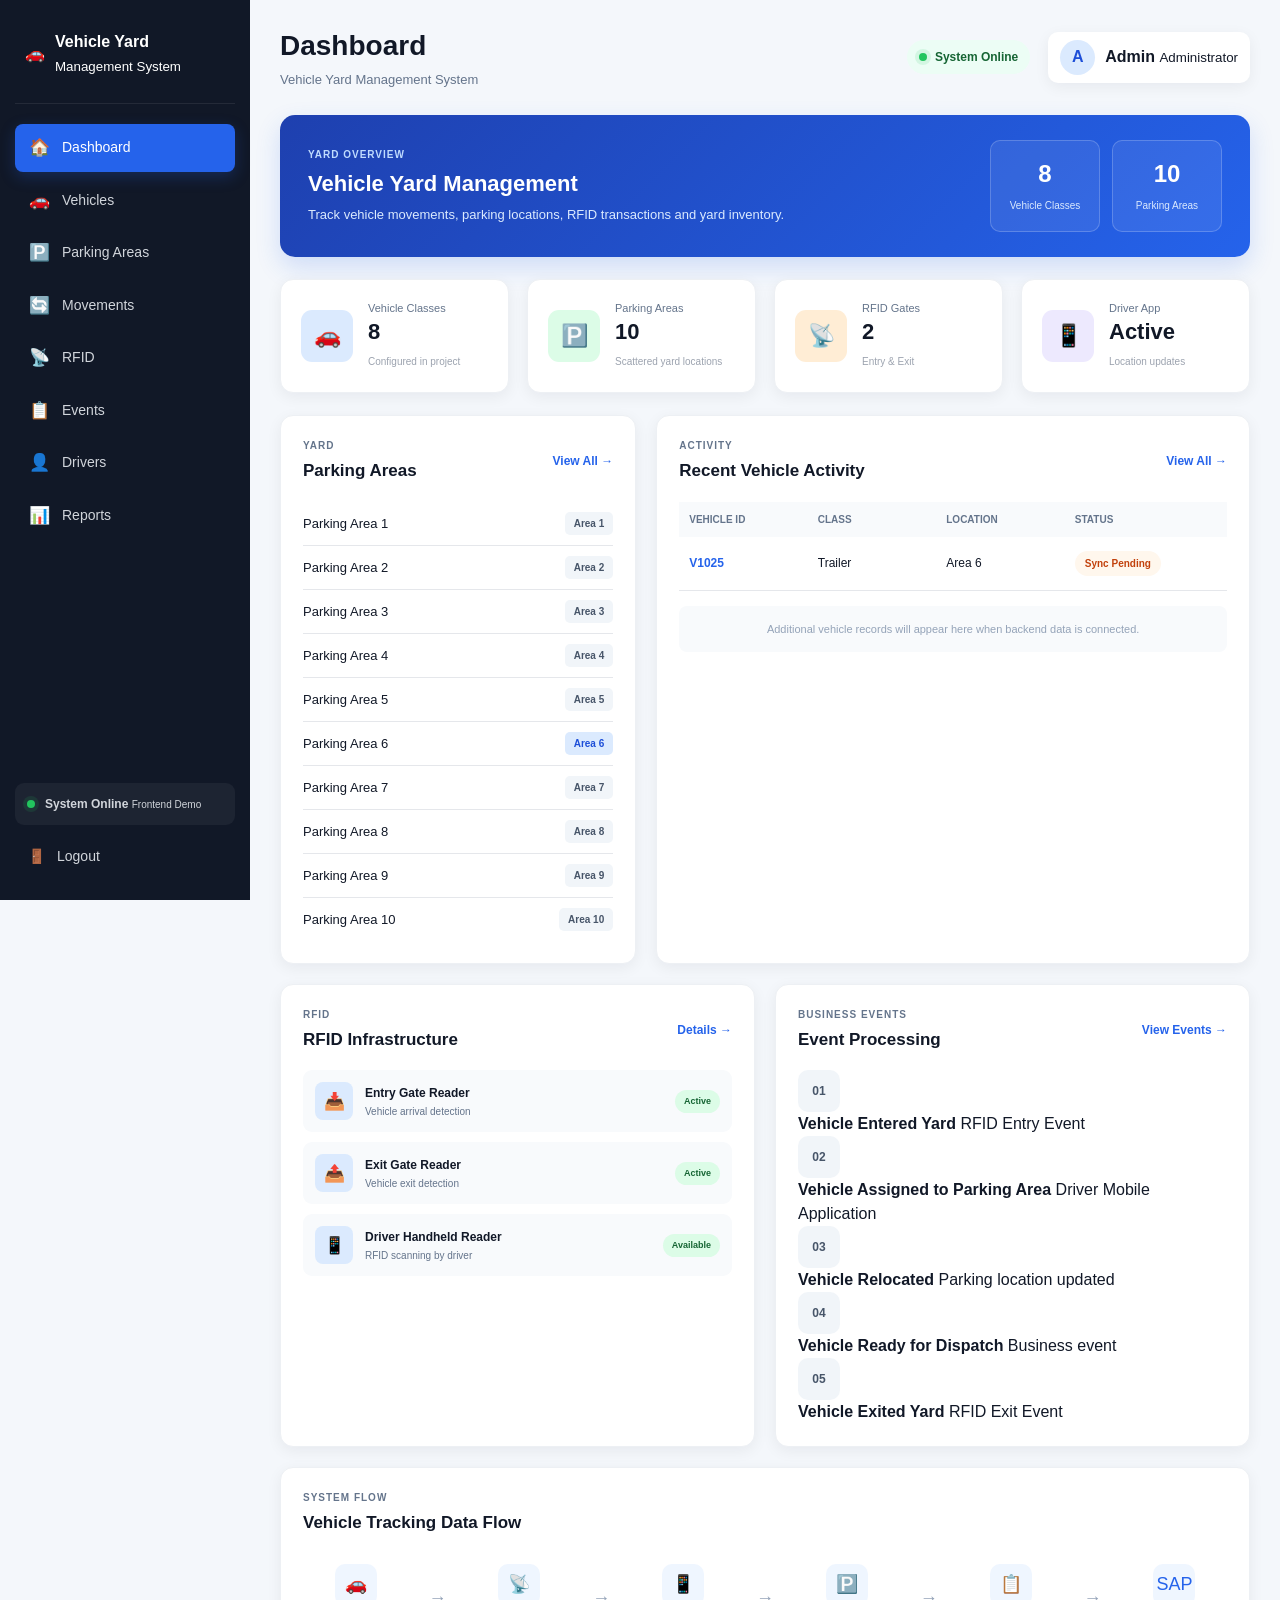
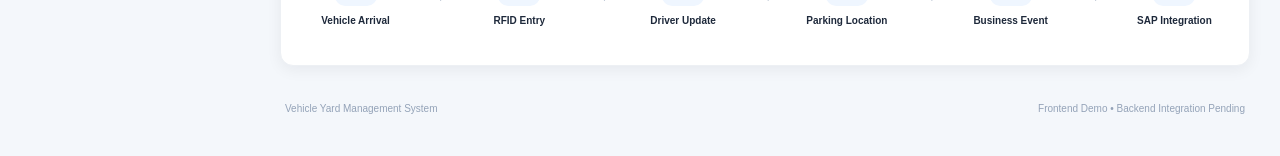
==== frontend/pages/dashboard.html @ 8fd2b296 "Add backend and frontend" ====
<!DOCTYPE html>
<html lang="en">

<head>
    <meta charset="UTF-8">
    <meta name="viewport" content="width=device-width, initial-scale=1.0">

    <title>Vehicle Yard Management - Dashboard</title>

    <link rel="stylesheet" href="../css/style.css">
</head>

<body>

    <!-- =========================
         SIDEBAR
    ========================== -->

    <aside class="sidebar">

        <div class="sidebar-logo">
            <div class="logo-icon">🚗</div>

            <div>
                <strong>Vehicle Yard</strong>
                <small>Management System</small>
            </div>
        </div>


        <nav class="sidebar-nav">

            <a href="dashboard.html" class="active">
                <span>🏠</span>
                <span>Dashboard</span>
            </a>

            <a href="vehicles.html">
                <span>🚗</span>
                <span>Vehicles</span>
            </a>

            <a href="parking.html">
                <span>🅿️</span>
                <span>Parking Areas</span>
            </a>

            <a href="movements.html">
                <span>🔄</span>
                <span>Movements</span>
            </a>

            <a href="rfid.html">
                <span>📡</span>
                <span>RFID</span>
            </a>

            <a href="events.html">
                <span>📋</span>
                <span>Events</span>
            </a>

            <a href="drivers.html">
                <span>👤</span>
                <span>Drivers</span>
            </a>

            <a href="reports.html">
                <span>📊</span>
                <span>Reports</span>
            </a>

        </nav>


        <div class="sidebar-bottom">

            <div class="system-status">
                <span class="status-dot"></span>

                <div>
                    <strong>System Online</strong>
                    <small>Frontend Demo</small>
                </div>
            </div>


            <a href="../index.html" class="logout-link">
                <span>🚪</span>
                <span>Logout</span>
            </a>

        </div>

    </aside>


    <!-- =========================
         MAIN CONTENT
    ========================== -->

    <main class="main-content">


        <!-- HEADER -->

        <header class="topbar">

            <div class="page-title">

                <h1>Dashboard</h1>

                <p>
                    Vehicle Yard Management System
                </p>

            </div>


            <div class="topbar-right">

                <div class="connection-status">
                    <span class="status-dot"></span>
                    System Online
                </div>


                <div class="user-info">

                    <div class="user-avatar">
                        A
                    </div>

                    <div>
                        <strong>Admin</strong>
                        <small>Administrator</small>
                    </div>

                </div>

            </div>

        </header>


        <!-- =========================
             PROJECT OVERVIEW
        ========================== -->

        <section class="welcome-panel">

            <div>

                <span class="section-label">
                    YARD OVERVIEW
                </span>

                <h2>
                    Vehicle Yard Management
                </h2>

                <p>
                    Track vehicle movements, parking locations,
                    RFID transactions and yard inventory.
                </p>

            </div>


            <div class="overview-info">

                <div>
                    <strong>8</strong>
                    <span>Vehicle Classes</span>
                </div>

                <div>
                    <strong>10</strong>
                    <span>Parking Areas</span>
                </div>

            </div>

        </section>


        <!-- =========================
             SUMMARY CARDS
        ========================== -->

        <section class="dashboard-cards">


            <div class="dashboard-card">

                <div class="card-icon blue">
                    🚗
                </div>

                <div class="card-content">

                    <span class="card-label">
                        Vehicle Classes
                    </span>

                    <h2>8</h2>

                    <small>
                        Configured in project
                    </small>

                </div>

            </div>


            <div class="dashboard-card">

                <div class="card-icon green">
                    🅿️
                </div>

                <div class="card-content">

                    <span class="card-label">
                        Parking Areas
                    </span>

                    <h2>10</h2>

                    <small>
                        Scattered yard locations
                    </small>

                </div>

            </div>


            <div class="dashboard-card">

                <div class="card-icon orange">
                    📡
                </div>

                <div class="card-content">

                    <span class="card-label">
                        RFID Gates
                    </span>

                    <h2>2</h2>

                    <small>
                        Entry & Exit
                    </small>

                </div>

            </div>


            <div class="dashboard-card">

                <div class="card-icon purple">
                    📱
                </div>

                <div class="card-content">

                    <span class="card-label">
                        Driver App
                    </span>

                    <h2>Active</h2>

                    <small>
                        Location updates
                    </small>

                </div>

            </div>

        </section>


        <!-- =========================
             MAIN GRID
        ========================== -->

        <section class="dashboard-grid">


            <!-- PARKING AREAS -->

            <div class="dashboard-panel">

                <div class="panel-header">

                    <div>

                        <span class="section-label">
                            YARD
                        </span>

                        <h2>
                            Parking Areas
                        </h2>

                    </div>

                    <a href="parking.html"
                       class="view-link">
                        View All →
                    </a>

                </div>


                <div class="area-list">


                    <div class="area-row">
                        <span>Parking Area 1</span>
                        <span class="area-badge">
                            Area 1
                        </span>
                    </div>


                    <div class="area-row">
                        <span>Parking Area 2</span>
                        <span class="area-badge">
                            Area 2
                        </span>
                    </div>


                    <div class="area-row">
                        <span>Parking Area 3</span>
                        <span class="area-badge">
                            Area 3
                        </span>
                    </div>


                    <div class="area-row">
                        <span>Parking Area 4</span>
                        <span class="area-badge">
                            Area 4
                        </span>
                    </div>


                    <div class="area-row">
                        <span>Parking Area 5</span>
                        <span class="area-badge">
                            Area 5
                        </span>
                    </div>


                    <div class="area-row">
                        <span>Parking Area 6</span>
                        <span class="area-badge highlighted">
                            Area 6
                        </span>
                    </div>


                    <div class="area-row">
                        <span>Parking Area 7</span>
                        <span class="area-badge">
                            Area 7
                        </span>
                    </div>


                    <div class="area-row">
                        <span>Parking Area 8</span>
                        <span class="area-badge">
                            Area 8
                        </span>
                    </div>


                    <div class="area-row">
                        <span>Parking Area 9</span>
                        <span class="area-badge">
                            Area 9
                        </span>
                    </div>


                    <div class="area-row">
                        <span>Parking Area 10</span>
                        <span class="area-badge">
                            Area 10
                        </span>
                    </div>

                </div>

            </div>


            <!-- RECENT ACTIVITY -->

            <div class="dashboard-panel">

                <div class="panel-header">

                    <div>

                        <span class="section-label">
                            ACTIVITY
                        </span>

                        <h2>
                            Recent Vehicle Activity
                        </h2>

                    </div>

                    <a href="movements.html"
                       class="view-link">
                        View All →
                    </a>

                </div>


                <div class="activity-table">

                    <div class="table-header">

                        <span>Vehicle ID</span>
                        <span>Class</span>
                        <span>Location</span>
                        <span>Status</span>

                    </div>


                    <!-- Exact example from project -->

                    <div class="table-row">

                        <span class="vehicle-id">
                            V1025
                        </span>

                        <span>
                            Trailer
                        </span>

                        <span>
                            Area 6
                        </span>

                        <span>
                            <span class="status-badge pending">
                                Sync Pending
                            </span>
                        </span>

                    </div>


                    <div class="no-data-row">

                        <span>
                            Additional vehicle records will appear
                            here when backend data is connected.
                        </span>

                    </div>

                </div>

            </div>

        </section>


        <!-- =========================
             RFID + BUSINESS EVENTS
        ========================== -->

        <section class="bottom-grid">


            <!-- RFID -->

            <div class="dashboard-panel">

                <div class="panel-header">

                    <div>

                        <span class="section-label">
                            RFID
                        </span>

                        <h2>
                            RFID Infrastructure
                        </h2>

                    </div>

                    <a href="rfid.html"
                       class="view-link">
                        Details →
                    </a>

                </div>


                <div class="rfid-status-list">


                    <div class="rfid-status-item">

                        <div class="rfid-icon">
                            📥
                        </div>

                        <div class="rfid-info">

                            <strong>
                                Entry Gate Reader
                            </strong>

                            <span>
                                Vehicle arrival detection
                            </span>

                        </div>

                        <span class="active-badge">
                            Active
                        </span>

                    </div>


                    <div class="rfid-status-item">

                        <div class="rfid-icon">
                            📤
                        </div>

                        <div class="rfid-info">

                            <strong>
                                Exit Gate Reader
                            </strong>

                            <span>
                                Vehicle exit detection
                            </span>

                        </div>

                        <span class="active-badge">
                            Active
                        </span>

                    </div>


                    <div class="rfid-status-item">

                        <div class="rfid-icon">
                            📱
                        </div>

                        <div class="rfid-info">

                            <strong>
                                Driver Handheld Reader
                            </strong>

                            <span>
                                RFID scanning by driver
                            </span>

                        </div>

                        <span class="active-badge">
                            Available
                        </span>

                    </div>

                </div>

            </div>


            <!-- BUSINESS EVENTS -->

            <div class="dashboard-panel">

                <div class="panel-header">

                    <div>

                        <span class="section-label">
                            BUSINESS EVENTS
                        </span>

                        <h2>
                            Event Processing
                        </h2>

                    </div>

                    <a href="events.html"
                       class="view-link">
                        View Events →
                    </a>

                </div>


                <div class="event-list">


                    <div class="event-item">

                        <div class="event-number">
                            01
                        </div>

                        <div>

                            <strong>
                                Vehicle Entered Yard
                            </strong>

                            <span>
                                RFID Entry Event
                            </span>

                        </div>

                    </div>


                    <div class="event-item">

                        <div class="event-number">
                            02
                        </div>

                        <div>

                            <strong>
                                Vehicle Assigned to Parking Area
                            </strong>

                            <span>
                                Driver Mobile Application
                            </span>

                        </div>

                    </div>


                    <div class="event-item">

                        <div class="event-number">
                            03
                        </div>

                        <div>

                            <strong>
                                Vehicle Relocated
                            </strong>

                            <span>
                                Parking location updated
                            </span>

                        </div>

                    </div>


                    <div class="event-item">

                        <div class="event-number">
                            04
                        </div>

                        <div>

                            <strong>
                                Vehicle Ready for Dispatch
                            </strong>

                            <span>
                                Business event
                            </span>

                        </div>

                    </div>


                    <div class="event-item">

                        <div class="event-number">
                            05
                        </div>

                        <div>

                            <strong>
                                Vehicle Exited Yard
                            </strong>

                            <span>
                                RFID Exit Event
                            </span>

                        </div>

                    </div>

                </div>

            </div>

        </section>


        <!-- =========================
             DATA FLOW
        ========================== -->

        <section class="dashboard-panel data-flow-panel">

            <div class="panel-header">

                <div>

                    <span class="section-label">
                        SYSTEM FLOW
                    </span>

                    <h2>
                        Vehicle Tracking Data Flow
                    </h2>

                </div>

            </div>


            <div class="data-flow">


                <div class="flow-step">

                    <div class="flow-icon">
                        🚗
                    </div>

                    <strong>
                        Vehicle Arrival
                    </strong>

                </div>


                <div class="flow-arrow">
                    →
                </div>


                <div class="flow-step">

                    <div class="flow-icon">
                        📡
                    </div>

                    <strong>
                        RFID Entry
                    </strong>

                </div>


                <div class="flow-arrow">
                    →
                </div>


                <div class="flow-step">

                    <div class="flow-icon">
                        📱
                    </div>

                    <strong>
                        Driver Update
                    </strong>

                </div>


                <div class="flow-arrow">
                    →
                </div>


                <div class="flow-step">

                    <div class="flow-icon">
                        🅿️
                    </div>

                    <strong>
                        Parking Location
                    </strong>

                </div>


                <div class="flow-arrow">
                    →
                </div>


                <div class="flow-step">

                    <div class="flow-icon">
                        📋
                    </div>

                    <strong>
                        Business Event
                    </strong>

                </div>


                <div class="flow-arrow">
                    →
                </div>


                <div class="flow-step">

                    <div class="flow-icon">
                        SAP
                    </div>

                    <strong>
                        SAP Integration
                    </strong>

                </div>

            </div>

        </section>


        <footer class="footer">

            <p>
                Vehicle Yard Management System
            </p>

            <span>
                Frontend Demo • Backend Integration Pending
            </span>

        </footer>


    </main>

</body>

</html>
---- frontend/css/style.css ----
/* =========================================================
   GLOBAL RESET
========================================================= */

* {
    margin: 0;
    padding: 0;
    box-sizing: border-box;
}

:root {
    --primary: #2563eb;
    --primary-dark: #1d4ed8;

    --sidebar: #111827;
    --sidebar-hover: #1e3a8a;

    --background: #f4f7fb;
    --card: #ffffff;

    --text: #111827;
    --heading: #1e293b;
    --muted: #64748b;

    --border: #e5e7eb;

    --success: #16a34a;
    --warning: #d97706;
    --danger: #dc2626;

    --shadow: 0 4px 15px rgba(15, 23, 42, 0.06);
}

html {
    scroll-behavior: smooth;
}

body {
    font-family: Arial, Helvetica, sans-serif;
    background: var(--background);
    color: var(--text);
    line-height: 1.5;
}

a {
    text-decoration: none;
}

button,
input,
select,
textarea {
    font-family: inherit;
}


/* =========================================================
   LOGIN PAGE
========================================================= */

.login-container {
    min-height: 100vh;

    display: flex;
    align-items: center;
    justify-content: center;

    padding: 20px;

    background: linear-gradient(
        135deg,
        #eff6ff,
        #f8fafc
    );
}

.login-card {
    width: 400px;
    max-width: 100%;

    background: #ffffff;

    padding: 40px;

    border-radius: 18px;

    text-align: center;

    box-shadow:
        0 20px 50px
        rgba(15, 23, 42, 0.12);
}

.logo {
    width: 72px;
    height: 72px;

    margin: 0 auto 20px;

    display: flex;
    align-items: center;
    justify-content: center;

    background: var(--primary);

    color: #ffffff;

    border-radius: 18px;

    font-size: 32px;

    box-shadow:
        0 8px 20px
        rgba(37, 99, 235, 0.25);
}

.login-card h1 {
    font-size: 28px;
    margin-bottom: 5px;
}

.subtitle {
    color: var(--muted);
    margin-bottom: 30px;
}

.login-card form {
    text-align: left;
}

.login-card label {
    display: block;

    margin-top: 15px;
    margin-bottom: 7px;

    font-size: 14px;
    font-weight: 600;
}

.login-card input {
    width: 100%;

    padding: 12px 13px;

    border: 1px solid #d1d5db;

    border-radius: 8px;

    font-size: 14px;

    background: #ffffff;

    outline: none;

    transition: 0.2s;
}

.login-card input:focus {
    border-color: var(--primary);

    box-shadow:
        0 0 0 3px
        rgba(37, 99, 235, 0.10);
}

.login-card button {
    width: 100%;

    margin-top: 25px;

    padding: 13px;

    border: none;

    border-radius: 8px;

    background: var(--primary);

    color: #ffffff;

    font-size: 15px;

    font-weight: 600;

    cursor: pointer;

    transition: 0.2s;
}

.login-card button:hover {
    background: var(--primary-dark);

    transform: translateY(-1px);
}

#message {
    margin-top: 15px;
    font-size: 14px;
}

.demo {
    margin-top: 25px;

    padding: 15px;

    background: #f8fafc;

    border: 1px solid var(--border);

    border-radius: 10px;

    font-size: 13px;

    color: #4b5563;
}


/* =========================================================
   MAIN APP LAYOUT
========================================================= */

.app-layout {
    min-height: 100vh;
}


/* =========================================================
   SIDEBAR
========================================================= */

.sidebar {
    position: fixed;

    left: 0;
    top: 0;

    width: 250px;
    height: 100vh;

    background: var(--sidebar);

    color: #ffffff;

    padding: 22px 15px;

    display: flex;
    flex-direction: column;

    z-index: 1000;
}

.sidebar-logo {
    display: flex;

    align-items: center;

    gap: 10px;

    padding: 8px 10px 25px;

    border-bottom:
        1px solid
        rgba(255,255,255,0.08);

    margin-bottom: 20px;
}

.sidebar-logo::first-letter {
    font-size: 25px;
}

.sidebar-logo h2 {
    font-size: 17px;
    color: #ffffff;
}

.sidebar-logo span {
    display: block;

    color: #9ca3af;

    font-size: 10px;

    margin-top: 2px;
}

.sidebar-nav {
    display: flex;
    flex-direction: column;
    gap: 5px;
}

.sidebar-nav a {
    display: flex;

    align-items: center;

    gap: 12px;

    padding: 11px 13px;

    border-radius: 8px;

    color: #d1d5db;

    font-size: 14px;

    transition: 0.2s;
}

.sidebar-nav a:hover {
    background:
        rgba(255,255,255,0.07);

    color: #ffffff;
}

.sidebar-nav a.active {
    background: var(--primary);

    color: #ffffff;

    box-shadow:
        0 5px 15px
        rgba(37,99,235,0.25);
}

.sidebar-nav a span:first-child {
    width: 22px;

    text-align: center;

    font-size: 17px;
}

.sidebar-bottom {
    margin-top: auto;
}

.system-status {
    display: flex;

    align-items: center;

    gap: 10px;

    padding: 12px;

    margin-bottom: 10px;

    background:
        rgba(255,255,255,0.05);

    border-radius: 9px;

    color: #d1d5db;

    font-size: 12px;
}

.status-dot {
    width: 8px;
    height: 8px;

    border-radius: 50%;

    background: #22c55e;

    display: inline-block;

    flex-shrink: 0;

    box-shadow:
        0 0 0 4px
        rgba(34,197,94,0.12);
}

.admin-info {
    padding: 10px 12px;
}

.admin-info strong {
    display: block;

    color: #ffffff;

    font-size: 12px;
}

.admin-info span {
    display: block;

    color: #9ca3af;

    font-size: 10px;
}

.logout-link {
    display: flex;

    align-items: center;

    gap: 12px;

    padding: 11px 13px;

    color: #d1d5db;

    border-radius: 8px;

    font-size: 14px;
}

.logout-link:hover {
    background:
        rgba(220,38,38,0.15);

    color: #fca5a5;
}


/* =========================================================
   MAIN CONTENT
========================================================= */

.main-content {
    margin-left: 250px;

    min-height: 100vh;

    padding: 25px 30px;

    background: var(--background);
}


/* =========================================================
   TOP HEADER
========================================================= */

.top-header {
    display: flex;

    justify-content: space-between;

    align-items: center;

    gap: 20px;

    margin-bottom: 25px;
}

.top-header h1 {
    font-size: 28px;

    font-weight: 700;

    color: var(--text);

    margin-bottom: 3px;
}

.top-header p {
    color: var(--muted);

    font-size: 13px;
}

.header-right {
    display: flex;

    align-items: center;

    gap: 12px;
}

.demo-badge {
    padding: 7px 11px;

    background: #eff6ff;

    color: #1d4ed8;

    border-radius: 20px;

    font-size: 10px;

    font-weight: 700;
}

.logout-btn {
    padding: 8px 13px;

    background: #ffffff;

    color: #475569;

    border: 1px solid var(--border);

    border-radius: 8px;

    font-size: 11px;

    font-weight: 600;

    transition: 0.2s;
}

.logout-btn:hover {
    background: #fee2e2;

    color: #991b1b;
}


/* =========================================================
   OLD TOPBAR SUPPORT
========================================================= */

.topbar {
    display: flex;

    justify-content: space-between;

    align-items: center;

    margin-bottom: 25px;
}

.page-title h1 {
    font-size: 28px;
    margin-bottom: 3px;
}

.page-title p {
    color: var(--muted);
    font-size: 13px;
}

.topbar-right {
    display: flex;
    align-items: center;
    gap: 18px;
}

.connection-status {
    display: flex;

    align-items: center;

    gap: 8px;

    padding: 8px 12px;

    background: #ecfdf5;

    color: #166534;

    border-radius: 20px;

    font-size: 12px;

    font-weight: 600;
}

.user-info {
    display: flex;

    align-items: center;

    gap: 10px;

    background: #ffffff;

    padding: 8px 12px;

    border-radius: 10px;

    box-shadow: var(--shadow);
}

.user-avatar {
    width: 35px;
    height: 35px;

    display: flex;

    align-items: center;
    justify-content: center;

    background: #dbeafe;

    color: #1d4ed8;

    border-radius: 50%;

    font-weight: bold;
}


/* =========================================================
   BACKEND NOTE
========================================================= */

.backend-note {
    display: flex;

    align-items: center;

    gap: 8px;

    margin-bottom: 20px;

    padding: 13px 16px;

    background: #fff7ed;

    border: 1px solid #fed7aa;

    border-radius: 10px;

    color: #9a3412;

    font-size: 12px;
}

.backend-note strong {
    white-space: nowrap;
}

.backend-note p {
    margin: 0;
}


/* =========================================================
   SUMMARY CARDS
========================================================= */

.summary-grid {
    display: grid;

    grid-template-columns:
        repeat(4, 1fr);

    gap: 18px;

    margin-bottom: 22px;
}

.summary-card {
    background: #ffffff;

    padding: 20px;

    border-radius: 13px;

    display: flex;

    align-items: center;

    gap: 15px;

    box-shadow: var(--shadow);

    border:
        1px solid
        #edf0f4;
}

.summary-icon {
    width: 50px;
    height: 50px;

    min-width: 50px;

    display: flex;

    align-items: center;
    justify-content: center;

    background: #eff6ff;

    border-radius: 11px;

    font-size: 22px;
}

.summary-label {
    display: block;

    color: var(--muted);

    font-size: 11px;

    margin-bottom: 3px;
}

.summary-card h2 {
    font-size: 19px;

    line-height: 1.3;

    color: var(--heading);
}

.summary-card small {
    color: var(--muted);

    font-size: 9px;
}


/* =========================================================
   CONTENT PANELS
========================================================= */

.content-panel {
    background: #ffffff;

    padding: 22px;

    margin-bottom: 20px;

    border-radius: 13px;

    box-shadow: var(--shadow);

    border:
        1px solid
        #edf0f4;

    min-width: 0;
}

.section-header {
    display: flex;

    align-items: center;

    justify-content: space-between;

    gap: 15px;

    margin-bottom: 18px;
}

.section-header h2 {
    font-size: 17px;

    color: var(--heading);

    margin-bottom: 3px;
}

.section-header p {
    color: var(--muted);

    font-size: 12px;
}


/* =========================================================
   WELCOME PANEL
========================================================= */

.welcome-panel {
    background:
        linear-gradient(
            135deg,
            #1e40af,
            #2563eb
        );

    color: #ffffff;

    padding: 25px 28px;

    border-radius: 15px;

    display: flex;

    justify-content: space-between;

    align-items: center;

    gap: 20px;

    margin-bottom: 22px;

    box-shadow:
        0 10px 25px
        rgba(37,99,235,0.18);
}

.welcome-panel h2 {
    font-size: 22px;
    margin-bottom: 5px;
}

.welcome-panel p {
    color: #dbeafe;

    font-size: 13px;

    max-width: 600px;
}

.section-label {
    display: block;

    font-size: 10px;

    font-weight: 700;

    letter-spacing: 1px;

    color: #64748b;

    margin-bottom: 5px;
}

.welcome-panel .section-label {
    color: #bfdbfe;
}

.overview-info {
    display: flex;
    gap: 12px;
}

.overview-info div {
    min-width: 110px;

    text-align: center;

    padding: 15px;

    border:
        1px solid
        rgba(255,255,255,0.20);

    border-radius: 10px;

    background:
        rgba(255,255,255,0.08);
}

.overview-info strong {
    display: block;
    font-size: 24px;
}

.overview-info span {
    font-size: 10px;
    color: #dbeafe;
}


/* =========================================================
   DASHBOARD CARDS
========================================================= */

.dashboard-cards {
    display: grid;

    grid-template-columns:
        repeat(4, 1fr);

    gap: 18px;

    margin-bottom: 22px;
}

.dashboard-card {
    background: #ffffff;

    padding: 20px;

    border-radius: 13px;

    display: flex;

    align-items: center;

    gap: 15px;

    box-shadow: var(--shadow);

    border:
        1px solid
        #edf0f4;
}

.card-icon {
    width: 52px;
    height: 52px;

    flex-shrink: 0;

    display: flex;

    align-items: center;
    justify-content: center;

    border-radius: 11px;

    font-size: 22px;
}

.card-icon.blue {
    background: #dbeafe;
}

.card-icon.green {
    background: #dcfce7;
}

.card-icon.orange {
    background: #ffedd5;
}

.card-icon.purple {
    background: #ede9fe;
}

.card-label {
    display: block;

    color: var(--muted);

    font-size: 11px;

    margin-bottom: 3px;
}

.card-content h2 {
    font-size: 22px;

    line-height: 1.2;

    margin-bottom: 3px;
}

.card-content small {
    color: #9ca3af;
    font-size: 10px;
}


/* =========================================================
   DASHBOARD GRID
========================================================= */

.dashboard-grid {
    display: grid;

    grid-template-columns:
        0.9fr 1.5fr;

    gap: 20px;

    margin-bottom: 20px;
}

.bottom-grid {
    display: grid;

    grid-template-columns:
        1fr 1fr;

    gap: 20px;

    margin-bottom: 20px;
}

.dashboard-panel {
    background: #ffffff;

    padding: 22px;

    border-radius: 13px;

    box-shadow: var(--shadow);

    border:
        1px solid
        #edf0f4;

    min-width: 0;
}

.panel-header {
    display: flex;

    justify-content: space-between;

    align-items: center;

    gap: 15px;

    margin-bottom: 18px;
}

.panel-header h2 {
    font-size: 17px;
}

.view-link {
    color: var(--primary);

    font-size: 12px;

    font-weight: 600;

    white-space: nowrap;
}


/* =========================================================
   PARKING AREA LIST
========================================================= */

.area-list {
    display: flex;
    flex-direction: column;
}

.area-row {
    display: flex;

    justify-content: space-between;

    align-items: center;

    padding: 10px 0;

    border-bottom:
        1px solid
        var(--border);

    font-size: 13px;
}

.area-row:last-child {
    border-bottom: none;
}

.area-badge {
    padding: 4px 9px;

    background: #f1f5f9;

    color: #475569;

    border-radius: 5px;

    font-size: 10px;

    font-weight: 600;
}

.area-badge.highlighted {
    background: #dbeafe;

    color: #1d4ed8;
}


/* =========================================================
   TABLE
========================================================= */

.table-container {
    width: 100%;

    overflow-x: auto;
}

table {
    width: 100%;

    border-collapse: collapse;

    min-width: 700px;
}

th {
    padding: 13px 12px;

    background: #f8fafc;

    color: #64748b;

    font-size: 10px;

    font-weight: 700;

    text-align: left;

    text-transform: uppercase;

    letter-spacing: 0.3px;
}

td {
    padding: 14px 12px;

    border-bottom:
        1px solid
        var(--border);

    font-size: 12px;

    color: #475569;

    vertical-align: middle;
}

tbody tr:hover {
    background: #fafcff;
}

.vehicle-id {
    color: var(--primary);

    font-weight: 700;
}


/* =========================================================
   ACTIVITY TABLE
========================================================= */

.activity-table {
    width: 100%;
    overflow-x: auto;
}

.table-header,
.table-row {
    display: grid;

    grid-template-columns:
        1fr 1fr 1fr 1.2fr;

    gap: 10px;

    align-items: center;

    min-width: 500px;
}

.table-header {
    padding: 10px;

    background: #f8fafc;

    color: #64748b;

    font-size: 10px;

    font-weight: 700;

    text-transform: uppercase;
}

.table-row {
    padding: 14px 10px;

    border-bottom:
        1px solid
        var(--border);

    font-size: 12px;
}


/* =========================================================
   STATUS BADGES
========================================================= */

.status-badge {
    display: inline-block;

    padding: 5px 10px;

    border-radius: 20px;

    font-size: 10px;

    font-weight: 700;
}

.status-badge.pending {
    background: #fff7ed;
    color: #c2410c;
}

.status-badge.active {
    background: #dcfce7;
    color: #166534;
}

.status-badge.success {
    background: #dcfce7;
    color: #166534;
}

.active-badge {
    padding: 5px 9px;

    background: #dcfce7;

    color: #166534;

    border-radius: 20px;

    font-size: 9px;

    font-weight: 700;
}


/* =========================================================
   RFID
========================================================= */

.rfid-status-list {
    display: flex;

    flex-direction: column;

    gap: 10px;
}

.rfid-status-item {
    display: flex;

    align-items: center;

    gap: 12px;

    padding: 12px;

    background: #f8fafc;

    border-radius: 9px;
}

.rfid-icon {
    width: 38px;
    height: 38px;

    display: flex;

    align-items: center;
    justify-content: center;

    background: #dbeafe;

    border-radius: 8px;

    font-size: 17px;
}

.rfid-info {
    flex: 1;
}

.rfid-info strong {
    display: block;
    font-size: 12px;
}

.rfid-info span {
    display: block;

    color: var(--muted);

    font-size: 10px;

    margin-top: 2px;
}


/* =========================================================
   RFID PAGE
========================================================= */

.rfid-reader-grid {
    display: grid;

    grid-template-columns:
        repeat(3, 1fr);

    gap: 20px;

    margin-top: 20px;
}

.rfid-reader-card {
    display: flex;

    gap: 16px;

    background: #ffffff;

    border: 1px solid var(--border);

    border-radius: 14px;

    padding: 22px;
}

.rfid-reader-icon {
    width: 52px;
    height: 52px;

    min-width: 52px;

    border-radius: 12px;

    background: #f1f5f9;

    display: flex;

    align-items: center;
    justify-content: center;

    font-size: 25px;
}

.rfid-reader-content h3 {
    margin: 5px 0 8px;

    color: var(--heading);

    font-size: 17px;
}

.rfid-reader-content p {
    margin: 0 0 12px;

    color: var(--muted);

    font-size: 13px;

    line-height: 1.6;
}

.reader-status {
    display: inline-block;

    padding: 5px 10px;

    border-radius: 20px;

    font-size: 11px;

    font-weight: 600;
}

.reader-status.active {
    background: #dcfce7;
    color: #166534;
}

.reader-status.available {
    background: #eff6ff;
    color: #1d4ed8;
}


/* =========================================================
   VEHICLES PAGE
========================================================= */

.vehicle-controls {
    display: grid;

    grid-template-columns:
        2fr 1fr;

    gap: 20px;

    margin-bottom: 20px;
}

.vehicle-controls label {
    margin-top: 0;
}

.vehicle-table-panel {
    margin-bottom: 20px;
}

.vehicle-table-panel table {
    min-width: 850px;
}

.vehicle-table-panel th {
    padding: 13px 12px;
}

.vehicle-table-panel td {
    padding: 15px 12px;
}

.location-badge {
    display: inline-block;

    padding: 5px 9px;

    background: #eff6ff;

    color: #1d4ed8;

    border-radius: 6px;

    font-size: 10px;

    font-weight: 600;
}

.vehicle-status {
    display: inline-block;

    padding: 5px 10px;

    border-radius: 20px;

    font-size: 10px;

    font-weight: 700;
}

.vehicle-status.parked {
    background: #dcfce7;
    color: #166534;
}

.data-source {
    padding: 4px 8px;

    background: #f1f5f9;

    color: #64748b;

    border-radius: 5px;

    font-size: 9px;
}

.empty-vehicle {
    text-align: center;

    padding: 25px;

    color: #64748b;
}

.empty-icon {
    font-size: 30px;

    margin-bottom: 8px;
}

.empty-vehicle strong {
    display: block;

    color: #475569;

    font-size: 12px;

    margin-bottom: 4px;
}

.empty-vehicle p {
    font-size: 10px;

    color: #94a3b8;
}


/* =========================================================
   VEHICLE CLASS GRID
========================================================= */

.class-grid {
    display: grid;

    grid-template-columns:
        repeat(4, 1fr);

    gap: 12px;
}

.class-card {
    padding: 15px;

    background: #f8fafc;

    border: 1px solid #edf0f4;

    border-radius: 10px;
}

.class-card > span {
    display: inline-flex;

    align-items: center;
    justify-content: center;

    width: 25px;
    height: 25px;

    background: #dbeafe;

    color: #1d4ed8;

    border-radius: 6px;

    font-size: 9px;

    font-weight: 700;

    margin-bottom: 8px;
}

.class-card strong {
    display: block;

    font-size: 12px;

    margin-bottom: 4px;
}

.class-card small {
    display: block;

    color: #94a3b8;

    font-size: 9px;

    line-height: 1.4;
}


/* =========================================================
   PARKING PAGE
========================================================= */

.parking-grid {
    display: grid;

    grid-template-columns:
        repeat(2, 1fr);

    gap: 20px;

    margin-top: 20px;
}

.parking-card {
    background: #ffffff;

    border: 1px solid var(--border);

    border-radius: 14px;

    padding: 22px;

    transition: 0.2s ease;
}

.parking-card:hover {
    transform: translateY(-2px);

    box-shadow:
        0 8px 25px
        rgba(0,0,0,0.07);
}

.parking-card-header {
    display: flex;

    justify-content: space-between;

    align-items: center;

    margin-bottom: 18px;
}

.parking-number {
    width: 42px;
    height: 42px;

    border-radius: 10px;

    background: #f1f5f9;

    display: flex;

    align-items: center;
    justify-content: center;

    font-weight: 700;

    color: #334155;
}

.parking-card h3 {
    margin: 0 0 20px;

    font-size: 20px;

    color: var(--heading);
}

.parking-info {
    display: grid;

    grid-template-columns:
        repeat(3, 1fr);

    gap: 12px;
}

.parking-info div {
    background: #f8fafc;

    padding: 12px;

    border-radius: 8px;
}

.parking-info span {
    display: block;

    font-size: 11px;

    color: #64748b;

    margin-bottom: 5px;
}

.parking-info strong {
    font-size: 13px;

    color: #334155;
}

.parking-status {
    display: inline-block;

    padding: 6px 10px;

    border-radius: 20px;

    font-size: 11px;

    font-weight: 600;
}

.parking-status.pending {
    background: #fff7ed;
    color: #c2410c;
}

.parking-status.example {
    background: #eff6ff;
    color: #2563eb;
}

.parking-status.occupied {
    background: #fee2e2;
    color: #991b1b;
}

.parking-status.available {
    background: #dcfce7;
    color: #166534;
}

.area-count {
    background: #f1f5f9;

    padding: 8px 14px;

    border-radius: 20px;

    font-size: 13px;

    font-weight: 600;

    color: #475569;
}


/* =========================================================
   MOVEMENTS PAGE
========================================================= */

.movement-form {
    display: grid;

    grid-template-columns:
        repeat(2, 1fr);

    gap: 20px;

    margin-top: 20px;
}

.form-group {
    display: flex;

    flex-direction: column;
}

.form-group label {
    font-size: 13px;

    font-weight: 600;

    color: #334155;

    margin-bottom: 8px;

    margin-top: 0;
}

.form-group input,
.form-group select {
    width: 100%;

    padding: 12px 14px;

    border: 1px solid #dbe1e8;

    border-radius: 8px;

    background: #ffffff;

    color: #334155;

    font-size: 14px;

    outline: none;
}

.form-group input:focus,
.form-group select:focus {
    border-color: var(--primary);

    box-shadow:
        0 0 0 3px
        rgba(37,99,235,0.10);
}

.optional {
    font-size: 11px;

    font-weight: 400;

    color: #94a3b8;

    margin-left: 5px;
}

.form-actions {
    grid-column: 1 / -1;

    display: flex;

    gap: 12px;

    margin-top: 5px;
}

.primary-btn,
.secondary-btn {
    width: auto;

    margin-top: 0;

    padding: 12px 20px;

    border-radius: 8px;

    border: none;

    cursor: pointer;

    font-size: 14px;

    font-weight: 600;
}

.primary-btn {
    background: var(--primary);

    color: #ffffff;
}

.primary-btn:hover {
    background: var(--primary-dark);

    transform: none;
}

.secondary-btn {
    background: #f1f5f9;

    color: #334155;
}

.secondary-btn:hover {
    background: #e2e8f0;

    transform: none;
}

.movement-message {
    display: none;

    margin-top: 12px;

    font-size: 13px;

    font-weight: 600;
}

.movement-history {
    margin-top: 22px;

    overflow-x: auto;
}


/* =========================================================
   LOCATION FLOW
========================================================= */

.location-flow {
    display: flex;

    align-items: center;

    justify-content: center;

    gap: 15px;

    padding: 30px 10px;

    flex-wrap: wrap;
}

.flow-step {
    min-width: 150px;

    text-align: center;

    background: #f8fafc;

    border: 1px solid #e2e8f0;

    border-radius: 12px;

    padding: 18px 15px;
}

.flow-icon {
    width: 42px;
    height: 42px;

    margin: 0 auto 8px;

    display: flex;

    align-items: center;
    justify-content: center;

    background: #eff6ff;

    color: var(--primary);

    border-radius: 10px;

    font-size: 20px;
}

.flow-step strong {
    display: block;

    color: #1e293b;

    font-size: 12px;

    margin-bottom: 5px;
}

.flow-step span {
    color: #64748b;

    font-size: 10px;
}

.flow-arrow {
    font-size: 24px;

    color: #94a3b8;

    font-weight: bold;
}


/* =========================================================
   EVENTS PAGE
========================================================= */

.event-type-grid {
    display: grid;

    grid-template-columns:
        repeat(2, 1fr);

    gap: 18px;

    margin-top: 20px;
}

.event-type-card {
    display: flex;

    align-items: flex-start;

    gap: 15px;

    background: #ffffff;

    border: 1px solid var(--border);

    border-radius: 12px;

    padding: 20px;
}

.event-number {
    width: 42px;
    height: 42px;

    min-width: 42px;

    border-radius: 10px;

    background: #f1f5f9;

    display: flex;

    align-items: center;
    justify-content: center;

    font-size: 12px;

    font-weight: 700;

    color: #475569;
}

.event-type-card h3 {
    margin: 2px 0 7px;

    font-size: 15px;

    color: var(--heading);
}

.event-type-card p {
    margin: 0;

    color: #64748b;

    font-size: 12px;

    line-height: 1.5;
}

.sync-status {
    display: inline-block;

    padding: 5px 10px;

    border-radius: 20px;

    font-size: 11px;

    font-weight: 600;
}

.sync-status.pending {
    background: #fff7ed;
    color: #c2410c;
}

.sync-status.success {
    background: #dcfce7;
    color: #166534;
}


/* =========================================================
   DRIVERS PAGE
========================================================= */

.driver-feature-grid {
    display: grid;

    grid-template-columns:
        repeat(3, 1fr);

    gap: 18px;

    margin-top: 20px;
}

.driver-feature-card {
    background: #ffffff;

    border: 1px solid var(--border);

    border-radius: 12px;

    padding: 20px;

    min-height: 170px;
}

.feature-icon {
    width: 45px;
    height: 45px;

    border-radius: 10px;

    background: #f1f5f9;

    display: flex;

    align-items: center;
    justify-content: center;

    font-size: 22px;

    margin-bottom: 14px;
}

.driver-feature-card h3 {
    margin: 0 0 8px;

    font-size: 15px;

    color: var(--heading);
}

.driver-feature-card p {
    margin: 0;

    color: #64748b;

    font-size: 12px;

    line-height: 1.6;
}

.empty-driver {
    text-align: center;

    padding: 45px 20px;
}

.empty-driver h3 {
    margin: 0 0 7px;

    color: #334155;

    font-size: 15px;
}

.empty-driver p {
    margin: 0;

    color: #64748b;

    font-size: 12px;
}

.driver-flow {
    display: flex;

    align-items: center;

    justify-content: center;

    gap: 12px;

    flex-wrap: wrap;

    margin-top: 25px;
}

.driver-data-grid {
    display: grid;

    grid-template-columns:
        repeat(3, 1fr);

    gap: 15px;

    margin-top: 20px;
}

.data-item {
    padding: 17px;

    border: 1px solid var(--border);

    border-radius: 10px;

    background: #ffffff;
}

.data-item span {
    display: block;

    font-size: 11px;

    color: #64748b;

    margin-bottom: 7px;
}

.data-item strong {
    font-size: 13px;

    color: #334155;
}


/* =========================================================
   REPORTS PAGE
========================================================= */

.report-status {
    padding: 7px 13px;

    border-radius: 20px;

    background: #fff7ed;

    color: #c2410c;

    font-size: 11px;

    font-weight: 600;
}

.report-grid {
    display: grid;

    grid-template-columns:
        repeat(4, 1fr);

    gap: 16px;

    margin-top: 20px;
}

.report-card {
    padding: 20px;

    border: 1px solid var(--border);

    border-radius: 12px;

    background: #ffffff;
}

.report-icon {
    width: 42px;
    height: 42px;

    display: flex;

    align-items: center;
    justify-content: center;

    border-radius: 10px;

    background: #f1f5f9;

    font-size: 20px;

    margin-bottom: 14px;
}

.report-card span {
    display: block;

    font-size: 12px;

    color: #64748b;

    margin-bottom: 7px;
}

.report-card strong {
    font-size: 14px;

    color: #334155;
}

.area-report-grid {
    display: grid;

    grid-template-columns:
        repeat(5, 1fr);

    gap: 14px;

    margin-top: 20px;
}

.area-report-card {
    padding: 18px;

    border: 1px solid var(--border);

    border-radius: 10px;

    background: #ffffff;
}

.area-report-card span {
    display: block;

    font-size: 13px;

    font-weight: 600;

    color: #334155;

    margin-bottom: 8px;
}

.area-report-card strong {
    font-size: 11px;

    color: #64748b;
}

.area-report-card.example-area {
    background: #f8fafc;

    border-color: #cbd5e1;
}

.area-report-card.example-area strong {
    color: #475569;
}

.event-report-list {
    margin-top: 20px;

    display: flex;

    flex-direction: column;

    gap: 10px;
}

.event-report-item {
    display: flex;

    align-items: center;

    gap: 15px;

    padding: 15px;

    border: 1px solid var(--border);

    border-radius: 10px;

    background: #ffffff;
}

.event-report-number {
    width: 36px;
    height: 36px;

    min-width: 36px;

    display: flex;

    align-items: center;
    justify-content: center;

    border-radius: 8px;

    background: #f1f5f9;

    color: #475569;

    font-size: 11px;

    font-weight: 700;
}

.event-report-item div {
    flex: 1;
}

.event-report-item strong {
    display: block;

    font-size: 13px;

    color: #334155;

    margin-bottom: 4px;
}

.event-report-item p {
    margin: 0;

    font-size: 11px;

    color: #64748b;
}

.event-pending {
    padding: 5px 9px;

    border-radius: 15px;

    background: #f8fafc;

    color: #64748b;

    font-size: 10px;

    font-weight: 600;
}

.sap-flow {
    display: flex;

    align-items: center;

    justify-content: center;

    gap: 10px;

    flex-wrap: wrap;

    margin-top: 25px;
}

.sap-step {
    min-width: 145px;

    padding: 15px;

    text-align: center;

    border: 1px solid var(--border);

    border-radius: 10px;

    background: #f8fafc;
}

.sap-step span {
    display: block;

    margin-bottom: 7px;

    font-size: 10px;

    color: #64748b;

    font-weight: 700;
}

.sap-step strong {
    font-size: 11px;

    color: #334155;
}

.sap-arrow {
    font-size: 22px;

    color: #94a3b8;
}

.sap-note {
    margin-top: 20px;

    padding: 15px;

    border-radius: 10px;

    background: #f8fafc;

    border: 1px solid #e2e8f0;

    color: #475569;

    font-size: 12px;

    line-height: 1.6;
}

.report-actions {
    display: flex;

    gap: 12px;

    margin-top: 20px;
}

.report-message {
    margin-top: 15px;

    font-size: 12px;

    color: #64748b;
}


/* =========================================================
   DATA FLOW
========================================================= */

.data-flow-panel {
    margin-bottom: 20px;
}

.data-flow {
    display: flex;

    align-items: center;

    justify-content: space-between;

    gap: 8px;

    overflow-x: auto;

    padding: 10px 0;
}

.data-flow .flow-step {
    min-width: 105px;

    text-align: center;

    background: transparent;

    border: none;

    padding: 0;
}

.data-flow .flow-icon {
    width: 42px;
    height: 42px;

    margin: 0 auto 7px;

    display: flex;

    align-items: center;
    justify-content: center;

    background: #eff6ff;

    color: var(--primary);

    border-radius: 10px;

    font-size: 18px;
}

.data-flow .flow-step strong {
    display: block;

    font-size: 10px;

    white-space: nowrap;
}

.data-flow .flow-arrow {
    color: #94a3b8;

    font-size: 18px;

    flex-shrink: 0;
}


/* =========================================================
   NO DATA
========================================================= */

.no-data-row {
    margin-top: 15px;

    padding: 15px;

    text-align: center;

    background: #f8fafc;

    border-radius: 8px;

    color: #94a3b8;

    font-size: 11px;
}


/* =========================================================
   FOOTER
========================================================= */

.page-footer {
    padding: 18px 5px;

    text-align: center;

    color: #94a3b8;

    font-size: 10px;
}

.footer {
    display: flex;

    justify-content: space-between;

    align-items: center;

    padding: 15px 5px;

    color: #94a3b8;

    font-size: 10px;
}


/* =========================================================
   RESPONSIVE - 1200px
========================================================= */

@media (max-width: 1200px) {

    .summary-grid,
    .dashboard-cards {
        grid-template-columns:
            repeat(2, 1fr);
    }

    .dashboard-grid {
        grid-template-columns: 1fr;
    }

    .report-grid {
        grid-template-columns:
            repeat(2, 1fr);
    }

    .area-report-grid {
        grid-template-columns:
            repeat(3, 1fr);
    }
}


/* =========================================================
   RESPONSIVE - 1000px
========================================================= */

@media (max-width: 1000px) {

    .sidebar {
        width: 210px;
    }

    .main-content {
        margin-left: 210px;

        padding: 20px;
    }

    .bottom-grid {
        grid-template-columns: 1fr;
    }

    .welcome-panel {
        flex-direction: column;

        align-items: flex-start;
    }

    .parking-grid {
        grid-template-columns: 1fr;
    }

    .rfid-reader-grid {
        grid-template-columns: 1fr;
    }

    .driver-feature-grid {
        grid-template-columns:
            repeat(2, 1fr);
    }

    .driver-data-grid {
        grid-template-columns:
            repeat(2, 1fr);
    }

    .class-grid {
        grid-template-columns:
            repeat(2, 1fr);
    }
}


/* =========================================================
   RESPONSIVE - 850px
========================================================= */

@media (max-width: 850px) {

    .event-type-grid {
        grid-template-columns: 1fr;
    }

    .report-grid {
        grid-template-columns:
            repeat(2, 1fr);
    }

    .area-report-grid {
        grid-template-columns:
            repeat(2, 1fr);
    }
}


/* =========================================================
   RESPONSIVE - 700px
========================================================= */

@media (max-width: 700px) {

    .sidebar {
        width: 68px;

        padding:
            15px 8px;
    }

    .sidebar-logo {
        justify-content: center;

        padding:
            8px 0 20px;
    }

    .sidebar-logo > div {
        display: none;
    }

    .sidebar-nav a {
        justify-content: center;

        padding: 11px 5px;
    }

    .sidebar-nav a {
        font-size: 0;
    }

    .sidebar-nav a span:first-child {
        font-size: 18px;
    }

    .system-status {
        justify-content: center;

        padding: 10px 5px;
    }

    .system-status span.status-dot {
        display: block;
    }

    .admin-info {
        display: none;
    }

    .main-content {
        margin-left: 68px;

        padding: 16px;
    }

    .top-header {
        align-items: flex-start;
    }

    .top-header h1 {
        font-size: 23px;
    }

    .header-right {
        gap: 6px;
    }

    .demo-badge {
        display: none;
    }

    .summary-grid,
    .dashboard-cards {
        grid-template-columns: 1fr;
    }

    .parking-info {
        grid-template-columns: 1fr;
    }

    .movement-form {
        grid-template-columns: 1fr;
    }

    .form-actions {
        grid-column: auto;
    }

    .driver-feature-grid {
        grid-template-columns: 1fr;
    }

    .driver-data-grid {
        grid-template-columns: 1fr;
    }

    .overview-info {
        width: 100%;
    }

    .overview-info div {
        flex: 1;
    }

    .report-grid {
        grid-template-columns: 1fr;
    }

    .area-report-grid {
        grid-template-columns: 1fr;
    }

    .location-flow {
        flex-direction: column;
    }

    .location-flow .flow-arrow {
        transform: rotate(90deg);
    }

    .sap-flow .sap-arrow {
        transform: rotate(90deg);
    }

    .event-report-item {
        align-items: flex-start;

        flex-wrap: wrap;
    }

    .report-actions {
        flex-direction: column;
    }

    .report-actions button {
        width: 100%;
    }

    .footer,
    .page-footer {
        text-align: left;
    }
}


/* =========================================================
   RESPONSIVE - 600px
========================================================= */

@media (max-width: 600px) {

    .class-grid {
        grid-template-columns: 1fr;
    }

    .vehicle-controls {
        grid-template-columns: 1fr;
    }

    .event-type-grid {
        grid-template-columns: 1fr;
    }

    .event-type-card {
        padding: 15px;
    }

    .content-panel {
        padding: 16px;
    }

    .section-header {
        align-items: flex-start;

        flex-direction: column;
    }

    .backend-note {
        align-items: flex-start;

        flex-direction: column;
    }
}


/* =========================================================
   RESPONSIVE - 450px
========================================================= */

@media (max-width: 450px) {

    .main-content {
        padding: 12px;
    }

    .top-header {
        flex-direction: column;
    }

    .top-header h1 {
        font-size: 21px;
    }

    .welcome-panel {
        padding: 20px;
    }

    .dashboard-panel {
        padding: 16px;
    }

    .content-panel {
        padding: 14px;
    }

    .overview-info {
        gap: 7px;
    }

    .overview-info div {
        min-width: 0;

        padding: 10px;
    }

    .overview-info strong {
        font-size: 20px;
    }

    .form-actions {
        flex-direction: column;
    }

    .primary-btn,
    .secondary-btn {
        width: 100%;
    }
}
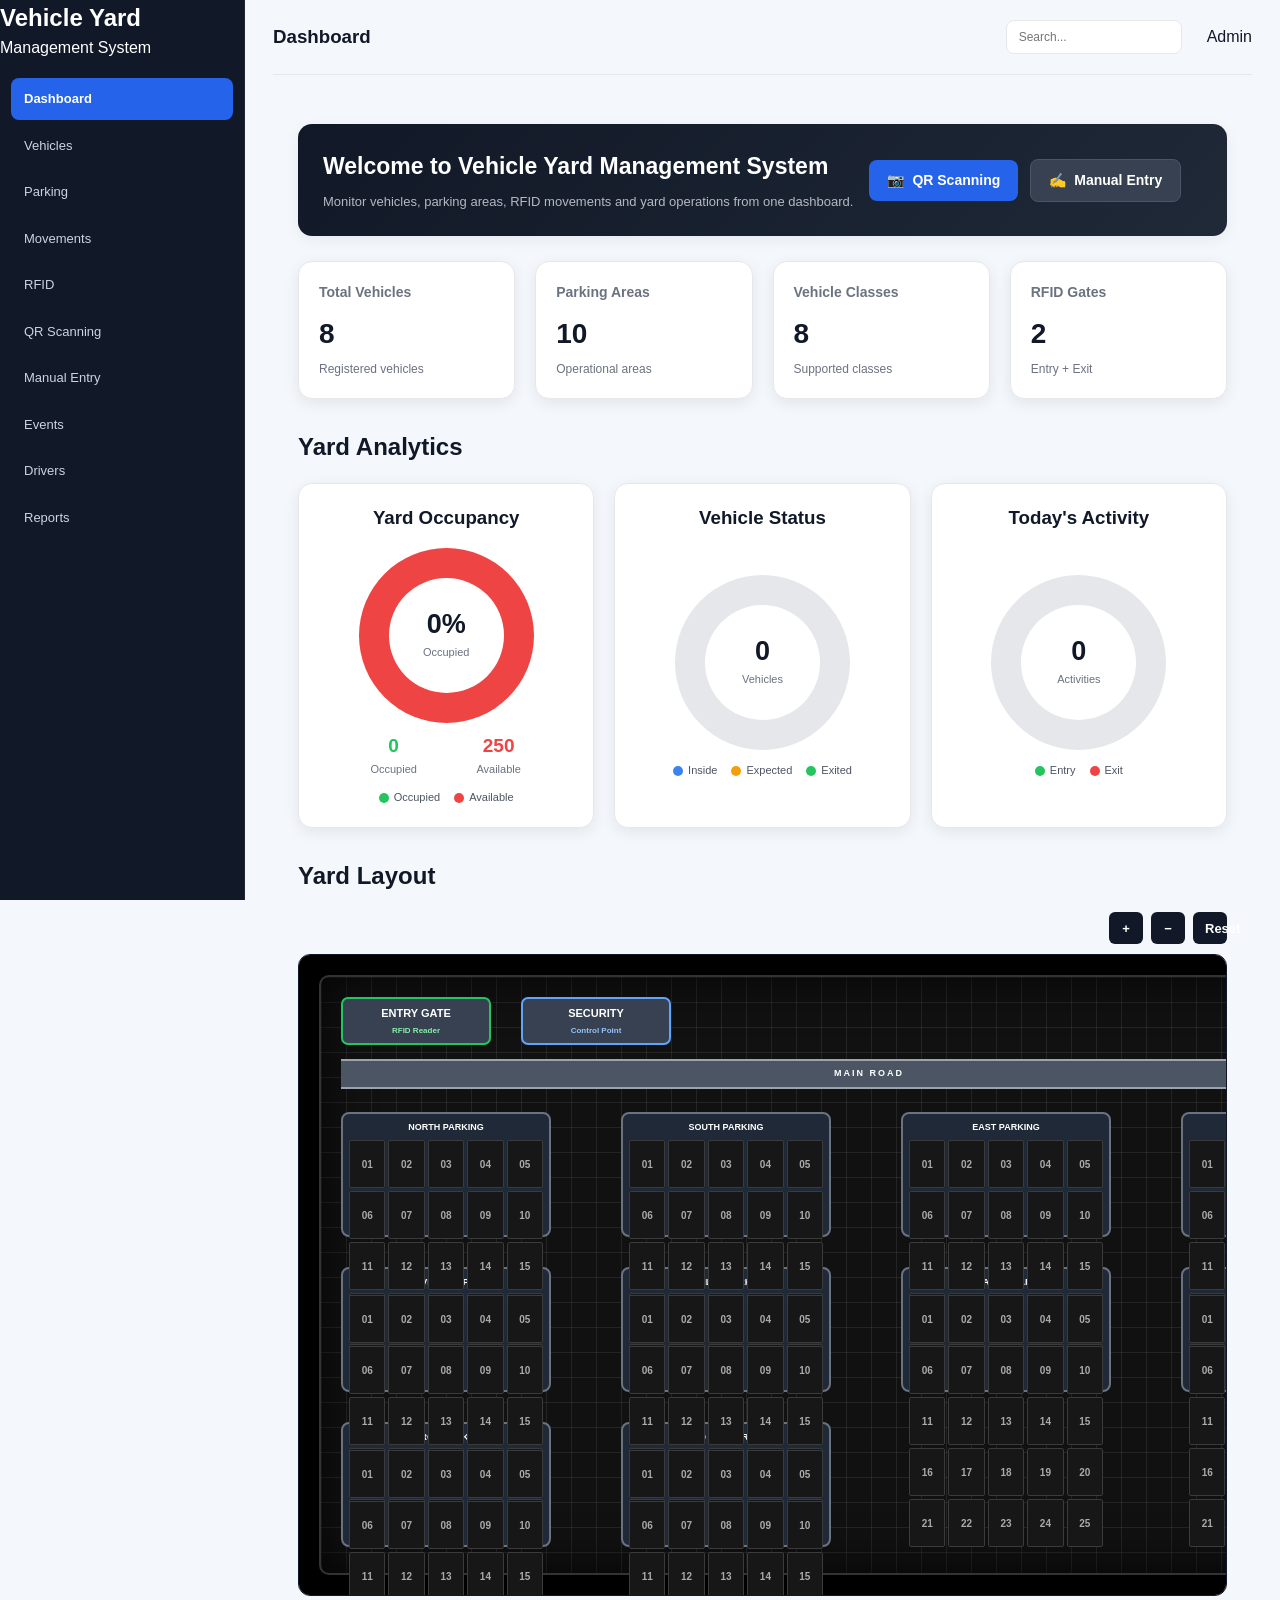
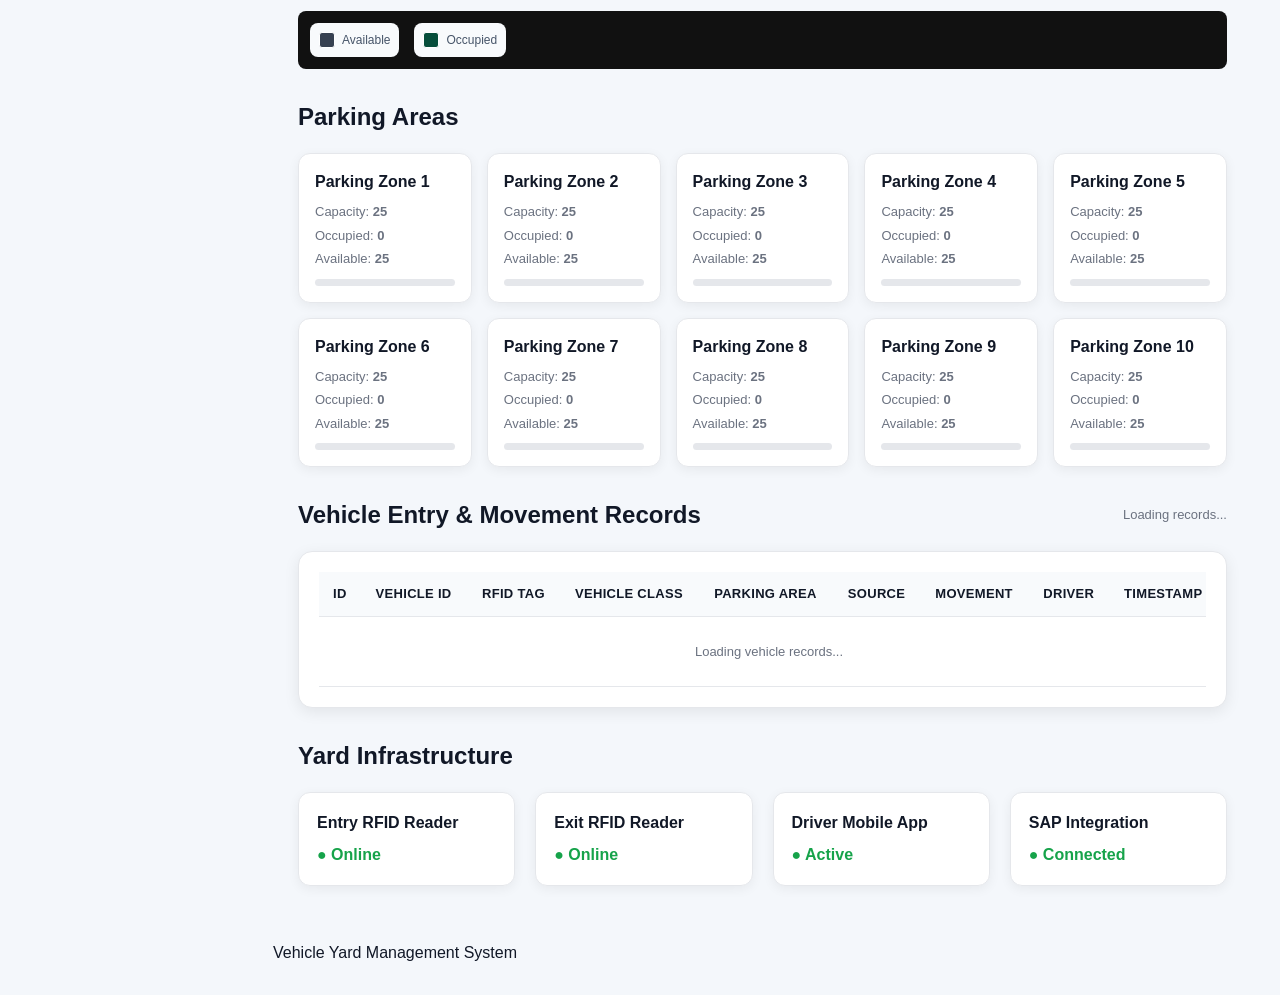
==== commit 53422f99: "Update backend and frontend code" ====
--- a/frontend/pages/dashboard.html
+++ b/frontend/pages/dashboard.html
@@ -2,890 +2,3684 @@
 <html lang="en">
 
 <head>
+
     <meta charset="UTF-8">
+
     <meta name="viewport" content="width=device-width, initial-scale=1.0">
 
     <title>Vehicle Yard Management - Dashboard</title>
 
     <link rel="stylesheet" href="../css/style.css">
+
+    <style>
+        /* =====================================================
+           DASHBOARD
+        ===================================================== */
+
+        .dashboard-container {
+            padding: 25px;
+        }
+
+
+        /* =====================================================
+           WELCOME
+        ===================================================== */
+
+        .welcome-panel {
+
+            background: linear-gradient(135deg,
+                    #111827,
+                    #1f2937);
+
+            color: white;
+
+            border-radius: 14px;
+
+            padding: 25px;
+
+            margin-bottom: 25px;
+        }
+
+        .welcome-panel h2 {
+            margin: 0 0 8px 0;
+        }
+
+        .welcome-panel p {
+            margin: 0;
+            color: #d1d5db;
+        }
+
+
+        /* =====================================================
+           SUMMARY CARDS
+        ===================================================== */
+
+        .summary-grid {
+
+            display: grid;
+
+            grid-template-columns:
+                repeat(4, 1fr);
+
+            gap: 20px;
+
+            margin-bottom: 30px;
+        }
+
+        .summary-card {
+
+            background: #ffffff;
+
+            border-radius: 14px;
+
+            padding: 20px;
+
+            box-shadow:
+                0 4px 15px rgba(0, 0, 0, 0.08);
+
+            border:
+                1px solid #e5e7eb;
+        }
+
+        .summary-card h4 {
+
+            margin:
+                0 0 10px 0;
+
+            color: #6b7280;
+
+            font-size: 14px;
+        }
+
+        .summary-card .value {
+
+            font-size: 28px;
+
+            font-weight: 700;
+
+            color: #111827;
+        }
+
+        .summary-card .small {
+
+            margin-top: 5px;
+
+            font-size: 12px;
+
+            color: #6b7280;
+        }
+
+
+        /* =====================================================
+           SECTION TITLE
+        ===================================================== */
+
+        .section-title {
+            margin-bottom: 18px;
+        }
+
+        .section-title h2 {
+
+            margin: 0;
+
+            color: #111827;
+        }
+
+
+        /* =====================================================
+           ANALYTICS
+        ===================================================== */
+
+        .analytics-grid {
+
+            display: grid;
+
+            grid-template-columns:
+                repeat(3, 1fr);
+
+            gap: 20px;
+
+            margin-bottom: 30px;
+        }
+
+        .analytics-card {
+
+            background: #ffffff;
+
+            border-radius: 14px;
+
+            padding: 20px;
+
+            min-height: 330px;
+
+            box-shadow:
+                0 4px 15px rgba(0, 0, 0, 0.08);
+
+            border:
+                1px solid #e5e7eb;
+        }
+
+        .analytics-card h3 {
+
+            margin:
+                0 0 15px 0;
+
+            text-align: center;
+
+            color: #111827;
+        }
+
+        .circle-chart-area {
+
+            min-height: 260px;
+
+            display: flex;
+
+            flex-direction: column;
+
+            align-items: center;
+
+            justify-content: center;
+        }
+
+
+        /* =====================================================
+           CIRCLE CHART
+        ===================================================== */
+
+        .circle-chart {
+
+            width: 175px;
+
+            height: 175px;
+
+            border-radius: 50%;
+
+            position: relative;
+
+            display: flex;
+
+            align-items: center;
+
+            justify-content: center;
+
+            background:
+                conic-gradient(#22c55e 0deg,
+                    #22c55e 0deg,
+                    #ef4444 0deg,
+                    #ef4444 360deg);
+
+            transition:
+                background 0.4s ease;
+        }
+
+        .circle-chart::before {
+
+            content: "";
+
+            position: absolute;
+
+            width: 115px;
+
+            height: 115px;
+
+            background: #ffffff;
+
+            border-radius: 50%;
+        }
+
+        .circle-center {
+
+            position: relative;
+
+            z-index: 2;
+
+            text-align: center;
+        }
+
+        .circle-center .number {
+
+            font-size: 27px;
+
+            font-weight: 800;
+
+            color: #111827;
+
+            line-height: 1;
+        }
+
+        .circle-center .label {
+
+            margin-top: 6px;
+
+            font-size: 11px;
+
+            color: #6b7280;
+        }
+
+
+        /* =====================================================
+           OCCUPANCY VALUES
+        ===================================================== */
+
+        .occupancy-values {
+
+            display: flex;
+
+            justify-content: center;
+
+            align-items: center;
+
+            gap: 35px;
+
+            width: 100%;
+
+            margin-top: 12px;
+        }
+
+        .occupancy-value-box {
+
+            text-align: center;
+
+            min-width: 70px;
+        }
+
+        .occupancy-value-number {
+
+            font-size: 19px;
+
+            font-weight: 800;
+
+            line-height: 1.2;
+        }
+
+        .occupied-number {
+
+            color: #22c55e;
+        }
+
+        .available-number {
+
+            color: #ef4444;
+        }
+
+        .occupancy-value-label {
+
+            margin-top: 3px;
+
+            font-size: 11px;
+
+            color: #6b7280;
+        }
+
+
+        /* =====================================================
+           CHART LEGEND
+        ===================================================== */
+
+        .chart-legend {
+
+            display: flex;
+
+            justify-content: center;
+
+            flex-wrap: wrap;
+
+            gap: 14px;
+
+            margin-top: 12px;
+        }
+
+        .chart-legend-item {
+
+            display: flex;
+
+            align-items: center;
+
+            gap: 5px;
+
+            font-size: 11px;
+
+            color: #4b5563;
+        }
+
+        .legend-dot {
+
+            width: 10px;
+
+            height: 10px;
+
+            border-radius: 50%;
+        }
+
+        .dot-green {
+            background: #22c55e;
+        }
+
+        .dot-red {
+            background: #ef4444;
+        }
+
+        .dot-blue {
+            background: #3b82f6;
+        }
+
+        .dot-orange {
+            background: #f59e0b;
+        }
+
+
+        /* =====================================================
+           YARD LAYOUT
+        ===================================================== */
+
+        .yard-layout-section {
+
+            margin-top: 30px;
+
+            margin-bottom: 30px;
+        }
+
+
+        /* =====================================================
+           YARD CONTROLS
+        ===================================================== */
+
+        .yard-controls {
+
+            display: flex;
+
+            justify-content: flex-end;
+
+            gap: 8px;
+
+            margin-bottom: 10px;
+        }
+
+        .yard-controls button {
+
+            border: none;
+
+            padding:
+                7px 12px;
+
+            border-radius: 6px;
+
+            background: #111827;
+
+            color: white;
+
+            cursor: pointer;
+        }
+
+        .yard-controls button:hover {
+
+            background: #374151;
+        }
+
+
+        /* =====================================================
+           MAP WRAPPER
+        ===================================================== */
+
+        .yard-map-wrapper {
+
+            width: 100%;
+
+            overflow: auto;
+
+            border:
+                1px solid #111827;
+
+            border-radius: 12px;
+
+            background: #000000;
+
+            padding: 20px;
+
+            box-sizing: border-box;
+        }
+
+
+        /* =====================================================
+           YARD MAP
+        ===================================================== */
+
+        .yard-map-canvas {
+
+            position: relative;
+
+            width: 1100px;
+
+            height: 600px;
+
+            margin: auto;
+
+            background:
+                linear-gradient(rgba(255,
+                        255,
+                        255,
+                        0.08) 1px,
+                    transparent 1px),
+                linear-gradient(90deg,
+                    rgba(255,
+                        255,
+                        255,
+                        0.08) 1px,
+                    transparent 1px);
+
+            background-size:
+                25px 25px;
+
+            background-color: #111111;
+
+            border:
+                2px solid #333333;
+
+            border-radius: 10px;
+
+            transform-origin:
+                top center;
+
+            transition:
+                transform 0.2s ease;
+        }
+
+
+        /* =====================================================
+           ENTRY / SECURITY / EXIT
+        ===================================================== */
+
+        .entry-gate,
+        .security-point,
+        .exit-gate {
+
+            position: absolute;
+
+            width: 150px;
+
+            height: 48px;
+
+            border-radius: 7px;
+
+            display: flex;
+
+            flex-direction: column;
+
+            align-items: center;
+
+            justify-content: center;
+
+            color: white;
+
+            font-weight: 700;
+
+            font-size: 11px;
+        }
+
+        .entry-gate {
+
+            left: 20px;
+
+            top: 20px;
+
+            background: #374151;
+
+            border:
+                2px solid #22c55e;
+        }
+
+        .entry-gate small {
+
+            color: #86efac;
+
+            margin-top: 3px;
+
+            font-size: 8px;
+        }
+
+        .security-point {
+
+            left: 200px;
+
+            top: 20px;
+
+            background: #374151;
+
+            border:
+                2px solid #60a5fa;
+        }
+
+        .security-point small {
+
+            color: #93c5fd;
+
+            margin-top: 3px;
+
+            font-size: 8px;
+        }
+
+        .exit-gate {
+
+            right: 20px;
+
+            top: 20px;
+
+            background: #374151;
+
+            border:
+                2px solid #ef4444;
+        }
+
+        .exit-gate small {
+
+            color: #fca5a5;
+
+            margin-top: 3px;
+
+            font-size: 8px;
+        }
+
+
+        /* =====================================================
+           MAIN ROAD
+        ===================================================== */
+
+        .main-road {
+
+            position: absolute;
+
+            left: 20px;
+
+            right: 20px;
+
+            top: 82px;
+
+            height: 30px;
+
+            background: #4b5563;
+
+            border-top:
+                2px solid #9ca3af;
+
+            border-bottom:
+                2px solid #9ca3af;
+
+            display: flex;
+
+            align-items: center;
+
+            justify-content: center;
+
+            color: #ffffff;
+
+            font-size: 9px;
+
+            font-weight: 700;
+
+            letter-spacing: 2px;
+        }
+
+
+        /* =====================================================
+           PARKING ZONES
+        ===================================================== */
+
+        .parking-zone {
+
+            position: absolute;
+
+            width: 210px;
+
+            height: 120px;
+
+            background: #1f2937;
+
+            border:
+                2px solid #6b7280;
+
+            border-radius: 8px;
+
+            padding: 6px;
+
+            box-sizing: border-box;
+        }
+
+
+        /* =====================================================
+           ZONE TITLE
+        ===================================================== */
+
+        .zone-title {
+
+            color: #ffffff;
+
+            font-weight: 700;
+
+            font-size: 9px;
+
+            text-align: center;
+
+            margin-bottom: 5px;
+
+            height: 15px;
+
+            display: flex;
+
+            align-items: center;
+
+            justify-content: center;
+
+            white-space: nowrap;
+
+            overflow: hidden;
+
+            text-overflow: ellipsis;
+        }
+
+
+        /* =====================================================
+           ROW 1
+        ===================================================== */
+
+        .parking-zone[data-zone="AREA_01"] {
+
+            left: 20px;
+
+            top: 135px;
+        }
+
+        .parking-zone[data-zone="AREA_02"] {
+
+            left: 300px;
+
+            top: 135px;
+        }
+
+        .parking-zone[data-zone="AREA_03"] {
+
+            left: 580px;
+
+            top: 135px;
+        }
+
+        .parking-zone[data-zone="AREA_04"] {
+
+            left: 860px;
+
+            top: 135px;
+        }
+
+
+        /* =====================================================
+           ROW 2
+        ===================================================== */
+
+        .parking-zone[data-zone="AREA_05"] {
+
+            left: 20px;
+
+            top: 290px;
+        }
+
+        .parking-zone[data-zone="AREA_06"] {
+
+            left: 300px;
+
+            top: 290px;
+        }
+
+        .parking-zone[data-zone="AREA_07"] {
+
+            left: 580px;
+
+            top: 290px;
+        }
+
+        .parking-zone[data-zone="AREA_08"] {
+
+            left: 860px;
+
+            top: 290px;
+        }
+
+
+        /* =====================================================
+           ROW 3
+        ===================================================== */
+
+        .parking-zone[data-zone="AREA_09"] {
+
+            left: 20px;
+
+            top: 445px;
+        }
+
+        .parking-zone[data-zone="AREA_10"] {
+
+            left: 300px;
+
+            top: 445px;
+        }
+
+
+        /* =====================================================
+           25 SLOTS
+        ===================================================== */
+
+        .parking-slots {
+
+            display: grid;
+
+            grid-template-columns:
+                repeat(5, 1fr);
+
+            grid-template-rows:
+                repeat(5, 1fr);
+
+            gap: 3px;
+        }
+
+
+        /* =====================================================
+           SLOT
+        ===================================================== */
+
+        .slot {
+
+            height: 15px;
+
+            display: flex;
+
+            align-items: center;
+
+            justify-content: center;
+
+            background: #374151;
+
+            border:
+                1px solid #6b7280;
+
+            border-radius: 2px;
+
+            color: #ffffff;
+
+            font-size: 7px;
+
+            font-weight: 600;
+        }
+
+
+        /* =====================================================
+           OCCUPIED SLOT
+        ===================================================== */
+
+        .slot.occupied {
+
+            background:
+                #064e3b !important;
+
+            border:
+                1px solid #22c55e;
+
+            color: #ffffff;
+
+            box-shadow:
+                0 0 4px rgba(34,
+                    197,
+                    94,
+                    0.4);
+        }
+
+
+        /* =====================================================
+           YARD LEGEND
+        ===================================================== */
+
+        .yard-legend {
+
+            display: flex;
+
+            flex-wrap: wrap;
+
+            gap: 15px;
+
+            margin-top: 15px;
+
+            padding: 12px;
+
+            background: #111111;
+
+            border-radius: 8px;
+
+            color: white;
+        }
+
+        .legend-item {
+
+            display: flex;
+
+            align-items: center;
+
+            gap: 7px;
+
+            font-size: 12px;
+        }
+
+        .legend-box {
+
+            width: 16px;
+
+            height: 16px;
+
+            border-radius: 3px;
+
+            border:
+                1px solid white;
+        }
+
+        .legend-available {
+
+            background: #374151;
+        }
+
+        .legend-occupied {
+
+            background: #064e3b;
+        }
+
+
+        /* =====================================================
+           PARKING CARDS
+        ===================================================== */
+
+        .parking-grid {
+
+            display: grid;
+
+            grid-template-columns:
+                repeat(5, 1fr);
+
+            gap: 15px;
+
+            margin-bottom: 30px;
+        }
+
+        .parking-card {
+
+            background: #ffffff;
+
+            border:
+                1px solid #e5e7eb;
+
+            border-radius: 12px;
+
+            padding: 16px;
+
+            box-shadow:
+                0 3px 12px rgba(0,
+                    0,
+                    0,
+                    0.06);
+        }
+
+        .parking-card h4 {
+
+            margin:
+                0 0 8px 0;
+        }
+
+        .parking-card p {
+
+            margin:
+                4px 0;
+
+            color: #6b7280;
+
+            font-size: 13px;
+        }
+
+        .occupancy-progress {
+
+            height: 7px;
+
+            background: #e5e7eb;
+
+            border-radius: 10px;
+
+            overflow: hidden;
+
+            margin-top: 10px;
+        }
+
+        .occupancy-progress-fill {
+
+            height: 100%;
+
+            background: #064e3b;
+
+            width: 0%;
+
+            transition:
+                width 0.3s ease;
+        }
+
+
+        /* =====================================================
+           RECORDS TABLE
+        ===================================================== */
+
+        .records-card {
+            background: #ffffff;
+            border-radius: 14px;
+            padding: 20px;
+            box-shadow: 0 4px 15px rgba(0, 0, 0, 0.08);
+            border: 1px solid #e5e7eb;
+            margin-bottom: 30px;
+        }
+
+        .records-table-wrapper {
+            width: 100%;
+            overflow-x: auto;
+            -webkit-overflow-scrolling: touch;
+        }
+
+        .records-table {
+            width: 100%;
+            border-collapse: collapse;
+            min-width: 900px;
+        }
+
+        .records-table th,
+        .records-table td {
+            padding: 12px 14px;
+            border-bottom: 1px solid #e5e7eb;
+            text-align: left;
+            font-size: 13px;
+            vertical-align: middle;
+            color: #374151;
+        }
+
+        .records-table th {
+            background: #f8fafc;
+            font-weight: 700;
+            color: #111827;
+        }
+
+        .records-table tbody tr:hover {
+            background: #f8fafc;
+        }
+
+        .badge {
+            display: inline-block;
+            padding: 3px 9px;
+            border-radius: 12px;
+            font-size: 11px;
+            font-weight: 700;
+        }
+
+        .badge-entry {
+            background: #dcfce7;
+            color: #166534;
+        }
+
+        .badge-exit {
+            background: #fee2e2;
+            color: #991b1b;
+        }
+
+        .badge-source {
+            background: #eff6ff;
+            color: #1d4ed8;
+            border: 1px solid #bfdbfe;
+        }
+
+
+        /* =====================================================
+           INFRASTRUCTURE
+        ===================================================== */
+
+        .infrastructure-grid {
+
+            display: grid;
+
+            grid-template-columns:
+                repeat(4, 1fr);
+
+            gap: 20px;
+
+            margin-bottom: 30px;
+        }
+
+        .infra-card {
+
+            background: #ffffff;
+
+            border-radius: 12px;
+
+            padding: 18px;
+
+            border:
+                1px solid #e5e7eb;
+
+            box-shadow:
+                0 3px 12px rgba(0,
+                    0,
+                    0,
+                    0.06);
+        }
+
+        .infra-card h4 {
+
+            margin:
+                0 0 8px 0;
+        }
+
+        .online {
+
+            color: #16a34a;
+
+            font-weight: 700;
+        }
+
+
+        /* =====================================================
+           RESPONSIVE
+        ===================================================== */
+
+        @media (max-width: 1100px) {
+
+            .summary-grid {
+
+                grid-template-columns:
+                    repeat(2, 1fr);
+            }
+
+            .analytics-grid {
+
+                grid-template-columns:
+                    1fr;
+            }
+
+            .parking-grid {
+
+                grid-template-columns:
+                    repeat(2, 1fr);
+            }
+
+            .infrastructure-grid {
+
+                grid-template-columns:
+                    repeat(2, 1fr);
+            }
+
+        }
+
+
+        @media (max-width: 700px) {
+
+            .summary-grid,
+            .parking-grid,
+            .infrastructure-grid {
+
+                grid-template-columns:
+                    1fr;
+            }
+
+            .dashboard-container {
+
+                padding: 15px;
+            }
+
+        }
+    </style>
+
 </head>
 
+
 <body>
 
-    <!-- =========================
+
+    <!-- =====================================================
          SIDEBAR
-    ========================== -->
+    ===================================================== -->
 
     <aside class="sidebar">
 
-        <div class="sidebar-logo">
-            <div class="logo-icon">🚗</div>
+        <div class="sidebar-header">
+
+            <h2>
+                Vehicle Yard
+            </h2>
+
+            <span>
+                Management System
+            </span>
+
+        </div>
+
+
+        <nav class="sidebar-nav">
+
+            <a href="dashboard.html" class="active">
+                Dashboard
+            </a>
+
+            <a href="vehicles.html">
+                Vehicles
+            </a>
+
+            <a href="parking.html">
+                Parking
+            </a>
+
+            <a href="movements.html">
+                Movements
+            </a>
+
+            <a href="rfid.html">
+                RFID
+            </a>
+
+            <a href="qr-entry.html">
+                QR Scanning
+            </a>
+
+            <a href="manual_entry.html">
+                Manual Entry
+            </a>
+
+            <a href="events.html">
+                Events
+            </a>
+
+            <a href="drivers.html">
+                Drivers
+            </a>
+
+            <a href="reports.html">
+                Reports
+            </a>
+
+        </nav>
+
+    </aside>
+
+
+    <!-- =====================================================
+         MAIN
+    ===================================================== -->
+
+    <main class="main-content">
+
+
+        <!-- =================================================
+             TOP BAR
+        ================================================= -->
+
+        <header class="topbar">
 
             <div>
-                <strong>Vehicle Yard</strong>
-                <small>Management System</small>
+
+                <h3>
+                    Dashboard
+                </h3>
+
             </div>
+
+
+            <div class="topbar-right">
+
+                <input type="text" placeholder="Search..." class="search-box">
+
+                <span class="admin-user">
+                    Admin
+                </span>
+
+            </div>
+
+        </header>
+
+
+        <div class="dashboard-container">
+
+
+            <!-- =================================================
+                 WELCOME
+            ================================================= -->
+
+            <div class="welcome-panel">
+
+                <div
+                    style="display: flex; justify-content: space-between; align-items: center; flex-wrap: wrap; gap: 16px;">
+
+                    <div>
+
+                        <h2>
+                            Welcome to Vehicle Yard Management System
+                        </h2>
+
+                        <p>
+                            Monitor vehicles, parking areas,
+                            RFID movements and yard operations
+                            from one dashboard.
+                        </p>
+
+                    </div>
+
+                    <div style="display: flex; gap: 12px; align-items: center; flex-wrap: wrap;">
+
+                        <a href="qr-entry.html"
+                            style="display: inline-flex; align-items: center; gap: 8px; background: #2563eb; color: #ffffff; padding: 10px 18px; border-radius: 8px; font-weight: 600; font-size: 14px; text-decoration: none; border: none; cursor: pointer; transition: background 0.2s;"
+                            onmouseover="this.style.background='#1d4ed8'" onmouseout="this.style.background='#2563eb'">
+                            <span>📷</span> QR Scanning
+                        </a>
+
+                        <a href="manual_entry.html"
+                            style="display: inline-flex; align-items: center; gap: 8px; background: #374151; color: #ffffff; padding: 10px 18px; border-radius: 8px; font-weight: 600; font-size: 14px; text-decoration: none; border: 1px solid #4b5563; cursor: pointer; transition: background 0.2s;"
+                            onmouseover="this.style.background='#4b5563'" onmouseout="this.style.background='#374151'">
+                            <span>✍️</span> Manual Entry
+                        </a>
+
+                    </div>
+
+                </div>
+
+            </div>
+
+
+            <!-- =================================================
+                 SUMMARY
+            ================================================= -->
+
+            <div class="summary-grid">
+
+
+                <div class="summary-card">
+
+                    <h4>
+                        Total Vehicles
+                    </h4>
+
+                    <div class="value" id="totalVehicles">
+                        0
+                    </div>
+
+                    <div class="small">
+                        Registered vehicles
+                    </div>
+
+                </div>
+
+
+                <div class="summary-card">
+
+                    <h4>
+                        Parking Areas
+                    </h4>
+
+                    <div class="value" id="totalAreas">
+                        10
+                    </div>
+
+                    <div class="small">
+                        Operational areas
+                    </div>
+
+                </div>
+
+
+                <div class="summary-card">
+
+                    <h4>
+                        Vehicle Classes
+                    </h4>
+
+                    <div class="value">
+                        8
+                    </div>
+
+                    <div class="small">
+                        Supported classes
+                    </div>
+
+                </div>
+
+
+                <div class="summary-card">
+
+                    <h4>
+                        RFID Gates
+                    </h4>
+
+                    <div class="value">
+                        2
+                    </div>
+
+                    <div class="small">
+                        Entry + Exit
+                    </div>
+
+                </div>
+
+            </div>
+
+
+            <!-- =================================================
+                 ANALYTICS
+            ================================================= -->
+
+            <div class="section-title">
+
+                <h2>
+                    Yard Analytics
+                </h2>
+
+            </div>
+
+
+            <div class="analytics-grid">
+
+
+                <!-- =================================================
+                     YARD OCCUPANCY
+                ================================================= -->
+
+                <div class="analytics-card">
+
+                    <h3>
+                        Yard Occupancy
+                    </h3>
+
+
+                    <div class="circle-chart-area">
+
+
+                        <div class="circle-chart" id="occupancyCircle">
+
+                            <div class="circle-center">
+
+                                <div class="number" id="occupancyPercent">
+                                    0%
+                                </div>
+
+                                <div class="label">
+                                    Occupied
+                                </div>
+
+                            </div>
+
+                        </div>
+
+
+                        <!-- =========================================
+                             OCCUPIED + AVAILABLE
+                        ========================================== -->
+
+                        <div class="occupancy-values">
+
+
+                            <div class="occupancy-value-box">
+
+                                <div class="
+                                        occupancy-value-number
+                                        occupied-number
+                                    " id="occupiedCount">
+                                    0
+                                </div>
+
+                                <div class="
+                                        occupancy-value-label
+                                    ">
+                                    Occupied
+                                </div>
+
+                            </div>
+
+
+                            <div class="occupancy-value-box">
+
+                                <div class="
+                                        occupancy-value-number
+                                        available-number
+                                    " id="availableCount">
+                                    0
+                                </div>
+
+                                <div class="
+                                        occupancy-value-label
+                                    ">
+                                    Available
+                                </div>
+
+                            </div>
+
+
+                        </div>
+
+
+                        <!-- =========================================
+                             LEGEND
+                        ========================================== -->
+
+                        <div class="chart-legend">
+
+                            <div class="chart-legend-item">
+
+                                <span class="
+                                        legend-dot
+                                        dot-green
+                                    "></span>
+
+                                Occupied
+
+                            </div>
+
+
+                            <div class="chart-legend-item">
+
+                                <span class="
+                                        legend-dot
+                                        dot-red
+                                    "></span>
+
+                                Available
+
+                            </div>
+
+                        </div>
+
+
+                    </div>
+
+                </div>
+
+
+                <!-- =================================================
+                     VEHICLE STATUS
+                ================================================= -->
+
+                <div class="analytics-card">
+
+                    <h3>
+                        Vehicle Status
+                    </h3>
+
+
+                    <div class="circle-chart-area">
+
+
+                        <div class="circle-chart" id="vehicleStatusCircle">
+
+                            <div class="circle-center">
+
+                                <div class="number" id="vehicleStatusCount">
+                                    0
+                                </div>
+
+                                <div class="label">
+                                    Vehicles
+                                </div>
+
+                            </div>
+
+                        </div>
+
+
+                        <div class="chart-legend">
+
+                            <div class="chart-legend-item">
+
+                                <span class="
+                                        legend-dot
+                                        dot-blue
+                                    "></span>
+
+                                Inside
+
+                            </div>
+
+
+                            <div class="chart-legend-item">
+
+                                <span class="
+                                        legend-dot
+                                        dot-orange
+                                    "></span>
+
+                                Expected
+
+                            </div>
+
+
+                            <div class="chart-legend-item">
+
+                                <span class="
+                                        legend-dot
+                                        dot-green
+                                    "></span>
+
+                                Exited
+
+                            </div>
+
+                        </div>
+
+
+                    </div>
+
+                </div>
+
+
+                <!-- =================================================
+                     TODAY ACTIVITY
+                ================================================= -->
+
+                <div class="analytics-card">
+
+                    <h3>
+                        Today's Activity
+                    </h3>
+
+
+                    <div class="circle-chart-area">
+
+
+                        <div class="circle-chart" id="activityCircle">
+
+                            <div class="circle-center">
+
+                                <div class="number" id="activityCount">
+                                    0
+                                </div>
+
+                                <div class="label">
+                                    Activities
+                                </div>
+
+                            </div>
+
+                        </div>
+
+
+                        <div class="chart-legend">
+
+                            <div class="chart-legend-item">
+
+                                <span class="
+                                        legend-dot
+                                        dot-green
+                                    "></span>
+
+                                Entry
+
+                            </div>
+
+
+                            <div class="chart-legend-item">
+
+                                <span class="
+                                        legend-dot
+                                        dot-red
+                                    "></span>
+
+                                Exit
+
+                            </div>
+
+                        </div>
+
+
+                    </div>
+
+                </div>
+
+
+            </div>
+
+
+            <!-- =================================================
+                 YARD LAYOUT
+            ================================================= -->
+
+            <div class="yard-layout-section">
+
+
+                <div class="section-title">
+
+                    <h2>
+                        Yard Layout
+                    </h2>
+
+                </div>
+
+
+                <div class="yard-controls">
+
+                    <button onclick="zoomYard(1.1)">
+                        +
+                    </button>
+
+                    <button onclick="zoomYard(0.9)">
+                        −
+                    </button>
+
+                    <button onclick="resetYardZoom()">
+                        Reset
+                    </button>
+
+                </div>
+
+
+                <div class="yard-map-wrapper">
+
+                    <div class="yard-map-canvas" id="yardMap">
+
+
+                        <!-- ENTRY -->
+
+                        <div class="entry-gate">
+
+                            ENTRY GATE
+
+                            <small>
+                                RFID Reader
+                            </small>
+
+                        </div>
+
+
+                        <!-- SECURITY -->
+
+                        <div class="security-point">
+
+                            SECURITY
+
+                            <small>
+                                Control Point
+                            </small>
+
+                        </div>
+
+
+                        <!-- EXIT -->
+
+                        <div class="exit-gate">
+
+                            EXIT GATE
+
+                            <small>
+                                RFID Reader
+                            </small>
+
+                        </div>
+
+
+                        <!-- MAIN ROAD -->
+
+                        <div class="main-road">
+
+                            MAIN ROAD
+
+                        </div>
+
+
+                        <!-- AREA 01 -->
+
+                        <div class="parking-zone" data-zone="AREA_01">
+
+                            <div class="zone-title">
+                                NORTH PARKING
+                            </div>
+
+                            <div class="parking-slots" data-area-grid="AREA_01"></div>
+
+                        </div>
+
+
+                        <!-- AREA 02 -->
+
+                        <div class="parking-zone" data-zone="AREA_02">
+
+                            <div class="zone-title">
+                                SOUTH PARKING
+                            </div>
+
+                            <div class="parking-slots" data-area-grid="AREA_02"></div>
+
+                        </div>
+
+
+                        <!-- AREA 03 -->
+
+                        <div class="parking-zone" data-zone="AREA_03">
+
+                            <div class="zone-title">
+                                EAST PARKING
+                            </div>
+
+                            <div class="parking-slots" data-area-grid="AREA_03"></div>
+
+                        </div>
+
+
+                        <!-- AREA 04 -->
+
+                        <div class="parking-zone" data-zone="AREA_04">
+
+                            <div class="zone-title">
+                                WEST PARKING
+                            </div>
+
+                            <div class="parking-slots" data-area-grid="AREA_04"></div>
+
+                        </div>
+
+
+                        <!-- AREA 05 -->
+
+                        <div class="parking-zone" data-zone="AREA_05">
+
+                            <div class="zone-title">
+                                HEAVY VEHICLE PARKING
+                            </div>
+
+                            <div class="parking-slots" data-area-grid="AREA_05"></div>
+
+                        </div>
+
+
+                        <!-- AREA 06 -->
+
+                        <div class="parking-zone" data-zone="AREA_06">
+
+                            <div class="zone-title">
+                                TRAILER PARKING
+                            </div>
+
+                            <div class="parking-slots" data-area-grid="AREA_06"></div>
+
+                        </div>
+
+
+                        <!-- AREA 07 -->
+
+                        <div class="parking-zone" data-zone="AREA_07">
+
+                            <div class="zone-title">
+                                CONTAINER PARKING
+                            </div>
+
+                            <div class="parking-slots" data-area-grid="AREA_07"></div>
+
+                        </div>
+
+
+                        <!-- AREA 08 -->
+
+                        <div class="parking-zone" data-zone="AREA_08">
+
+                            <div class="zone-title">
+                                TANKER PARKING
+                            </div>
+
+                            <div class="parking-slots" data-area-grid="AREA_08"></div>
+
+                        </div>
+
+
+                        <!-- AREA 09 -->
+
+                        <div class="parking-zone" data-zone="AREA_09">
+
+                            <div class="zone-title">
+                                CARGO PARKING
+                            </div>
+
+                            <div class="parking-slots" data-area-grid="AREA_09"></div>
+
+                        </div>
+
+
+                        <!-- AREA 10 -->
+
+                        <div class="parking-zone" data-zone="AREA_10">
+
+                            <div class="zone-title">
+                                YARD TUG PARKING
+                            </div>
+
+                            <div class="parking-slots" data-area-grid="AREA_10"></div>
+
+                        </div>
+
+
+                    </div>
+
+                </div>
+
+
+                <!-- YARD LEGEND -->
+
+                <div class="yard-legend">
+
+                    <div class="legend-item">
+
+                        <span class="
+                                legend-box
+                                legend-available
+                            "></span>
+
+                        Available
+
+                    </div>
+
+
+                    <div class="legend-item">
+
+                        <span class="
+                                legend-box
+                                legend-occupied
+                            "></span>
+
+                        Occupied
+
+                    </div>
+
+                </div>
+
+            </div>
+
+
+            <!-- =================================================
+                 PARKING AREAS
+            ================================================= -->
+
+            <div class="section-title">
+
+                <h2>
+                    Parking Areas
+                </h2>
+
+            </div>
+
+
+            <div class="parking-grid" id="parkingGrid"></div>
+
+
+            <!-- =================================================
+                 OPERATIONAL & VEHICLE ENTRY RECORDS
+            ================================================= -->
+
+            <div class="section-title"
+                style="display: flex; justify-content: space-between; align-items: center; margin-top: 30px;">
+
+                <h2>
+                    Vehicle Entry & Movement Records
+                </h2>
+
+                <span style="font-size: 13px; color: #6b7280; font-weight: 500;" id="recordsCountBadge">
+                    Loading records...
+                </span>
+
+            </div>
+
+            <div class="records-card">
+
+                <div class="records-table-wrapper">
+
+                    <table class="records-table">
+
+                        <thead>
+                            <tr>
+                                <th>ID</th>
+                                <th>Vehicle ID</th>
+                                <th>RFID Tag</th>
+                                <th>Vehicle Class</th>
+                                <th>Parking Area</th>
+                                <th>Source</th>
+                                <th>Movement</th>
+                                <th>Driver</th>
+                                <th>Timestamp</th>
+                            </tr>
+                        </thead>
+
+                        <tbody id="dashboardRecordsBody">
+
+                            <tr>
+                                <td colspan="9" style="text-align: center; padding: 25px; color: #6b7280;">
+                                    Loading vehicle records...
+                                </td>
+                            </tr>
+
+                        </tbody>
+
+                    </table>
+
+                </div>
+
+            </div>
+
+
+            <!-- =================================================
+                 INFRASTRUCTURE
+            ================================================= -->
+
+            <div class="section-title">
+
+                <h2>
+                    Yard Infrastructure
+                </h2>
+
+            </div>
+
+
+            <div class="infrastructure-grid">
+
+
+                <div class="infra-card">
+
+                    <h4>
+                        Entry RFID Reader
+                    </h4>
+
+                    <span class="online">
+                        ● Online
+                    </span>
+
+                </div>
+
+
+                <div class="infra-card">
+
+                    <h4>
+                        Exit RFID Reader
+                    </h4>
+
+                    <span class="online">
+                        ● Online
+                    </span>
+
+                </div>
+
+
+                <div class="infra-card">
+
+                    <h4>
+                        Driver Mobile App
+                    </h4>
+
+                    <span class="online">
+                        ● Active
+                    </span>
+
+                </div>
+
+
+                <div class="infra-card">
+
+                    <h4>
+                        SAP Integration
+                    </h4>
+
+                    <span class="online">
+                        ● Connected
+                    </span>
+
+                </div>
+
+
+            </div>
+
+
         </div>
 
 
-        <nav class="sidebar-nav">
-
-            <a href="dashboard.html" class="active">
-                <span>🏠</span>
-                <span>Dashboard</span>
-            </a>
-
-            <a href="vehicles.html">
-                <span>🚗</span>
-                <span>Vehicles</span>
-            </a>
-
-            <a href="parking.html">
-                <span>🅿️</span>
-                <span>Parking Areas</span>
-            </a>
-
-            <a href="movements.html">
-                <span>🔄</span>
-                <span>Movements</span>
-            </a>
-
-            <a href="rfid.html">
-                <span>📡</span>
-                <span>RFID</span>
-            </a>
-
-            <a href="events.html">
-                <span>📋</span>
-                <span>Events</span>
-            </a>
-
-            <a href="drivers.html">
-                <span>👤</span>
-                <span>Drivers</span>
-            </a>
-
-            <a href="reports.html">
-                <span>📊</span>
-                <span>Reports</span>
-            </a>
-
-        </nav>
-
-
-        <div class="sidebar-bottom">
-
-            <div class="system-status">
-                <span class="status-dot"></span>
-
-                <div>
-                    <strong>System Online</strong>
-                    <small>Frontend Demo</small>
+        <footer>
+            Vehicle Yard Management System
+        </footer>
+
+
+    </main>
+
+
+    <!-- =========================================================
+         JAVASCRIPT
+    ========================================================= -->
+
+    <script>
+
+
+        /* =====================================================
+           API
+        ===================================================== */
+
+        const API_BASE_URL =
+            "http://127.0.0.1:5000";
+
+
+        let yardZoom = 1;
+
+        let totalParkingCapacity = 250;
+
+        let totalOccupiedVehicles = 0;
+
+
+        /* =====================================================
+           PAGE LOAD
+        ===================================================== */
+
+        document.addEventListener(
+            "DOMContentLoaded",
+            function () {
+
+                createParkingSlots();
+
+                refreshDashboard();
+
+            }
+        );
+
+
+        /* =====================================================
+           CREATE 25 SLOTS PER AREA
+        ===================================================== */
+
+        function createParkingSlots() {
+
+            const grids =
+                document.querySelectorAll(
+                    "[data-area-grid]"
+                );
+
+
+            grids.forEach(
+                grid => {
+
+                    grid.innerHTML = "";
+
+
+                    const areaId =
+                        grid.dataset.areaGrid;
+
+
+                    for (
+                        let i = 1;
+                        i <= 25;
+                        i++
+                    ) {
+
+                        const slot =
+                            document.createElement(
+                                "div"
+                            );
+
+
+                        slot.className =
+                            "slot";
+
+
+                        slot.dataset.area =
+                            areaId;
+
+
+                        slot.dataset.slot =
+                            i;
+
+
+                        slot.textContent =
+                            String(i)
+                                .padStart(
+                                    2,
+                                    "0"
+                                );
+
+
+                        grid.appendChild(
+                            slot
+                        );
+
+                    }
+
+                }
+            );
+
+        }
+
+
+        /* =====================================================
+           NUMBER
+        ===================================================== */
+
+        function getNumber(value) {
+
+            const number =
+                Number(value);
+
+
+            return Number.isFinite(
+                number
+            )
+                ? number
+                : 0;
+
+        }
+
+
+        /* =====================================================
+           ZOOM
+        ===================================================== */
+
+        function zoomYard(value) {
+
+            yardZoom =
+                yardZoom * value;
+
+
+            if (
+                yardZoom < 0.5
+            ) {
+
+                yardZoom = 0.5;
+
+            }
+
+
+            if (
+                yardZoom > 1.5
+            ) {
+
+                yardZoom = 1.5;
+
+            }
+
+
+            const map =
+                document.getElementById(
+                    "yardMap"
+                );
+
+
+            if (map) {
+
+                map.style.transform =
+                    `scale(${yardZoom})`;
+
+            }
+
+        }
+
+
+        function resetYardZoom() {
+
+            yardZoom = 1;
+
+
+            const map =
+                document.getElementById(
+                    "yardMap"
+                );
+
+
+            if (map) {
+
+                map.style.transform =
+                    "scale(1)";
+
+            }
+
+        }
+
+
+        /* =====================================================
+           UPDATE YARD OCCUPANCY
+           
+           Shows:
+           Percentage
+           Occupied
+           Available
+        ===================================================== */
+
+        function updateOccupancyCircle(
+            occupied,
+            capacity
+        ) {
+
+            occupied =
+                getNumber(
+                    occupied
+                );
+
+
+            capacity =
+                getNumber(
+                    capacity
+                );
+
+
+            if (
+                capacity <= 0
+            ) {
+
+                capacity = 250;
+
+            }
+
+
+            /* ================================================
+               AVAILABLE
+            ================================================= */
+
+            const available =
+                Math.max(
+                    0,
+                    capacity - occupied
+                );
+
+
+            /* ================================================
+               PERCENTAGE
+            ================================================= */
+
+            let percent =
+                (
+                    occupied /
+                    capacity
+                ) * 100;
+
+
+            percent =
+                Math.max(
+                    0,
+                    Math.min(
+                        100,
+                        percent
+                    )
+                );
+
+
+            const degrees =
+                percent * 3.6;
+
+
+            /* ================================================
+               CIRCLE
+            ================================================= */
+
+            const circle =
+                document.getElementById(
+                    "occupancyCircle"
+                );
+
+
+            if (circle) {
+
+                circle.style.background =
+                    `conic-gradient(
+                        #22c55e
+                        0deg ${degrees}deg,
+
+                        #ef4444
+                        ${degrees}deg 360deg
+                    )`;
+
+            }
+
+
+            /* ================================================
+               PERCENTAGE
+            ================================================= */
+
+            const percentElement =
+                document.getElementById(
+                    "occupancyPercent"
+                );
+
+
+            if (percentElement) {
+
+                percentElement.textContent =
+                    Math.round(
+                        percent
+                    ) + "%";
+
+            }
+
+
+            /* ================================================
+               OCCUPIED
+            ================================================= */
+
+            const occupiedElement =
+                document.getElementById(
+                    "occupiedCount"
+                );
+
+
+            if (occupiedElement) {
+
+                occupiedElement.textContent =
+                    occupied;
+
+            }
+
+
+            /* ================================================
+               AVAILABLE
+            ================================================= */
+
+            const availableElement =
+                document.getElementById(
+                    "availableCount"
+                );
+
+
+            if (availableElement) {
+
+                availableElement.textContent =
+                    available;
+
+            }
+
+
+            /* ================================================
+               GLOBAL VALUES
+            ================================================= */
+
+            totalOccupiedVehicles =
+                occupied;
+
+            totalParkingCapacity =
+                capacity;
+
+        }
+
+
+        /* =====================================================
+           VEHICLE STATUS CIRCLE
+        ===================================================== */
+
+        function updateVehicleStatusCircle(
+            inside,
+            expected,
+            exited
+        ) {
+
+            inside =
+                getNumber(
+                    inside
+                );
+
+
+            expected =
+                getNumber(
+                    expected
+                );
+
+
+            exited =
+                getNumber(
+                    exited
+                );
+
+
+            const total =
+                inside +
+                expected +
+                exited;
+
+
+            const count =
+                document.getElementById(
+                    "vehicleStatusCount"
+                );
+
+
+            if (count) {
+
+                count.textContent =
+                    total;
+
+            }
+
+
+            const circle =
+                document.getElementById(
+                    "vehicleStatusCircle"
+                );
+
+
+            if (!circle) {
+
+                return;
+
+            }
+
+
+            if (
+                total === 0
+            ) {
+
+                circle.style.background =
+                    "#e5e7eb";
+
+                return;
+
+            }
+
+
+            const insideDegrees =
+                (
+                    inside /
+                    total
+                ) * 360;
+
+
+            const expectedDegrees =
+                (
+                    expected /
+                    total
+                ) * 360;
+
+
+            const expectedEnd =
+                insideDegrees +
+                expectedDegrees;
+
+
+            circle.style.background =
+                `conic-gradient(
+                    #3b82f6
+                    0deg ${insideDegrees}deg,
+
+                    #f59e0b
+                    ${insideDegrees}deg
+                    ${expectedEnd}deg,
+
+                    #22c55e
+                    ${expectedEnd}deg
+                    360deg
+                )`;
+
+        }
+
+
+        /* =====================================================
+           ACTIVITY CIRCLE
+        ===================================================== */
+
+        function updateActivityCircle(
+            entry,
+            exit
+        ) {
+
+            entry =
+                getNumber(
+                    entry
+                );
+
+
+            exit =
+                getNumber(
+                    exit
+                );
+
+
+            const total =
+                entry + exit;
+
+
+            const count =
+                document.getElementById(
+                    "activityCount"
+                );
+
+
+            if (count) {
+
+                count.textContent =
+                    total;
+
+            }
+
+
+            const circle =
+                document.getElementById(
+                    "activityCircle"
+                );
+
+
+            if (!circle) {
+
+                return;
+
+            }
+
+
+            if (
+                total === 0
+            ) {
+
+                circle.style.background =
+                    "#e5e7eb";
+
+                return;
+
+            }
+
+
+            const entryDegrees =
+                (
+                    entry /
+                    total
+                ) * 360;
+
+
+            circle.style.background =
+                `conic-gradient(
+                    #22c55e
+                    0deg ${entryDegrees}deg,
+
+                    #ef4444
+                    ${entryDegrees}deg 360deg
+                )`;
+
+        }
+
+
+        /* =====================================================
+           CLEAR OCCUPIED SLOTS
+        ===================================================== */
+
+        function clearOccupiedSlots() {
+
+            document
+                .querySelectorAll(
+                    ".slot.occupied"
+                )
+                .forEach(
+                    slot => {
+
+                        slot.classList.remove(
+                            "occupied"
+                        );
+
+                    }
+                );
+
+        }
+
+
+        /* =====================================================
+           MARK OCCUPIED SLOTS
+        ===================================================== */
+
+        function markAreaOccupiedCount(
+            areaId,
+            occupiedCount
+        ) {
+
+            occupiedCount =
+                getNumber(
+                    occupiedCount
+                );
+
+
+            occupiedCount =
+                Math.min(
+                    25,
+                    Math.max(
+                        0,
+                        occupiedCount
+                    )
+                );
+
+
+            const slots =
+                document.querySelectorAll(
+                    `.slot[data-area="${areaId}"]`
+                );
+
+
+            slots.forEach(
+                (
+                    slot,
+                    index
+                ) => {
+
+                    if (
+                        index <
+                        occupiedCount
+                    ) {
+
+                        slot.classList.add(
+                            "occupied"
+                        );
+
+                    }
+
+                    else {
+
+                        slot.classList.remove(
+                            "occupied"
+                        );
+
+                    }
+
+                }
+            );
+
+        }
+
+
+        /* =====================================================
+           AREA NAME
+        ===================================================== */
+
+        function getAreaName(area) {
+
+            return (
+
+                area.name ||
+
+                area.area_name ||
+
+                area.areaName ||
+
+                "Parking Zone"
+
+            );
+
+        }
+
+
+        /* =====================================================
+           AREA CAPACITY
+        ===================================================== */
+
+        function getAreaCapacity(area) {
+
+            return getNumber(
+
+                area.capacity ??
+
+                area.total_capacity ??
+
+                area.totalCapacity ??
+
+                25
+
+            );
+
+        }
+
+
+        /* =====================================================
+           AREA OCCUPIED
+        ===================================================== */
+
+        function getAreaOccupied(area) {
+
+            return getNumber(
+
+                area.current_occupancy ??
+
+                area.occupied ??
+
+                area.occupied_count ??
+
+                area.occupiedCount ??
+
+                0
+
+            );
+
+        }
+
+
+        /* =====================================================
+           AREA AVAILABLE
+        ===================================================== */
+
+        function getAreaAvailable(
+            area,
+            capacity,
+            occupied
+        ) {
+
+            const available =
+
+                area.available_slots ??
+
+                area.available ??
+
+                area.availableSlots;
+
+
+            if (
+                available !== undefined
+            ) {
+
+                return Math.max(
+                    0,
+                    getNumber(
+                        available
+                    )
+                );
+
+            }
+
+
+            return Math.max(
+                0,
+                capacity - occupied
+            );
+
+        }
+
+
+        /* =====================================================
+           CREATE PARKING CARD
+        ===================================================== */
+
+        function createParkingCard(
+            area
+        ) {
+
+            const name =
+                getAreaName(
+                    area
+                );
+
+
+            const capacity =
+                getAreaCapacity(
+                    area
+                );
+
+
+            const occupied =
+                getAreaOccupied(
+                    area
+                );
+
+
+            const available =
+                getAreaAvailable(
+                    area,
+                    capacity,
+                    occupied
+                );
+
+
+            const percent =
+                capacity > 0
+
+                    ? Math.min(
+                        (
+                            occupied /
+                            capacity
+                        ) * 100,
+                        100
+                    )
+
+                    : 0;
+
+
+            const card =
+                document.createElement(
+                    "div"
+                );
+
+
+            card.className =
+                "parking-card";
+
+
+            card.innerHTML = `
+
+                <h4>
+                    ${name}
+                </h4>
+
+                <p>
+                    Capacity:
+                    <strong>
+                        ${capacity}
+                    </strong>
+                </p>
+
+                <p>
+                    Occupied:
+                    <strong>
+                        ${occupied}
+                    </strong>
+                </p>
+
+                <p>
+                    Available:
+                    <strong>
+                        ${available}
+                    </strong>
+                </p>
+
+                <div
+                    class="occupancy-progress"
+                >
+
+                    <div
+                        class="
+                            occupancy-progress-fill
+                        "
+                        style="
+                            width:${percent}%;
+                        "
+                    ></div>
+
                 </div>
-            </div>
-
-
-            <a href="../index.html" class="logout-link">
-                <span>🚪</span>
-                <span>Logout</span>
-            </a>
-
-        </div>
-
-    </aside>
-
-
-    <!-- =========================
-         MAIN CONTENT
-    ========================== -->
-
-    <main class="main-content">
-
-
-        <!-- HEADER -->
-
-        <header class="topbar">
-
-            <div class="page-title">
-
-                <h1>Dashboard</h1>
-
-                <p>
-                    Vehicle Yard Management System
-                </p>
-
-            </div>
-
-
-            <div class="topbar-right">
-
-                <div class="connection-status">
-                    <span class="status-dot"></span>
-                    System Online
-                </div>
-
-
-                <div class="user-info">
-
-                    <div class="user-avatar">
-                        A
-                    </div>
-
-                    <div>
-                        <strong>Admin</strong>
-                        <small>Administrator</small>
-                    </div>
-
-                </div>
-
-            </div>
-
-        </header>
-
-
-        <!-- =========================
-             PROJECT OVERVIEW
-        ========================== -->
-
-        <section class="welcome-panel">
-
-            <div>
-
-                <span class="section-label">
-                    YARD OVERVIEW
-                </span>
-
-                <h2>
-                    Vehicle Yard Management
-                </h2>
-
-                <p>
-                    Track vehicle movements, parking locations,
-                    RFID transactions and yard inventory.
-                </p>
-
-            </div>
-
-
-            <div class="overview-info">
-
-                <div>
-                    <strong>8</strong>
-                    <span>Vehicle Classes</span>
-                </div>
-
-                <div>
-                    <strong>10</strong>
-                    <span>Parking Areas</span>
-                </div>
-
-            </div>
-
-        </section>
-
-
-        <!-- =========================
-             SUMMARY CARDS
-        ========================== -->
-
-        <section class="dashboard-cards">
-
-
-            <div class="dashboard-card">
-
-                <div class="card-icon blue">
-                    🚗
-                </div>
-
-                <div class="card-content">
-
-                    <span class="card-label">
-                        Vehicle Classes
-                    </span>
-
-                    <h2>8</h2>
-
-                    <small>
-                        Configured in project
-                    </small>
-
-                </div>
-
-            </div>
-
-
-            <div class="dashboard-card">
-
-                <div class="card-icon green">
-                    🅿️
-                </div>
-
-                <div class="card-content">
-
-                    <span class="card-label">
-                        Parking Areas
-                    </span>
-
-                    <h2>10</h2>
-
-                    <small>
-                        Scattered yard locations
-                    </small>
-
-                </div>
-
-            </div>
-
-
-            <div class="dashboard-card">
-
-                <div class="card-icon orange">
-                    📡
-                </div>
-
-                <div class="card-content">
-
-                    <span class="card-label">
-                        RFID Gates
-                    </span>
-
-                    <h2>2</h2>
-
-                    <small>
-                        Entry & Exit
-                    </small>
-
-                </div>
-
-            </div>
-
-
-            <div class="dashboard-card">
-
-                <div class="card-icon purple">
-                    📱
-                </div>
-
-                <div class="card-content">
-
-                    <span class="card-label">
-                        Driver App
-                    </span>
-
-                    <h2>Active</h2>
-
-                    <small>
-                        Location updates
-                    </small>
-
-                </div>
-
-            </div>
-
-        </section>
-
-
-        <!-- =========================
-             MAIN GRID
-        ========================== -->
-
-        <section class="dashboard-grid">
-
-
-            <!-- PARKING AREAS -->
-
-            <div class="dashboard-panel">
-
-                <div class="panel-header">
-
-                    <div>
-
-                        <span class="section-label">
-                            YARD
-                        </span>
-
-                        <h2>
-                            Parking Areas
-                        </h2>
-
-                    </div>
-
-                    <a href="parking.html"
-                       class="view-link">
-                        View All →
-                    </a>
-
-                </div>
-
-
-                <div class="area-list">
-
-
-                    <div class="area-row">
-                        <span>Parking Area 1</span>
-                        <span class="area-badge">
-                            Area 1
-                        </span>
-                    </div>
-
-
-                    <div class="area-row">
-                        <span>Parking Area 2</span>
-                        <span class="area-badge">
-                            Area 2
-                        </span>
-                    </div>
-
-
-                    <div class="area-row">
-                        <span>Parking Area 3</span>
-                        <span class="area-badge">
-                            Area 3
-                        </span>
-                    </div>
-
-
-                    <div class="area-row">
-                        <span>Parking Area 4</span>
-                        <span class="area-badge">
-                            Area 4
-                        </span>
-                    </div>
-
-
-                    <div class="area-row">
-                        <span>Parking Area 5</span>
-                        <span class="area-badge">
-                            Area 5
-                        </span>
-                    </div>
-
-
-                    <div class="area-row">
-                        <span>Parking Area 6</span>
-                        <span class="area-badge highlighted">
-                            Area 6
-                        </span>
-                    </div>
-
-
-                    <div class="area-row">
-                        <span>Parking Area 7</span>
-                        <span class="area-badge">
-                            Area 7
-                        </span>
-                    </div>
-
-
-                    <div class="area-row">
-                        <span>Parking Area 8</span>
-                        <span class="area-badge">
-                            Area 8
-                        </span>
-                    </div>
-
-
-                    <div class="area-row">
-                        <span>Parking Area 9</span>
-                        <span class="area-badge">
-                            Area 9
-                        </span>
-                    </div>
-
-
-                    <div class="area-row">
-                        <span>Parking Area 10</span>
-                        <span class="area-badge">
-                            Area 10
-                        </span>
-                    </div>
-
-                </div>
-
-            </div>
-
-
-            <!-- RECENT ACTIVITY -->
-
-            <div class="dashboard-panel">
-
-                <div class="panel-header">
-
-                    <div>
-
-                        <span class="section-label">
-                            ACTIVITY
-                        </span>
-
-                        <h2>
-                            Recent Vehicle Activity
-                        </h2>
-
-                    </div>
-
-                    <a href="movements.html"
-                       class="view-link">
-                        View All →
-                    </a>
-
-                </div>
-
-
-                <div class="activity-table">
-
-                    <div class="table-header">
-
-                        <span>Vehicle ID</span>
-                        <span>Class</span>
-                        <span>Location</span>
-                        <span>Status</span>
-
-                    </div>
-
-
-                    <!-- Exact example from project -->
-
-                    <div class="table-row">
-
-                        <span class="vehicle-id">
-                            V1025
-                        </span>
-
-                        <span>
-                            Trailer
-                        </span>
-
-                        <span>
-                            Area 6
-                        </span>
-
-                        <span>
-                            <span class="status-badge pending">
-                                Sync Pending
-                            </span>
-                        </span>
-
-                    </div>
-
-
-                    <div class="no-data-row">
-
-                        <span>
-                            Additional vehicle records will appear
-                            here when backend data is connected.
-                        </span>
-
-                    </div>
-
-                </div>
-
-            </div>
-
-        </section>
-
-
-        <!-- =========================
-             RFID + BUSINESS EVENTS
-        ========================== -->
-
-        <section class="bottom-grid">
-
-
-            <!-- RFID -->
-
-            <div class="dashboard-panel">
-
-                <div class="panel-header">
-
-                    <div>
-
-                        <span class="section-label">
-                            RFID
-                        </span>
-
-                        <h2>
-                            RFID Infrastructure
-                        </h2>
-
-                    </div>
-
-                    <a href="rfid.html"
-                       class="view-link">
-                        Details →
-                    </a>
-
-                </div>
-
-
-                <div class="rfid-status-list">
-
-
-                    <div class="rfid-status-item">
-
-                        <div class="rfid-icon">
-                            📥
-                        </div>
-
-                        <div class="rfid-info">
-
-                            <strong>
-                                Entry Gate Reader
-                            </strong>
-
-                            <span>
-                                Vehicle arrival detection
-                            </span>
-
-                        </div>
-
-                        <span class="active-badge">
-                            Active
-                        </span>
-
-                    </div>
-
-
-                    <div class="rfid-status-item">
-
-                        <div class="rfid-icon">
-                            📤
-                        </div>
-
-                        <div class="rfid-info">
-
-                            <strong>
-                                Exit Gate Reader
-                            </strong>
-
-                            <span>
-                                Vehicle exit detection
-                            </span>
-
-                        </div>
-
-                        <span class="active-badge">
-                            Active
-                        </span>
-
-                    </div>
-
-
-                    <div class="rfid-status-item">
-
-                        <div class="rfid-icon">
-                            📱
-                        </div>
-
-                        <div class="rfid-info">
-
-                            <strong>
-                                Driver Handheld Reader
-                            </strong>
-
-                            <span>
-                                RFID scanning by driver
-                            </span>
-
-                        </div>
-
-                        <span class="active-badge">
-                            Available
-                        </span>
-
-                    </div>
-
-                </div>
-
-            </div>
-
-
-            <!-- BUSINESS EVENTS -->
-
-            <div class="dashboard-panel">
-
-                <div class="panel-header">
-
-                    <div>
-
-                        <span class="section-label">
-                            BUSINESS EVENTS
-                        </span>
-
-                        <h2>
-                            Event Processing
-                        </h2>
-
-                    </div>
-
-                    <a href="events.html"
-                       class="view-link">
-                        View Events →
-                    </a>
-
-                </div>
-
-
-                <div class="event-list">
-
-
-                    <div class="event-item">
-
-                        <div class="event-number">
-                            01
-                        </div>
-
-                        <div>
-
-                            <strong>
-                                Vehicle Entered Yard
-                            </strong>
-
-                            <span>
-                                RFID Entry Event
-                            </span>
-
-                        </div>
-
-                    </div>
-
-
-                    <div class="event-item">
-
-                        <div class="event-number">
-                            02
-                        </div>
-
-                        <div>
-
-                            <strong>
-                                Vehicle Assigned to Parking Area
-                            </strong>
-
-                            <span>
-                                Driver Mobile Application
-                            </span>
-
-                        </div>
-
-                    </div>
-
-
-                    <div class="event-item">
-
-                        <div class="event-number">
-                            03
-                        </div>
-
-                        <div>
-
-                            <strong>
-                                Vehicle Relocated
-                            </strong>
-
-                            <span>
-                                Parking location updated
-                            </span>
-
-                        </div>
-
-                    </div>
-
-
-                    <div class="event-item">
-
-                        <div class="event-number">
-                            04
-                        </div>
-
-                        <div>
-
-                            <strong>
-                                Vehicle Ready for Dispatch
-                            </strong>
-
-                            <span>
-                                Business event
-                            </span>
-
-                        </div>
-
-                    </div>
-
-
-                    <div class="event-item">
-
-                        <div class="event-number">
-                            05
-                        </div>
-
-                        <div>
-
-                            <strong>
-                                Vehicle Exited Yard
-                            </strong>
-
-                            <span>
-                                RFID Exit Event
-                            </span>
-
-                        </div>
-
-                    </div>
-
-                </div>
-
-            </div>
-
-        </section>
-
-
-        <!-- =========================
-             DATA FLOW
-        ========================== -->
-
-        <section class="dashboard-panel data-flow-panel">
-
-            <div class="panel-header">
-
-                <div>
-
-                    <span class="section-label">
-                        SYSTEM FLOW
-                    </span>
-
-                    <h2>
-                        Vehicle Tracking Data Flow
-                    </h2>
-
-                </div>
-
-            </div>
-
-
-            <div class="data-flow">
-
-
-                <div class="flow-step">
-
-                    <div class="flow-icon">
-                        🚗
-                    </div>
-
-                    <strong>
-                        Vehicle Arrival
-                    </strong>
-
-                </div>
-
-
-                <div class="flow-arrow">
-                    →
-                </div>
-
-
-                <div class="flow-step">
-
-                    <div class="flow-icon">
-                        📡
-                    </div>
-
-                    <strong>
-                        RFID Entry
-                    </strong>
-
-                </div>
-
-
-                <div class="flow-arrow">
-                    →
-                </div>
-
-
-                <div class="flow-step">
-
-                    <div class="flow-icon">
-                        📱
-                    </div>
-
-                    <strong>
-                        Driver Update
-                    </strong>
-
-                </div>
-
-
-                <div class="flow-arrow">
-                    →
-                </div>
-
-
-                <div class="flow-step">
-
-                    <div class="flow-icon">
-                        🅿️
-                    </div>
-
-                    <strong>
-                        Parking Location
-                    </strong>
-
-                </div>
-
-
-                <div class="flow-arrow">
-                    →
-                </div>
-
-
-                <div class="flow-step">
-
-                    <div class="flow-icon">
-                        📋
-                    </div>
-
-                    <strong>
-                        Business Event
-                    </strong>
-
-                </div>
-
-
-                <div class="flow-arrow">
-                    →
-                </div>
-
-
-                <div class="flow-step">
-
-                    <div class="flow-icon">
-                        SAP
-                    </div>
-
-                    <strong>
-                        SAP Integration
-                    </strong>
-
-                </div>
-
-            </div>
-
-        </section>
-
-
-        <footer class="footer">
-
-            <p>
-                Vehicle Yard Management System
-            </p>
-
-            <span>
-                Frontend Demo • Backend Integration Pending
-            </span>
-
-        </footer>
-
-
-    </main>
+
+            `;
+
+
+            return card;
+
+        }
+
+
+        /* =====================================================
+           LOAD PARKING AREAS
+        ===================================================== */
+
+        async function loadParkingAreas() {
+
+            const grid =
+                document.getElementById(
+                    "parkingGrid"
+                );
+
+
+            if (!grid) {
+
+                return;
+
+            }
+
+
+            try {
+
+                const response =
+                    await fetch(
+                        API_BASE_URL +
+                        "/api/driver/parking-areas"
+                    );
+
+
+                if (!response.ok) {
+
+                    throw new Error(
+                        "Parking API failed"
+                    );
+
+                }
+
+
+                const result =
+                    await response.json();
+
+
+                let areas = [];
+
+
+                if (
+                    Array.isArray(
+                        result
+                    )
+                ) {
+
+                    areas =
+                        result;
+
+                }
+
+                else if (
+                    Array.isArray(
+                        result.areas
+                    )
+                ) {
+
+                    areas =
+                        result.areas;
+
+                }
+
+                else if (
+                    Array.isArray(
+                        result.data
+                    )
+                ) {
+
+                    areas =
+                        result.data;
+
+                }
+
+
+                if (
+                    areas.length === 0
+                ) {
+
+                    throw new Error(
+                        "No parking data"
+                    );
+
+                }
+
+
+                grid.innerHTML =
+                    "";
+
+
+                clearOccupiedSlots();
+
+
+                let totalCapacity =
+                    0;
+
+
+                let totalOccupied =
+                    0;
+
+
+                areas.forEach(
+                    area => {
+
+                        const areaId =
+
+                            area.area_id ||
+
+                            area.areaId ||
+
+                            area.id ||
+
+                            area.code ||
+
+                            area.area_code;
+
+
+                        const capacity =
+                            getAreaCapacity(
+                                area
+                            );
+
+
+                        const occupied =
+                            getAreaOccupied(
+                                area
+                            );
+
+
+                        totalCapacity +=
+                            capacity;
+
+
+                        totalOccupied +=
+                            occupied;
+
+
+                        grid.appendChild(
+                            createParkingCard(
+                                area
+                            )
+                        );
+
+
+                        if (
+                            areaId
+                        ) {
+
+                            markAreaOccupiedCount(
+                                areaId,
+                                occupied
+                            );
+
+                        }
+
+                    }
+                );
+
+
+                totalParkingCapacity =
+                    totalCapacity ||
+                    250;
+
+
+                totalOccupiedVehicles =
+                    totalOccupied;
+
+
+                /* ============================================
+                   UPDATE OCCUPANCY
+                ============================================ */
+
+                updateOccupancyCircle(
+                    totalOccupied,
+                    totalParkingCapacity
+                );
+
+
+                const totalAreas =
+                    document.getElementById(
+                        "totalAreas"
+                    );
+
+
+                if (totalAreas) {
+
+                    totalAreas.textContent =
+                        areas.length;
+
+                }
+
+            }
+
+            catch (error) {
+
+                console.error(
+                    "Parking API Error:",
+                    error
+                );
+
+
+                clearOccupiedSlots();
+
+
+                grid.innerHTML =
+                    "";
+
+
+                /* ============================================
+                   FALLBACK 10 AREAS
+                ============================================ */
+
+                for (
+                    let i = 1;
+                    i <= 10;
+                    i++
+                ) {
+
+                    const area = {
+
+                        name:
+                            "Parking Zone " +
+                            i,
+
+                        capacity:
+                            25,
+
+                        current_occupancy:
+                            0,
+
+                        available_slots:
+                            25
+
+                    };
+
+
+                    grid.appendChild(
+                        createParkingCard(
+                            area
+                        )
+                    );
+
+                }
+
+
+                totalParkingCapacity =
+                    250;
+
+
+                totalOccupiedVehicles =
+                    0;
+
+
+                updateOccupancyCircle(
+                    0,
+                    250
+                );
+
+
+                const totalAreas =
+                    document.getElementById(
+                        "totalAreas"
+                    );
+
+
+                if (totalAreas) {
+
+                    totalAreas.textContent =
+                        10;
+
+                }
+
+            }
+
+        }
+
+
+        /* =====================================================
+           LOAD VEHICLES
+        ===================================================== */
+
+        async function loadVehicleStatus() {
+
+            try {
+
+                const response =
+                    await fetch(
+                        API_BASE_URL +
+                        "/api/driver/vehicles"
+                    );
+
+
+                if (!response.ok) {
+
+                    throw new Error(
+                        "Vehicle API failed"
+                    );
+
+                }
+
+
+                const result =
+                    await response.json();
+
+
+                const vehicles =
+
+                    Array.isArray(
+                        result
+                    )
+
+                        ? result
+
+                        : (
+                            result.vehicles ||
+                            result.data ||
+                            []
+                        );
+
+
+                const totalVehicles =
+                    document.getElementById(
+                        "totalVehicles"
+                    );
+
+
+                if (totalVehicles) {
+
+                    totalVehicles.textContent =
+                        vehicles.length;
+
+                }
+
+
+                let inside = 0;
+
+                let expected = 0;
+
+                let exited = 0;
+
+
+                vehicles.forEach(
+                    vehicle => {
+
+                        const status =
+                            String(
+
+                                vehicle.current_status ||
+
+                                vehicle.status ||
+
+                                vehicle.vehicle_status ||
+
+                                ""
+
+                            ).toLowerCase();
+
+
+                        if (
+
+                            status.includes(
+                                "in_yard"
+                            ) ||
+
+                            status.includes(
+                                "inside"
+                            ) ||
+
+                            status.includes(
+                                "parked"
+                            )
+
+                        ) {
+
+                            inside++;
+
+                        }
+
+                        else if (
+
+                            status.includes(
+                                "expected"
+                            )
+
+                        ) {
+
+                            expected++;
+
+                        }
+
+                        else if (
+
+                            status.includes(
+                                "exit"
+                            )
+
+                        ) {
+
+                            exited++;
+
+                        }
+
+                    }
+                );
+
+
+                if (
+
+                    inside === 0 &&
+
+                    expected === 0 &&
+
+                    exited === 0 &&
+
+                    vehicles.length > 0
+
+                ) {
+
+                    inside =
+                        totalOccupiedVehicles;
+
+                }
+
+
+                updateVehicleStatusCircle(
+                    inside,
+                    expected,
+                    exited
+                );
+
+            }
+
+            catch (error) {
+
+                console.error(
+                    "Vehicle API Error:",
+                    error
+                );
+
+
+                const totalVehicles =
+                    document.getElementById(
+                        "totalVehicles"
+                    );
+
+
+                if (totalVehicles) {
+
+                    totalVehicles.textContent =
+                        "8";
+
+                }
+
+
+                updateVehicleStatusCircle(
+                    totalOccupiedVehicles,
+                    0,
+                    0
+                );
+
+            }
+
+        }
+
+
+        /* =====================================================
+           TODAY ACTIVITY
+        ===================================================== */
+
+        async function loadTodayActivity() {
+
+            try {
+
+                const response =
+                    await fetch(
+                        API_BASE_URL +
+                        "/api/rfid/events"
+                    );
+
+
+                if (!response.ok) {
+
+                    throw new Error(
+                        "Activity API unavailable"
+                    );
+
+                }
+
+
+                const result =
+                    await response.json();
+
+
+                const events =
+
+                    Array.isArray(
+                        result
+                    )
+
+                        ? result
+
+                        : (
+                            result.events ||
+                            result.data ||
+                            []
+                        );
+
+
+                let entry = 0;
+
+                let exit = 0;
+
+
+                const today =
+                    new Date()
+                        .toISOString()
+                        .split("T")[0];
+
+
+                events.forEach(
+                    event => {
+
+                        const type =
+                            String(
+
+                                event.type ||
+
+                                event.event_type ||
+
+                                event.eventType ||
+
+                                event.direction ||
+
+                                ""
+
+                            ).toLowerCase();
+
+
+                        const date =
+                            String(
+
+                                event.date ||
+
+                                event.timestamp ||
+
+                                event.created_at ||
+
+                                event.recorded_at ||
+
+                                ""
+
+                            ).substring(
+                                0,
+                                10
+                            );
+
+
+                        if (
+
+                            date === today ||
+
+                            date === ""
+
+                        ) {
+
+                            if (
+
+                                type.includes(
+                                    "entry"
+                                ) ||
+
+                                type.includes(
+                                    "enter"
+                                ) ||
+
+                                type === "in"
+
+                            ) {
+
+                                entry++;
+
+                            }
+
+
+                            if (
+
+                                type.includes(
+                                    "exit"
+                                ) ||
+
+                                type.includes(
+                                    "out"
+                                ) ||
+
+                                type === "out"
+
+                            ) {
+
+                                exit++;
+
+                            }
+
+                        }
+
+                    }
+                );
+
+
+                updateActivityCircle(
+                    entry,
+                    exit
+                );
+
+            }
+
+            catch (error) {
+
+                console.warn(
+                    "Activity API unavailable:",
+                    error
+                );
+
+
+                updateActivityCircle(
+                    0,
+                    0
+                );
+
+            }
+
+        }
+
+
+        /* =====================================================
+           LOAD DASHBOARD RECORDS
+        ===================================================== */
+
+        async function loadDashboardRecords() {
+
+            const tbody =
+                document.getElementById(
+                    "dashboardRecordsBody"
+                );
+
+            const countBadge =
+                document.getElementById(
+                    "recordsCountBadge"
+                );
+
+            if (!tbody) return;
+
+
+            try {
+
+                const response =
+                    await fetch(
+                        API_BASE_URL +
+                        "/api/entry/recent?limit=15"
+                    );
+
+
+                if (!response.ok) {
+
+                    throw new Error(
+                        "Unable to load recent records"
+                    );
+
+                }
+
+
+                const result =
+                    await response.json();
+
+                const records =
+                    result.records ||
+                    result.data ||
+                    [];
+
+
+                if (countBadge) {
+
+                    countBadge.textContent =
+                        `${records.length} recent record${records.length === 1 ? "" : "s"}`;
+
+                }
+
+
+                if (!records.length) {
+
+                    tbody.innerHTML = `
+                        <tr>
+                            <td colspan="9" style="text-align: center; padding: 25px; color: #6b7280;">
+                                No vehicle movement records found.
+                            </td>
+                        </tr>
+                    `;
+
+                    return;
+
+                }
+
+
+                tbody.innerHTML = records.map(
+                    record => {
+
+                        const notes =
+                            String(record.notes || "");
+
+                        const isExit =
+                            notes.toUpperCase().includes("EXIT");
+
+                        const movementBadge = isExit
+                            ? `<span class="badge badge-exit">Exit</span>`
+                            : `<span class="badge badge-entry">Entry</span>`;
+
+                        const source =
+                            record.entry_source || "SYSTEM";
+
+                        const formattedTime =
+                            record.entry_time
+                                ? new Date(record.entry_time).toLocaleString()
+                                : "N/A";
+
+                        const areaDisplay =
+                            record.parking_area_id || "Unassigned";
+
+                        return `
+                            <tr>
+                                <td>#${record.entry_id}</td>
+                                <td><strong style="color: #111827;">${record.vehicle_id || "-"}</strong></td>
+                                <td style="font-family: monospace; font-size: 12px; color: #4b5563;">${record.rfid_tag || "-"}</td>
+                                <td>${record.vehicle_class || "-"}</td>
+                                <td><span style="font-weight: 600; color: #2563eb;">${areaDisplay}</span></td>
+                                <td><span class="badge badge-source">${source}</span></td>
+                                <td>${movementBadge}</td>
+                                <td>${record.driver_name || '<span style="color:#9ca3af;">N/A</span>'}</td>
+                                <td style="font-size: 12px; color: #6b7280;">${formattedTime}</td>
+                            </tr>
+                        `;
+
+                    }
+                ).join("");
+
+            }
+
+            catch (error) {
+
+                console.warn(
+                    "Dashboard records error:",
+                    error
+                );
+
+            }
+
+        }
+
+
+        /* =====================================================
+           REFRESH DASHBOARD
+        ===================================================== */
+
+        async function refreshDashboard() {
+
+            await loadParkingAreas();
+
+
+            await Promise.all([
+
+                loadVehicleStatus(),
+
+                loadTodayActivity(),
+
+                loadDashboardRecords()
+
+            ]);
+
+        }
+
+
+        /* =====================================================
+           AUTO REFRESH EVERY 10 SECONDS
+        ===================================================== */
+
+        setInterval(
+            refreshDashboard,
+            10000
+        );
+
+
+    </script>
+
 
 </body>
 
--- a/frontend/css/style.css
+++ b/frontend/css/style.css
@@ -1,6 +1,11 @@
-
-/* =========================================================
-   GLOBAL RESET
+/* =========================================================
+   VEHICLE YARD MANAGEMENT SYSTEM
+   COMPLETE UPDATED STYLE.CSS
+========================================================= */
+
+
+/* =========================================================
+   GLOBAL
 ========================================================= */
 
 * {
@@ -14,7 +19,7 @@
     --primary-dark: #1d4ed8;
 
     --sidebar: #111827;
-    --sidebar-hover: #1e3a8a;
+    --sidebar-hover: #1f2937;
 
     --background: #f4f7fb;
     --card: #ffffff;
@@ -45,6 +50,7 @@
 
 a {
     text-decoration: none;
+    color: inherit;
 }
 
 button,
@@ -66,77 +72,82 @@
     align-items: center;
     justify-content: center;
 
+    background:
+        linear-gradient(
+            135deg,
+            #eff6ff,
+            #f8fafc
+        );
+
     padding: 20px;
-
-    background: linear-gradient(
-        135deg,
-        #eff6ff,
-        #f8fafc
-    );
 }
 
 .login-card {
-    width: 400px;
-    max-width: 100%;
+    width: 100%;
+    max-width: 410px;
 
     background: #ffffff;
 
-    padding: 40px;
+    border: 1px solid var(--border);
 
     border-radius: 18px;
 
+    padding: 35px;
+
+    box-shadow:
+        0 15px 40px rgba(15, 23, 42, 0.10);
+}
+
+.login-card .logo {
+    width: 60px;
+    height: 60px;
+
+    display: flex;
+    align-items: center;
+    justify-content: center;
+
+    margin: 0 auto 15px;
+
+    background: var(--primary);
+
+    border-radius: 15px;
+
+    font-size: 30px;
+}
+
+.login-card h1 {
     text-align: center;
 
-    box-shadow:
-        0 20px 50px
-        rgba(15, 23, 42, 0.12);
-}
-
-.logo {
-    width: 72px;
-    height: 72px;
-
-    margin: 0 auto 20px;
-
-    display: flex;
-    align-items: center;
-    justify-content: center;
-
-    background: var(--primary);
-
-    color: #ffffff;
-
-    border-radius: 18px;
-
-    font-size: 32px;
-
-    box-shadow:
-        0 8px 20px
-        rgba(37, 99, 235, 0.25);
-}
-
-.login-card h1 {
-    font-size: 28px;
-    margin-bottom: 5px;
-}
-
-.subtitle {
+    color: var(--heading);
+
+    font-size: 27px;
+
+    margin-bottom: 3px;
+}
+
+.login-card .subtitle {
+    text-align: center;
+
     color: var(--muted);
-    margin-bottom: 30px;
+
+    font-size: 14px;
+
+    margin-bottom: 28px;
 }
 
 .login-card form {
-    text-align: left;
+    display: flex;
+    flex-direction: column;
 }
 
 .login-card label {
-    display: block;
-
-    margin-top: 15px;
+    font-size: 13px;
+
+    font-weight: 600;
+
+    color: #374151;
+
     margin-bottom: 7px;
-
-    font-size: 14px;
-    font-weight: 600;
 }
 
 .login-card input {
@@ -144,15 +155,15 @@
 
     padding: 12px 13px;
 
-    border: 1px solid #d1d5db;
+    border: 1px solid var(--border);
 
     border-radius: 8px;
 
+    outline: none;
+
+    margin-bottom: 16px;
+
     font-size: 14px;
-
-    background: #ffffff;
-
-    outline: none;
 
     transition: 0.2s;
 }
@@ -161,28 +172,23 @@
     border-color: var(--primary);
 
     box-shadow:
-        0 0 0 3px
-        rgba(37, 99, 235, 0.10);
+        0 0 0 3px rgba(37, 99, 235, 0.10);
 }
 
 .login-card button {
-    width: 100%;
-
-    margin-top: 25px;
-
-    padding: 13px;
-
     border: none;
 
+    padding: 12px;
+
+    background: var(--primary);
+
+    color: white;
+
     border-radius: 8px;
 
-    background: var(--primary);
-
-    color: #ffffff;
-
-    font-size: 15px;
-
-    font-weight: 600;
+    font-size: 14px;
+
+    font-weight: 700;
 
     cursor: pointer;
 
@@ -191,38 +197,44 @@
 
 .login-card button:hover {
     background: var(--primary-dark);
-
-    transform: translateY(-1px);
 }
 
 #message {
-    margin-top: 15px;
-    font-size: 14px;
+    text-align: center;
+
+    margin-top: 12px;
+
+    font-size: 13px;
 }
 
 .demo {
-    margin-top: 25px;
-
-    padding: 15px;
+    margin-top: 22px;
+
+    padding: 13px;
 
     background: #f8fafc;
 
     border: 1px solid var(--border);
 
-    border-radius: 10px;
-
-    font-size: 13px;
-
-    color: #4b5563;
-}
-
-
-/* =========================================================
-   MAIN APP LAYOUT
-========================================================= */
-
-.app-layout {
-    min-height: 100vh;
+    border-radius: 9px;
+
+    text-align: center;
+
+    font-size: 12px;
+
+    color: var(--muted);
+}
+
+.demo b {
+    color: var(--heading);
+
+    display: block;
+
+    margin-bottom: 4px;
+}
+
+.demo p {
+    margin: 2px 0;
 }
 
 
@@ -235,45 +247,65 @@
 
     left: 0;
     top: 0;
-
-    width: 250px;
-    height: 100vh;
+    bottom: 0;
+
+    width: 245px;
 
     background: var(--sidebar);
 
+    color: white;
+
+    display: flex;
+    flex-direction: column;
+
+    z-index: 1000;
+
+    border-right: 1px solid #1f2937;
+}
+
+
+/* =========================================================
+   SIDEBAR LOGO
+========================================================= */
+
+.sidebar-logo {
+    min-height: 75px;
+
+    display: flex;
+    align-items: center;
+
+    gap: 11px;
+
+    padding: 17px 18px;
+
+    border-bottom: 1px solid #1f2937;
+}
+
+.logo-icon {
+    width: 38px;
+    height: 38px;
+
+    display: flex;
+    align-items: center;
+    justify-content: center;
+
+    background: #2563eb;
+
+    border-radius: 9px;
+
+    font-size: 19px;
+
+    flex-shrink: 0;
+}
+
+.sidebar-logo h2 {
+    margin: 0;
+
     color: #ffffff;
 
-    padding: 22px 15px;
-
-    display: flex;
-    flex-direction: column;
-
-    z-index: 1000;
-}
-
-.sidebar-logo {
-    display: flex;
-
-    align-items: center;
-
-    gap: 10px;
-
-    padding: 8px 10px 25px;
-
-    border-bottom:
-        1px solid
-        rgba(255,255,255,0.08);
-
-    margin-bottom: 20px;
-}
-
-.sidebar-logo::first-letter {
-    font-size: 25px;
-}
-
-.sidebar-logo h2 {
-    font-size: 17px;
-    color: #ffffff;
+    font-size: 15px;
+
+    font-weight: 700;
 }
 
 .sidebar-logo span {
@@ -286,10 +318,20 @@
     margin-top: 2px;
 }
 
+
+/* =========================================================
+   SIDEBAR NAVIGATION
+========================================================= */
+
 .sidebar-nav {
+    padding: 18px 11px;
+
     display: flex;
     flex-direction: column;
+
     gap: 5px;
+
+    flex: 1;
 }
 
 .sidebar-nav a {
@@ -303,40 +345,44 @@
 
     border-radius: 8px;
 
-    color: #d1d5db;
-
-    font-size: 14px;
+    color: #cbd5e1;
+
+    font-size: 13px;
 
     transition: 0.2s;
 }
 
+.sidebar-nav a span {
+    width: 22px;
+
+    text-align: center;
+
+    font-size: 16px;
+}
+
 .sidebar-nav a:hover {
-    background:
-        rgba(255,255,255,0.07);
-
-    color: #ffffff;
+    background: var(--sidebar-hover);
+
+    color: white;
 }
 
 .sidebar-nav a.active {
     background: var(--primary);
 
-    color: #ffffff;
-
-    box-shadow:
-        0 5px 15px
-        rgba(37,99,235,0.25);
-}
-
-.sidebar-nav a span:first-child {
-    width: 22px;
-
-    text-align: center;
-
-    font-size: 17px;
-}
+    color: white;
+
+    font-weight: 600;
+}
+
+
+/* =========================================================
+   SIDEBAR BOTTOM
+========================================================= */
 
 .sidebar-bottom {
-    margin-top: auto;
+    padding: 15px;
+
+    border-top: 1px solid #1f2937;
 }
 
 .system-status {
@@ -346,239 +392,119 @@
 
     gap: 10px;
 
-    padding: 12px;
-
-    margin-bottom: 10px;
-
-    background:
-        rgba(255,255,255,0.05);
+    padding: 10px;
+
+    background: #182231;
 
     border-radius: 9px;
-
-    color: #d1d5db;
+}
+
+.system-status strong {
+    display: block;
 
     font-size: 12px;
+
+    color: white;
+}
+
+.system-status small {
+    display: block;
+
+    color: #9ca3af;
+
+    font-size: 10px;
+
+    margin-top: 2px;
 }
 
 .status-dot {
+    width: 9px;
+    height: 9px;
+
+    border-radius: 50%;
+
+    background: var(--success);
+
+    flex-shrink: 0;
+}
+
+
+/* =========================================================
+   MAIN CONTENT
+========================================================= */
+
+.main-content {
+    margin-left: 245px;
+
+    min-height: 100vh;
+
+    padding: 0 28px 30px;
+}
+
+
+/* =========================================================
+   TOPBAR
+========================================================= */
+
+.topbar {
+    min-height: 75px;
+
+    display: flex;
+
+    align-items: center;
+
+    justify-content: space-between;
+
+    border-bottom: 1px solid var(--border);
+
+    margin-bottom: 24px;
+}
+
+.topbar-left h1 {
+    font-size: 24px;
+
+    color: var(--heading);
+
+    margin-bottom: 2px;
+}
+
+.topbar-left p {
+    font-size: 12px;
+
+    color: var(--muted);
+}
+
+.topbar-right {
+    display: flex;
+
+    align-items: center;
+
+    gap: 25px;
+}
+
+.connection-status {
+    display: flex;
+
+    align-items: center;
+
+    gap: 7px;
+
+    font-size: 12px;
+
+    color: #475569;
+}
+
+.connection-status .status-dot {
     width: 8px;
     height: 8px;
-
-    border-radius: 50%;
-
-    background: #22c55e;
-
-    display: inline-block;
-
-    flex-shrink: 0;
-
-    box-shadow:
-        0 0 0 4px
-        rgba(34,197,94,0.12);
-}
-
-.admin-info {
-    padding: 10px 12px;
-}
-
-.admin-info strong {
-    display: block;
-
-    color: #ffffff;
-
-    font-size: 12px;
-}
-
-.admin-info span {
-    display: block;
-
-    color: #9ca3af;
-
-    font-size: 10px;
-}
-
-.logout-link {
-    display: flex;
-
-    align-items: center;
-
-    gap: 12px;
-
-    padding: 11px 13px;
-
-    color: #d1d5db;
-
-    border-radius: 8px;
-
-    font-size: 14px;
-}
-
-.logout-link:hover {
-    background:
-        rgba(220,38,38,0.15);
-
-    color: #fca5a5;
-}
-
-
-/* =========================================================
-   MAIN CONTENT
-========================================================= */
-
-.main-content {
-    margin-left: 250px;
-
-    min-height: 100vh;
-
-    padding: 25px 30px;
-
-    background: var(--background);
-}
-
-
-/* =========================================================
-   TOP HEADER
-========================================================= */
-
-.top-header {
-    display: flex;
-
-    justify-content: space-between;
-
-    align-items: center;
-
-    gap: 20px;
-
-    margin-bottom: 25px;
-}
-
-.top-header h1 {
-    font-size: 28px;
-
-    font-weight: 700;
-
-    color: var(--text);
-
-    margin-bottom: 3px;
-}
-
-.top-header p {
-    color: var(--muted);
-
-    font-size: 13px;
-}
-
-.header-right {
-    display: flex;
-
-    align-items: center;
-
-    gap: 12px;
-}
-
-.demo-badge {
-    padding: 7px 11px;
-
-    background: #eff6ff;
-
-    color: #1d4ed8;
-
-    border-radius: 20px;
-
-    font-size: 10px;
-
-    font-weight: 700;
-}
-
-.logout-btn {
-    padding: 8px 13px;
-
-    background: #ffffff;
-
-    color: #475569;
-
-    border: 1px solid var(--border);
-
-    border-radius: 8px;
-
-    font-size: 11px;
-
-    font-weight: 600;
-
-    transition: 0.2s;
-}
-
-.logout-btn:hover {
-    background: #fee2e2;
-
-    color: #991b1b;
-}
-
-
-/* =========================================================
-   OLD TOPBAR SUPPORT
-========================================================= */
-
-.topbar {
-    display: flex;
-
-    justify-content: space-between;
-
-    align-items: center;
-
-    margin-bottom: 25px;
-}
-
-.page-title h1 {
-    font-size: 28px;
-    margin-bottom: 3px;
-}
-
-.page-title p {
-    color: var(--muted);
-    font-size: 13px;
-}
-
-.topbar-right {
-    display: flex;
-    align-items: center;
-    gap: 18px;
-}
-
-.connection-status {
-    display: flex;
-
-    align-items: center;
-
-    gap: 8px;
-
-    padding: 8px 12px;
-
-    background: #ecfdf5;
-
-    color: #166534;
-
-    border-radius: 20px;
-
-    font-size: 12px;
-
-    font-weight: 600;
-}
-
-.user-info {
-    display: flex;
-
-    align-items: center;
-
-    gap: 10px;
-
-    background: #ffffff;
-
-    padding: 8px 12px;
-
-    border-radius: 10px;
-
-    box-shadow: var(--shadow);
+}
+
+.user-profile {
+    display: flex;
+
+    align-items: center;
+
+    gap: 9px;
 }
 
 .user-avatar {
@@ -592,275 +518,122 @@
 
     background: #dbeafe;
 
-    color: #1d4ed8;
+    color: var(--primary);
 
     border-radius: 50%;
 
-    font-weight: bold;
-}
-
-
-/* =========================================================
-   BACKEND NOTE
-========================================================= */
-
-.backend-note {
-    display: flex;
-
-    align-items: center;
-
-    gap: 8px;
-
-    margin-bottom: 20px;
-
-    padding: 13px 16px;
-
-    background: #fff7ed;
-
-    border: 1px solid #fed7aa;
-
-    border-radius: 10px;
-
-    color: #9a3412;
+    font-size: 13px;
+
+    font-weight: 700;
+}
+
+.user-profile strong {
+    display: block;
 
     font-size: 12px;
-}
-
-.backend-note strong {
-    white-space: nowrap;
-}
-
-.backend-note p {
-    margin: 0;
-}
-
-
-/* =========================================================
-   SUMMARY CARDS
-========================================================= */
-
-.summary-grid {
-    display: grid;
-
-    grid-template-columns:
-        repeat(4, 1fr);
-
-    gap: 18px;
-
-    margin-bottom: 22px;
-}
-
-.summary-card {
-    background: #ffffff;
-
-    padding: 20px;
-
-    border-radius: 13px;
-
-    display: flex;
-
-    align-items: center;
-
-    gap: 15px;
-
-    box-shadow: var(--shadow);
-
-    border:
-        1px solid
-        #edf0f4;
-}
-
-.summary-icon {
-    width: 50px;
-    height: 50px;
-
-    min-width: 50px;
-
-    display: flex;
-
-    align-items: center;
-    justify-content: center;
-
-    background: #eff6ff;
-
-    border-radius: 11px;
-
-    font-size: 22px;
-}
-
-.summary-label {
+
+    color: var(--heading);
+}
+
+.user-profile small {
     display: block;
 
+    font-size: 10px;
+
     color: var(--muted);
 
-    font-size: 11px;
-
-    margin-bottom: 3px;
-}
-
-.summary-card h2 {
-    font-size: 19px;
-
-    line-height: 1.3;
-
-    color: var(--heading);
-}
-
-.summary-card small {
-    color: var(--muted);
-
-    font-size: 9px;
-}
-
-
-/* =========================================================
-   CONTENT PANELS
-========================================================= */
-
-.content-panel {
-    background: #ffffff;
-
-    padding: 22px;
-
-    margin-bottom: 20px;
-
-    border-radius: 13px;
-
-    box-shadow: var(--shadow);
-
-    border:
-        1px solid
-        #edf0f4;
-
-    min-width: 0;
-}
-
-.section-header {
-    display: flex;
-
-    align-items: center;
+    margin-top: 1px;
+}
+
+
+/* =========================================================
+   WELCOME PANEL
+========================================================= */
+
+.welcome-panel {
+    display: flex;
 
     justify-content: space-between;
 
-    gap: 15px;
-
-    margin-bottom: 18px;
-}
-
-.section-header h2 {
-    font-size: 17px;
-
-    color: var(--heading);
-
-    margin-bottom: 3px;
-}
-
-.section-header p {
-    color: var(--muted);
-
-    font-size: 12px;
-}
-
-
-/* =========================================================
-   WELCOME PANEL
-========================================================= */
-
-.welcome-panel {
+    align-items: center;
+
+    gap: 20px;
+
+    padding: 25px;
+
     background:
         linear-gradient(
             135deg,
-            #1e40af,
+            #1d4ed8,
             #2563eb
         );
 
-    color: #ffffff;
-
-    padding: 25px 28px;
+    color: white;
 
     border-radius: 15px;
 
-    display: flex;
-
-    justify-content: space-between;
-
-    align-items: center;
-
-    gap: 20px;
-
-    margin-bottom: 22px;
-
-    box-shadow:
-        0 10px 25px
-        rgba(37,99,235,0.18);
+    box-shadow: var(--shadow);
+
+    margin-bottom: 20px;
+}
+
+.welcome-label {
+    display: block;
+
+    font-size: 10px;
+
+    font-weight: 700;
+
+    letter-spacing: 1.5px;
+
+    opacity: 0.75;
+
+    margin-bottom: 6px;
 }
 
 .welcome-panel h2 {
-    font-size: 22px;
+    font-size: 23px;
+
     margin-bottom: 5px;
 }
 
 .welcome-panel p {
-    color: #dbeafe;
-
     font-size: 13px;
 
-    max-width: 600px;
-}
-
-.section-label {
+    opacity: 0.85;
+
+    max-width: 650px;
+}
+
+.welcome-stats {
+    display: flex;
+
+    gap: 28px;
+
+    flex-shrink: 0;
+}
+
+.welcome-stats div {
+    text-align: center;
+
+    min-width: 80px;
+}
+
+.welcome-stats strong {
     display: block;
 
-    font-size: 10px;
-
-    font-weight: 700;
-
-    letter-spacing: 1px;
-
-    color: #64748b;
-
-    margin-bottom: 5px;
-}
-
-.welcome-panel .section-label {
-    color: #bfdbfe;
-}
-
-.overview-info {
-    display: flex;
-    gap: 12px;
-}
-
-.overview-info div {
-    min-width: 110px;
-
-    text-align: center;
-
-    padding: 15px;
-
-    border:
-        1px solid
-        rgba(255,255,255,0.20);
-
-    border-radius: 10px;
-
-    background:
-        rgba(255,255,255,0.08);
-}
-
-.overview-info strong {
-    display: block;
-    font-size: 24px;
-}
-
-.overview-info span {
-    font-size: 10px;
-    color: #dbeafe;
-}
-
-
-/* =========================================================
-   DASHBOARD CARDS
+    font-size: 27px;
+}
+
+.welcome-stats span {
+    font-size: 11px;
+
+    opacity: 0.80;
+}
+
+
+/* =========================================================
+   SUMMARY CARDS
 ========================================================= */
 
 .dashboard-cards {
@@ -869,203 +642,789 @@
     grid-template-columns:
         repeat(4, 1fr);
 
-    gap: 18px;
-
-    margin-bottom: 22px;
+    gap: 16px;
+
+    margin-bottom: 25px;
 }
 
 .dashboard-card {
+    display: flex;
+
+    align-items: center;
+
+    gap: 14px;
+
+    padding: 18px;
+
+    background: var(--card);
+
+    border: 1px solid var(--border);
+
+    border-radius: 12px;
+
+    box-shadow: var(--shadow);
+}
+
+.card-icon {
+    width: 44px;
+    height: 44px;
+
+    display: flex;
+
+    align-items: center;
+    justify-content: center;
+
+    background: #eff6ff;
+
+    border-radius: 10px;
+
+    font-size: 21px;
+}
+
+.dashboard-card span {
+    display: block;
+
+    color: var(--muted);
+
+    font-size: 11px;
+
+    margin-bottom: 2px;
+}
+
+.dashboard-card strong {
+    display: block;
+
+    color: var(--heading);
+
+    font-size: 21px;
+}
+
+.success-text {
+    color: var(--success) !important;
+
+    font-size: 16px !important;
+}
+
+
+/* =========================================================
+   CHART SECTION
+========================================================= */
+
+.chart-section {
+    margin-top: 5px;
+
+    margin-bottom: 25px;
+}
+
+.chart-section-title {
+    margin-bottom: 15px;
+}
+
+.chart-section-title h2 {
+    margin: 0;
+
+    font-size: 21px;
+
+    color: var(--heading);
+}
+
+.chart-section-title p {
+    margin-top: 5px;
+
+    color: var(--muted);
+
+    font-size: 13px;
+}
+
+.chart-grid {
+    display: grid;
+
+    grid-template-columns:
+        repeat(3, 1fr);
+
+    gap: 20px;
+}
+
+.chart-card {
     background: #ffffff;
 
-    padding: 20px;
-
-    border-radius: 13px;
-
-    display: flex;
-
-    align-items: center;
-
-    gap: 15px;
+    border: 1px solid var(--border);
+
+    border-radius: 16px;
+
+    padding: 21px;
 
     box-shadow: var(--shadow);
 
-    border:
-        1px solid
-        #edf0f4;
-}
-
-.card-icon {
-    width: 52px;
-    height: 52px;
-
-    flex-shrink: 0;
-
-    display: flex;
-
-    align-items: center;
+    transition:
+        transform 0.2s,
+        box-shadow 0.2s;
+}
+
+.chart-card:hover {
+    transform: translateY(-2px);
+
+    box-shadow:
+        0 8px 25px rgba(15, 23, 42, 0.08);
+}
+
+.chart-card-header {
+    display: flex;
+
+    justify-content: space-between;
+
+    align-items: flex-start;
+
+    margin-bottom: 10px;
+}
+
+.chart-card-header h3 {
+    margin: 0;
+
+    font-size: 16px;
+
+    color: var(--heading);
+}
+
+.chart-card-header p {
+    margin: 5px 0 0;
+
+    color: var(--muted);
+
+    font-size: 11px;
+}
+
+.chart-badge {
+    padding: 5px 9px;
+
+    border-radius: 20px;
+
+    background: #eff6ff;
+
+    color: var(--primary);
+
+    font-size: 10px;
+
+    font-weight: 700;
+}
+
+.chart-container {
+    height: 225px;
+
+    position: relative;
+
+    display: flex;
+
+    align-items: center;
+
     justify-content: center;
-
-    border-radius: 11px;
-
-    font-size: 22px;
-}
-
-.card-icon.blue {
-    background: #dbeafe;
-}
-
-.card-icon.green {
-    background: #dcfce7;
-}
-
-.card-icon.orange {
-    background: #ffedd5;
-}
-
-.card-icon.purple {
-    background: #ede9fe;
-}
-
-.card-label {
+}
+
+.chart-container canvas {
+    max-width: 205px;
+
+    max-height: 205px;
+}
+
+.chart-center {
+    position: absolute;
+
+    text-align: center;
+
+    pointer-events: none;
+}
+
+.chart-center-value {
     display: block;
 
+    font-size: 29px;
+
+    font-weight: 800;
+
+    color: #111827;
+}
+
+.chart-center-label {
+    display: block;
+
+    font-size: 11px;
+
     color: var(--muted);
 
+    margin-top: 1px;
+}
+
+.chart-legend {
+    display: grid;
+
+    grid-template-columns:
+        1fr 1fr;
+
+    gap: 8px;
+
+    margin-top: 8px;
+}
+
+.legend-item {
+    display: flex;
+
+    align-items: center;
+
+    justify-content: space-between;
+
+    padding: 8px 9px;
+
+    border-radius: 8px;
+
+    background: #f8fafc;
+
     font-size: 11px;
 
-    margin-bottom: 3px;
-}
-
-.card-content h2 {
-    font-size: 22px;
-
-    line-height: 1.2;
-
-    margin-bottom: 3px;
-}
-
-.card-content small {
-    color: #9ca3af;
-    font-size: 10px;
-}
-
-
-/* =========================================================
-   DASHBOARD GRID
+    color: #475569;
+}
+
+.legend-left {
+    display: flex;
+
+    align-items: center;
+
+    gap: 6px;
+}
+
+.legend-dot {
+    width: 8px;
+    height: 8px;
+
+    border-radius: 50%;
+
+    display: inline-block;
+}
+
+.dot-blue {
+    background: #2563eb;
+}
+
+.dot-green {
+    background: #16a34a;
+}
+
+.dot-orange {
+    background: #f59e0b;
+}
+
+.dot-red {
+    background: #dc2626;
+}
+
+.dot-gray {
+    background: #cbd5e1;
+}
+
+.legend-value {
+    font-weight: 700;
+
+    color: var(--heading);
+}
+
+
+/* =========================================================
+   GENERAL DASHBOARD GRID
 ========================================================= */
 
 .dashboard-grid {
     display: grid;
 
     grid-template-columns:
-        0.9fr 1.5fr;
+        1fr 1fr;
 
     gap: 20px;
 
     margin-bottom: 20px;
 }
 
-.bottom-grid {
+
+/* =========================================================
+   PANELS
+========================================================= */
+
+.panel {
+    background: var(--card);
+
+    border: 1px solid var(--border);
+
+    border-radius: 13px;
+
+    box-shadow: var(--shadow);
+
+    overflow: hidden;
+}
+
+.panel-header {
+    display: flex;
+
+    align-items: center;
+
+    justify-content: space-between;
+
+    padding: 17px 19px;
+
+    border-bottom: 1px solid var(--border);
+}
+
+.panel-header h2 {
+    font-size: 16px;
+
+    color: var(--heading);
+
+    margin-bottom: 2px;
+}
+
+.panel-header p {
+    font-size: 11px;
+
+    color: var(--muted);
+}
+
+.panel-badge {
+    padding: 5px 9px;
+
+    background: #ecfdf5;
+
+    color: var(--success);
+
+    border-radius: 15px;
+
+    font-size: 9px;
+
+    font-weight: 700;
+}
+
+
+/* =========================================================
+   PARKING AREA LIST
+========================================================= */
+
+.parking-area-list {
+    padding: 14px 18px;
+}
+
+.parking-area-item {
+    padding: 12px 0;
+
+    border-bottom: 1px solid #f1f5f9;
+}
+
+.parking-area-item:last-child {
+    border-bottom: none;
+}
+
+.parking-area-info {
+    display: flex;
+
+    align-items: center;
+
+    justify-content: space-between;
+
+    margin-bottom: 7px;
+}
+
+.parking-area-info strong {
+    display: block;
+
+    font-size: 12px;
+
+    color: var(--heading);
+}
+
+.parking-area-info small {
+    display: block;
+
+    font-size: 10px;
+
+    color: var(--muted);
+
+    margin-top: 2px;
+}
+
+.parking-area-info > strong {
+    font-size: 12px;
+}
+
+.progress-bar {
+    height: 7px;
+
+    background: #e5e7eb;
+
+    border-radius: 10px;
+
+    overflow: hidden;
+}
+
+.progress-fill {
+    height: 100%;
+
+    border-radius: 10px;
+
+    transition: width 0.5s ease;
+}
+
+.progress-fill.low {
+    background: var(--success);
+}
+
+.progress-fill.medium {
+    background: var(--warning);
+}
+
+.progress-fill.high {
+    background: var(--danger);
+}
+
+.parking-area-bottom {
+    margin-top: 5px;
+
+    font-size: 10px;
+
+    color: var(--muted);
+}
+
+
+/* =========================================================
+   PARKING YARD MAP
+   UPDATED:
+   AVAILABLE = BLACK BORDER
+   OCCUPIED = GREEN BORDER
+   FULL = RED BORDER
+========================================================= */
+
+.yard-map-panel {
+    margin-top: 25px;
+}
+
+.yard-map-title {
+    padding: 20px 20px 0;
+    margin-bottom: 18px;
+}
+
+.yard-map-title h2 {
+    margin: 0;
+
+    color: var(--heading);
+
+    font-size: 21px;
+}
+
+.yard-map-title p {
+    margin: 5px 0 0;
+
+    color: var(--muted);
+
+    font-size: 13px;
+}
+
+.parking-map {
     display: grid;
 
     grid-template-columns:
-        1fr 1fr;
-
-    gap: 20px;
-
+        repeat(5, 1fr);
+
+    gap: 14px;
+
+    padding: 0 20px 20px;
+}
+
+
+/* DEFAULT PARKING SLOT */
+
+.parking-zone {
+    position: relative;
+
+    min-height: 125px;
+
+    padding: 15px;
+
+    border-radius: 14px;
+
+    /* BLACK BORDER */
+    border: 2px solid #111827;
+
+    /* WHITE INSIDE */
+    background: #ffffff;
+
+    transition:
+        all 0.25s ease;
+}
+
+
+/* AVAILABLE */
+
+.parking-zone.available {
+    background: #ffffff;
+
+    border-color: #111827;
+}
+
+
+/* AVAILABLE HOVER */
+
+.parking-zone.available:hover {
+    transform: translateY(-2px);
+
+    border-color: #000000;
+
+    box-shadow:
+        0 5px 15px rgba(15, 23, 42, 0.12);
+}
+
+
+/* OCCUPIED */
+
+.parking-zone.occupied {
+    background: #ffffff;
+
+    /* GREEN BORDER ONLY */
+    border-color: #16a34a;
+
+    box-shadow:
+        0 5px 18px rgba(22, 163, 74, 0.15);
+}
+
+
+/* OCCUPIED HOVER */
+
+.parking-zone.occupied:hover {
+    transform: translateY(-2px);
+
+    border-color: #15803d;
+
+    box-shadow:
+        0 7px 20px rgba(22, 163, 74, 0.20);
+}
+
+
+/* FULL */
+
+.parking-zone.full {
+    background: #ffffff;
+
+    border-color: #dc2626;
+
+    box-shadow:
+        0 5px 18px rgba(220, 38, 38, 0.12);
+}
+
+
+/* =========================================================
+   PARKING ZONE TOP
+========================================================= */
+
+.zone-top {
+    display: flex;
+
+    justify-content: space-between;
+
+    align-items: center;
+}
+
+
+/* =========================================================
+   ZONE NUMBER
+========================================================= */
+
+.zone-number {
+    width: 32px;
+    height: 32px;
+
+    display: flex;
+
+    align-items: center;
+
+    justify-content: center;
+
+    border-radius: 8px;
+
+    /* AVAILABLE = BLACK */
+    background: #111827;
+
+    color: #ffffff;
+
+    font-weight: 800;
+
+    font-size: 13px;
+}
+
+
+/* OCCUPIED = GREEN */
+
+.parking-zone.occupied .zone-number {
+    background: #16a34a;
+
+    color: #ffffff;
+}
+
+
+/* FULL = RED */
+
+.parking-zone.full .zone-number {
+    background: #dc2626;
+
+    color: #ffffff;
+}
+
+
+/* =========================================================
+   ZONE STATUS
+========================================================= */
+
+.zone-status {
+    font-size: 10px;
+
+    font-weight: 700;
+
+    padding: 5px 8px;
+
+    border-radius: 12px;
+
+    background: #111827;
+
+    color: #ffffff;
+}
+
+
+/* OCCUPIED */
+
+.parking-zone.occupied .zone-status {
+    background: #16a34a;
+
+    color: #ffffff;
+}
+
+
+/* FULL */
+
+.parking-zone.full .zone-status {
+    background: #dc2626;
+
+    color: #ffffff;
+}
+
+
+/* =========================================================
+   ZONE TEXT
+========================================================= */
+
+.parking-zone h3 {
+    margin: 14px 0 5px;
+
+    font-size: 15px;
+
+    color: #1e293b;
+}
+
+.zone-id {
+    font-size: 11px;
+
+    color: #64748b;
+}
+
+.zone-count {
+    margin-top: 12px;
+
+    font-size: 12px;
+
+    color: #475569;
+}
+
+.zone-count strong {
+    color: #111827;
+
+    font-size: 15px;
+}
+
+
+/* =========================================================
+   OCCUPIED VEHICLE INDICATOR
+========================================================= */
+
+.zone-vehicles {
+    margin-top: 7px;
+
+    font-size: 10px;
+
+    color: #166534;
+
+    font-weight: 700;
+
+    display: inline-flex;
+
+    align-items: center;
+
+    gap: 4px;
+}
+
+
+/* =========================================================
+   FLOW
+========================================================= */
+
+.data-flow-panel {
     margin-bottom: 20px;
 }
 
-.dashboard-panel {
-    background: #ffffff;
-
-    padding: 22px;
-
-    border-radius: 13px;
-
-    box-shadow: var(--shadow);
-
-    border:
-        1px solid
-        #edf0f4;
-
-    min-width: 0;
-}
-
-.panel-header {
-    display: flex;
-
-    justify-content: space-between;
-
-    align-items: center;
-
-    gap: 15px;
-
-    margin-bottom: 18px;
-}
-
-.panel-header h2 {
-    font-size: 17px;
-}
-
-.view-link {
+.data-flow {
+    display: flex;
+
+    align-items: center;
+
+    justify-content: center;
+
+    gap: 9px;
+
+    padding: 25px 18px;
+
+    overflow-x: auto;
+}
+
+.flow-step {
+    min-width: 110px;
+
+    padding: 13px 9px;
+
+    background: #f8fafc;
+
+    border: 1px solid var(--border);
+
+    border-radius: 10px;
+
+    text-align: center;
+
+    flex-shrink: 0;
+}
+
+.flow-step span {
+    display: block;
+
+    font-size: 20px;
+
+    margin-bottom: 5px;
+}
+
+.flow-step strong {
+    display: block;
+
+    font-size: 10px;
+
+    color: var(--heading);
+}
+
+.flow-arrow {
     color: var(--primary);
 
-    font-size: 12px;
-
-    font-weight: 600;
-
-    white-space: nowrap;
-}
-
-
-/* =========================================================
-   PARKING AREA LIST
-========================================================= */
-
-.area-list {
-    display: flex;
-    flex-direction: column;
-}
-
-.area-row {
-    display: flex;
-
-    justify-content: space-between;
-
-    align-items: center;
-
-    padding: 10px 0;
-
-    border-bottom:
-        1px solid
-        var(--border);
-
-    font-size: 13px;
-}
-
-.area-row:last-child {
-    border-bottom: none;
-}
-
-.area-badge {
-    padding: 4px 9px;
-
-    background: #f1f5f9;
-
-    color: #475569;
-
-    border-radius: 5px;
-
-    font-size: 10px;
-
-    font-weight: 600;
-}
-
-.area-badge.highlighted {
-    background: #dbeafe;
-
-    color: #1d4ed8;
+    font-size: 18px;
+
+    font-weight: 700;
+
+    flex-shrink: 0;
 }
 
 
@@ -1074,8 +1433,6 @@
 ========================================================= */
 
 .table-container {
-    width: 100%;
-
     overflow-x: auto;
 }
 
@@ -1084,97 +1441,47 @@
 
     border-collapse: collapse;
 
-    min-width: 700px;
+    font-size: 12px;
+}
+
+thead {
+    background: #f8fafc;
 }
 
 th {
-    padding: 13px 12px;
-
+    text-align: left;
+
+    padding: 11px 15px;
+
+    color: #64748b;
+
+    font-size: 10px;
+
+    text-transform: uppercase;
+
+    letter-spacing: 0.3px;
+
+    font-weight: 700;
+
+    border-bottom: 1px solid var(--border);
+}
+
+td {
+    padding: 12px 15px;
+
+    color: #475569;
+
+    border-bottom: 1px solid #f1f5f9;
+
+    font-size: 11px;
+}
+
+tbody tr:hover {
     background: #f8fafc;
-
-    color: #64748b;
-
-    font-size: 10px;
-
-    font-weight: 700;
-
-    text-align: left;
-
-    text-transform: uppercase;
-
-    letter-spacing: 0.3px;
-}
-
-td {
-    padding: 14px 12px;
-
-    border-bottom:
-        1px solid
-        var(--border);
-
-    font-size: 12px;
-
-    color: #475569;
-
-    vertical-align: middle;
-}
-
-tbody tr:hover {
-    background: #fafcff;
-}
-
-.vehicle-id {
-    color: var(--primary);
-
-    font-weight: 700;
-}
-
-
-/* =========================================================
-   ACTIVITY TABLE
-========================================================= */
-
-.activity-table {
-    width: 100%;
-    overflow-x: auto;
-}
-
-.table-header,
-.table-row {
-    display: grid;
-
-    grid-template-columns:
-        1fr 1fr 1fr 1.2fr;
-
-    gap: 10px;
-
-    align-items: center;
-
-    min-width: 500px;
-}
-
-.table-header {
-    padding: 10px;
-
-    background: #f8fafc;
-
-    color: #64748b;
-
-    font-size: 10px;
-
-    font-weight: 700;
-
-    text-transform: uppercase;
-}
-
-.table-row {
-    padding: 14px 10px;
-
-    border-bottom:
-        1px solid
-        var(--border);
-
-    font-size: 12px;
+}
+
+td strong {
+    color: var(--heading);
 }
 
 
@@ -1185,367 +1492,549 @@
 .status-badge {
     display: inline-block;
 
-    padding: 5px 10px;
-
-    border-radius: 20px;
-
-    font-size: 10px;
+    padding: 4px 8px;
+
+    border-radius: 12px;
+
+    font-size: 9px;
 
     font-weight: 700;
-}
-
-.status-badge.pending {
-    background: #fff7ed;
-    color: #c2410c;
-}
-
-.status-badge.active {
-    background: #dcfce7;
-    color: #166534;
+
+    text-transform: uppercase;
 }
 
 .status-badge.success {
     background: #dcfce7;
-    color: #166534;
-}
-
-.active-badge {
-    padding: 5px 9px;
-
-    background: #dcfce7;
-
-    color: #166534;
-
-    border-radius: 20px;
-
-    font-size: 9px;
+
+    color: #15803d;
+}
+
+.status-badge.warning {
+    background: #fef3c7;
+
+    color: #b45309;
+}
+
+.status-badge.danger {
+    background: #fee2e2;
+
+    color: #b91c1c;
+}
+
+.status-badge.info {
+    background: #dbeafe;
+
+    color: #1d4ed8;
+}
+
+
+/* =========================================================
+   BACKEND MESSAGE
+========================================================= */
+
+.backend-message {
+    padding: 10px 15px;
+
+    font-size: 10px;
+
+    color: var(--muted);
+}
+
+.loading-message {
+    padding: 25px 10px;
+
+    text-align: center;
+
+    color: var(--muted);
+
+    font-size: 12px;
+}
+
+
+/* =========================================================
+   RFID INFRASTRUCTURE
+========================================================= */
+
+.infrastructure-list {
+    padding: 8px 18px;
+}
+
+.infrastructure-item {
+    display: flex;
+
+    align-items: center;
+
+    gap: 12px;
+
+    padding: 13px 0;
+
+    border-bottom: 1px solid #f1f5f9;
+}
+
+.infrastructure-item:last-child {
+    border-bottom: none;
+}
+
+.infra-icon {
+    width: 37px;
+    height: 37px;
+
+    display: flex;
+
+    align-items: center;
+
+    justify-content: center;
+
+    background: #eff6ff;
+
+    border-radius: 9px;
+
+    font-size: 17px;
+}
+
+.infrastructure-item > div:nth-child(2) {
+    flex: 1;
+}
+
+.infrastructure-item strong {
+    display: block;
+
+    color: var(--heading);
+
+    font-size: 12px;
+}
+
+.infrastructure-item small {
+    display: block;
+
+    color: var(--muted);
+
+    font-size: 10px;
+
+    margin-top: 2px;
+}
+
+
+/* =========================================================
+   BUSINESS EVENTS
+========================================================= */
+
+.event-list {
+    padding: 8px 18px;
+}
+
+.event-item {
+    display: flex;
+
+    align-items: center;
+
+    gap: 12px;
+
+    padding: 11px 0;
+
+    border-bottom: 1px solid #f1f5f9;
+}
+
+.event-item:last-child {
+    border-bottom: none;
+}
+
+.event-number {
+    width: 31px;
+    height: 31px;
+
+    display: flex;
+
+    align-items: center;
+
+    justify-content: center;
+
+    background: #eff6ff;
+
+    color: var(--primary);
+
+    border-radius: 8px;
+
+    font-size: 10px;
 
     font-weight: 700;
 }
 
-
-/* =========================================================
-   RFID
-========================================================= */
-
-.rfid-status-list {
-    display: flex;
-
-    flex-direction: column;
-
-    gap: 10px;
-}
-
-.rfid-status-item {
-    display: flex;
-
-    align-items: center;
-
-    gap: 12px;
-
-    padding: 12px;
+.event-item strong {
+    display: block;
+
+    font-size: 12px;
+
+    color: var(--heading);
+}
+
+.event-item small {
+    display: block;
+
+    color: var(--muted);
+
+    font-size: 10px;
+
+    margin-top: 2px;
+}
+
+
+/* =========================================================
+   DATA FLOW
+========================================================= */
+
+.data-flow-panel {
+    margin-bottom: 20px;
+}
+
+.data-flow {
+    display: flex;
+
+    align-items: center;
+
+    justify-content: center;
+
+    gap: 9px;
+
+    padding: 25px 18px;
+
+    overflow-x: auto;
+}
+
+.flow-step {
+    min-width: 110px;
+
+    padding: 13px 9px;
 
     background: #f8fafc;
 
-    border-radius: 9px;
-}
-
-.rfid-icon {
-    width: 38px;
-    height: 38px;
-
-    display: flex;
-
-    align-items: center;
-    justify-content: center;
-
-    background: #dbeafe;
+    border: 1px solid var(--border);
+
+    border-radius: 10px;
+
+    text-align: center;
+
+    flex-shrink: 0;
+}
+
+.flow-step span {
+    display: block;
+
+    font-size: 20px;
+
+    margin-bottom: 5px;
+}
+
+.flow-step strong {
+    display: block;
+
+    font-size: 10px;
+
+    color: var(--heading);
+}
+
+.flow-arrow {
+    color: var(--primary);
+
+    font-size: 18px;
+
+    font-weight: 700;
+
+    flex-shrink: 0;
+}
+
+
+/* =========================================================
+   FOOTER
+========================================================= */
+
+.dashboard-footer {
+    display: flex;
+
+    justify-content: space-between;
+
+    align-items: center;
+
+    padding: 12px 3px;
+
+    color: var(--muted);
+
+    font-size: 10px;
+}
+
+
+/* =========================================================
+   VEHICLES PAGE
+========================================================= */
+
+.page-header {
+    display: flex;
+
+    justify-content: space-between;
+
+    align-items: center;
+
+    margin-bottom: 20px;
+}
+
+.page-header h1 {
+    font-size: 22px;
+
+    color: var(--heading);
+}
+
+.page-header p {
+    color: var(--muted);
+
+    font-size: 12px;
+
+    margin-top: 3px;
+}
+
+.search-box {
+    padding: 9px 12px;
+
+    border: 1px solid var(--border);
 
     border-radius: 8px;
 
-    font-size: 17px;
-}
-
-.rfid-info {
-    flex: 1;
-}
-
-.rfid-info strong {
+    outline: none;
+
+    background: white;
+
+    font-size: 12px;
+}
+
+.search-box:focus {
+    border-color: var(--primary);
+}
+
+
+/* =========================================================
+   BUTTONS
+========================================================= */
+
+.btn {
+    border: none;
+
+    padding: 9px 14px;
+
+    border-radius: 7px;
+
+    cursor: pointer;
+
+    font-size: 11px;
+
+    font-weight: 600;
+}
+
+.btn-primary {
+    background: var(--primary);
+
+    color: white;
+}
+
+.btn-primary:hover {
+    background: var(--primary-dark);
+}
+
+.btn-success {
+    background: var(--success);
+
+    color: white;
+}
+
+.btn-danger {
+    background: var(--danger);
+
+    color: white;
+}
+
+.btn-secondary {
+    background: #e5e7eb;
+
+    color: #374151;
+}
+
+
+/* =========================================================
+   FORM ELEMENTS
+========================================================= */
+
+.form-group {
+    margin-bottom: 15px;
+}
+
+.form-group label {
     display: block;
+
+    margin-bottom: 6px;
+
     font-size: 12px;
-}
-
-.rfid-info span {
-    display: block;
-
-    color: var(--muted);
-
-    font-size: 10px;
-
-    margin-top: 2px;
-}
-
-
-/* =========================================================
-   RFID PAGE
-========================================================= */
-
-.rfid-reader-grid {
+
+    font-weight: 600;
+
+    color: #374151;
+}
+
+.form-group input,
+.form-group select,
+.form-group textarea {
+    width: 100%;
+
+    padding: 10px 11px;
+
+    border: 1px solid var(--border);
+
+    border-radius: 7px;
+
+    outline: none;
+
+    font-size: 12px;
+
+    background: white;
+}
+
+.form-group input:focus,
+.form-group select:focus,
+.form-group textarea:focus {
+    border-color: var(--primary);
+
+    box-shadow:
+        0 0 0 3px rgba(
+            37,
+            99,
+            235,
+            0.08
+        );
+}
+
+
+/* =========================================================
+   MOVEMENTS
+========================================================= */
+
+.movement-card {
+    background: white;
+
+    border: 1px solid var(--border);
+
+    border-radius: 12px;
+
+    padding: 17px;
+
+    box-shadow: var(--shadow);
+
+    margin-bottom: 15px;
+}
+
+.movement-header {
+    display: flex;
+
+    justify-content: space-between;
+
+    align-items: center;
+
+    margin-bottom: 10px;
+}
+
+.movement-id {
+    font-size: 13px;
+
+    font-weight: 700;
+
+    color: var(--heading);
+}
+
+.movement-details {
     display: grid;
 
     grid-template-columns:
         repeat(3, 1fr);
 
-    gap: 20px;
-
-    margin-top: 20px;
-}
-
-.rfid-reader-card {
-    display: flex;
-
-    gap: 16px;
-
-    background: #ffffff;
+    gap: 15px;
+}
+
+.movement-details span {
+    display: block;
+
+    font-size: 10px;
+
+    color: var(--muted);
+}
+
+.movement-details strong {
+    display: block;
+
+    font-size: 12px;
+
+    color: var(--heading);
+
+    margin-top: 2px;
+}
+
+
+/* =========================================================
+   DRIVERS
+========================================================= */
+
+.driver-card {
+    background: white;
 
     border: 1px solid var(--border);
 
-    border-radius: 14px;
-
-    padding: 22px;
-}
-
-.rfid-reader-icon {
-    width: 52px;
-    height: 52px;
-
-    min-width: 52px;
-
     border-radius: 12px;
 
-    background: #f1f5f9;
-
-    display: flex;
-
-    align-items: center;
+    padding: 18px;
+
+    box-shadow: var(--shadow);
+
+    margin-bottom: 15px;
+}
+
+.driver-info {
+    display: flex;
+
+    align-items: center;
+
+    gap: 12px;
+}
+
+.driver-avatar {
+    width: 40px;
+    height: 40px;
+
+    display: flex;
+
+    align-items: center;
+
     justify-content: center;
 
-    font-size: 25px;
-}
-
-.rfid-reader-content h3 {
-    margin: 5px 0 8px;
+    background: #dbeafe;
+
+    color: var(--primary);
+
+    border-radius: 50%;
+
+    font-weight: 700;
+}
+
+.driver-info strong {
+    display: block;
 
     color: var(--heading);
 
-    font-size: 17px;
-}
-
-.rfid-reader-content p {
-    margin: 0 0 12px;
+    font-size: 13px;
+}
+
+.driver-info small {
+    display: block;
 
     color: var(--muted);
 
-    font-size: 13px;
-
-    line-height: 1.6;
-}
-
-.reader-status {
-    display: inline-block;
-
-    padding: 5px 10px;
-
-    border-radius: 20px;
-
-    font-size: 11px;
-
-    font-weight: 600;
-}
-
-.reader-status.active {
-    background: #dcfce7;
-    color: #166534;
-}
-
-.reader-status.available {
-    background: #eff6ff;
-    color: #1d4ed8;
-}
-
-
-/* =========================================================
-   VEHICLES PAGE
-========================================================= */
-
-.vehicle-controls {
-    display: grid;
-
-    grid-template-columns:
-        2fr 1fr;
-
-    gap: 20px;
-
-    margin-bottom: 20px;
-}
-
-.vehicle-controls label {
-    margin-top: 0;
-}
-
-.vehicle-table-panel {
-    margin-bottom: 20px;
-}
-
-.vehicle-table-panel table {
-    min-width: 850px;
-}
-
-.vehicle-table-panel th {
-    padding: 13px 12px;
-}
-
-.vehicle-table-panel td {
-    padding: 15px 12px;
-}
-
-.location-badge {
-    display: inline-block;
-
-    padding: 5px 9px;
-
-    background: #eff6ff;
-
-    color: #1d4ed8;
-
-    border-radius: 6px;
-
     font-size: 10px;
 
-    font-weight: 600;
-}
-
-.vehicle-status {
-    display: inline-block;
-
-    padding: 5px 10px;
-
-    border-radius: 20px;
-
-    font-size: 10px;
-
-    font-weight: 700;
-}
-
-.vehicle-status.parked {
-    background: #dcfce7;
-    color: #166534;
-}
-
-.data-source {
-    padding: 4px 8px;
-
-    background: #f1f5f9;
-
-    color: #64748b;
-
-    border-radius: 5px;
-
-    font-size: 9px;
-}
-
-.empty-vehicle {
-    text-align: center;
-
-    padding: 25px;
-
-    color: #64748b;
-}
-
-.empty-icon {
-    font-size: 30px;
-
-    margin-bottom: 8px;
-}
-
-.empty-vehicle strong {
-    display: block;
-
-    color: #475569;
-
-    font-size: 12px;
-
-    margin-bottom: 4px;
-}
-
-.empty-vehicle p {
-    font-size: 10px;
-
-    color: #94a3b8;
-}
-
-
-/* =========================================================
-   VEHICLE CLASS GRID
-========================================================= */
-
-.class-grid {
-    display: grid;
-
-    grid-template-columns:
-        repeat(4, 1fr);
-
-    gap: 12px;
-}
-
-.class-card {
-    padding: 15px;
-
-    background: #f8fafc;
-
-    border: 1px solid #edf0f4;
-
-    border-radius: 10px;
-}
-
-.class-card > span {
-    display: inline-flex;
-
-    align-items: center;
-    justify-content: center;
-
-    width: 25px;
-    height: 25px;
-
-    background: #dbeafe;
-
-    color: #1d4ed8;
-
-    border-radius: 6px;
-
-    font-size: 9px;
-
-    font-weight: 700;
-
-    margin-bottom: 8px;
-}
-
-.class-card strong {
-    display: block;
-
-    font-size: 12px;
-
-    margin-bottom: 4px;
-}
-
-.class-card small {
-    display: block;
-
-    color: #94a3b8;
-
-    font-size: 9px;
-
-    line-height: 1.4;
+    margin-top: 2px;
 }
 
 
@@ -1557,1034 +2046,290 @@
     display: grid;
 
     grid-template-columns:
-        repeat(2, 1fr);
-
-    gap: 20px;
-
-    margin-top: 20px;
+        repeat(3, 1fr);
+
+    gap: 18px;
 }
 
 .parking-card {
-    background: #ffffff;
+    background: white;
 
     border: 1px solid var(--border);
 
-    border-radius: 14px;
-
-    padding: 22px;
-
-    transition: 0.2s ease;
-}
-
-.parking-card:hover {
-    transform: translateY(-2px);
-
-    box-shadow:
-        0 8px 25px
-        rgba(0,0,0,0.07);
-}
-
-.parking-card-header {
-    display: flex;
-
-    justify-content: space-between;
-
-    align-items: center;
-
-    margin-bottom: 18px;
+    border-radius: 12px;
+
+    padding: 18px;
+
+    box-shadow: var(--shadow);
+}
+
+.parking-card h3 {
+    font-size: 15px;
+
+    color: var(--heading);
+
+    margin-bottom: 5px;
+}
+
+.parking-card p {
+    font-size: 11px;
+
+    color: var(--muted);
+
+    margin-bottom: 15px;
 }
 
 .parking-number {
-    width: 42px;
-    height: 42px;
+    font-size: 28px;
+
+    font-weight: 800;
+
+    color: var(--primary);
+}
+
+
+/* =========================================================
+   EVENTS
+========================================================= */
+
+.events-container {
+    display: flex;
+
+    flex-direction: column;
+
+    gap: 10px;
+}
+
+.event-card {
+    display: flex;
+
+    align-items: center;
+
+    gap: 12px;
+
+    background: white;
+
+    border: 1px solid var(--border);
 
     border-radius: 10px;
 
-    background: #f1f5f9;
-
-    display: flex;
-
-    align-items: center;
+    padding: 13px 15px;
+
+    box-shadow: var(--shadow);
+}
+
+.event-card-icon {
+    width: 35px;
+    height: 35px;
+
+    display: flex;
+
+    align-items: center;
+
     justify-content: center;
 
-    font-weight: 700;
-
-    color: #334155;
-}
-
-.parking-card h3 {
-    margin: 0 0 20px;
-
-    font-size: 20px;
-
-    color: var(--heading);
-}
-
-.parking-info {
+    background: #eff6ff;
+
+    border-radius: 8px;
+}
+
+
+/* =========================================================
+   REPORTS
+========================================================= */
+
+.report-grid {
     display: grid;
 
     grid-template-columns:
         repeat(3, 1fr);
 
-    gap: 12px;
-}
-
-.parking-info div {
-    background: #f8fafc;
-
-    padding: 12px;
+    gap: 18px;
+}
+
+.report-card {
+    background: white;
+
+    border: 1px solid var(--border);
+
+    border-radius: 12px;
+
+    padding: 18px;
+
+    box-shadow: var(--shadow);
+}
+
+.report-card h3 {
+    font-size: 14px;
+
+    color: var(--heading);
+
+    margin-bottom: 6px;
+}
+
+.report-card p {
+    font-size: 11px;
+
+    color: var(--muted);
+
+    margin-bottom: 15px;
+}
+
+
+/* =========================================================
+   ALERTS
+========================================================= */
+
+.alert {
+    padding: 11px 13px;
 
     border-radius: 8px;
-}
-
-.parking-info span {
-    display: block;
 
     font-size: 11px;
 
-    color: #64748b;
-
-    margin-bottom: 5px;
-}
-
-.parking-info strong {
-    font-size: 13px;
-
-    color: #334155;
-}
-
-.parking-status {
-    display: inline-block;
-
-    padding: 6px 10px;
-
-    border-radius: 20px;
-
-    font-size: 11px;
-
-    font-weight: 600;
-}
-
-.parking-status.pending {
-    background: #fff7ed;
-    color: #c2410c;
-}
-
-.parking-status.example {
-    background: #eff6ff;
-    color: #2563eb;
-}
-
-.parking-status.occupied {
+    margin-bottom: 12px;
+}
+
+.alert-success {
+    background: #dcfce7;
+
+    color: #166534;
+}
+
+.alert-warning {
+    background: #fef3c7;
+
+    color: #92400e;
+}
+
+.alert-danger {
     background: #fee2e2;
+
     color: #991b1b;
 }
 
-.parking-status.available {
-    background: #dcfce7;
-    color: #166534;
-}
-
-.area-count {
-    background: #f1f5f9;
-
-    padding: 8px 14px;
-
-    border-radius: 20px;
-
-    font-size: 13px;
-
-    font-weight: 600;
-
-    color: #475569;
-}
-
-
-/* =========================================================
-   MOVEMENTS PAGE
-========================================================= */
-
-.movement-form {
-    display: grid;
-
-    grid-template-columns:
-        repeat(2, 1fr);
-
-    gap: 20px;
-
-    margin-top: 20px;
-}
-
-.form-group {
-    display: flex;
-
-    flex-direction: column;
-}
-
-.form-group label {
-    font-size: 13px;
-
-    font-weight: 600;
-
-    color: #334155;
-
-    margin-bottom: 8px;
-
-    margin-top: 0;
-}
-
-.form-group input,
-.form-group select {
+.alert-info {
+    background: #dbeafe;
+
+    color: #1e40af;
+}
+
+
+/* =========================================================
+   MODAL
+========================================================= */
+
+.modal {
+    position: fixed;
+
+    inset: 0;
+
+    display: none;
+
+    align-items: center;
+
+    justify-content: center;
+
+    background: rgba(
+        15,
+        23,
+        42,
+        0.45
+    );
+
+    z-index: 2000;
+
+    padding: 20px;
+}
+
+.modal.active {
+    display: flex;
+}
+
+.modal-content {
     width: 100%;
 
-    padding: 12px 14px;
-
-    border: 1px solid #dbe1e8;
-
-    border-radius: 8px;
-
-    background: #ffffff;
-
-    color: #334155;
-
-    font-size: 14px;
-
-    outline: none;
-}
-
-.form-group input:focus,
-.form-group select:focus {
-    border-color: var(--primary);
+    max-width: 500px;
+
+    background: white;
+
+    border-radius: 13px;
+
+    padding: 22px;
 
     box-shadow:
-        0 0 0 3px
-        rgba(37,99,235,0.10);
-}
-
-.optional {
-    font-size: 11px;
-
-    font-weight: 400;
-
-    color: #94a3b8;
-
-    margin-left: 5px;
-}
-
-.form-actions {
-    grid-column: 1 / -1;
-
-    display: flex;
-
-    gap: 12px;
-
-    margin-top: 5px;
-}
-
-.primary-btn,
-.secondary-btn {
-    width: auto;
-
-    margin-top: 0;
-
-    padding: 12px 20px;
-
-    border-radius: 8px;
-
+        0 20px 50px rgba(
+            15,
+            23,
+            42,
+            0.2
+        );
+}
+
+.modal-header {
+    display: flex;
+
+    justify-content: space-between;
+
+    align-items: center;
+
+    margin-bottom: 18px;
+}
+
+.modal-header h2 {
+    font-size: 18px;
+
+    color: var(--heading);
+}
+
+.modal-close {
     border: none;
 
+    background: none;
+
+    font-size: 20px;
+
     cursor: pointer;
 
-    font-size: 14px;
-
-    font-weight: 600;
-}
-
-.primary-btn {
-    background: var(--primary);
-
-    color: #ffffff;
-}
-
-.primary-btn:hover {
-    background: var(--primary-dark);
-
-    transform: none;
-}
-
-.secondary-btn {
-    background: #f1f5f9;
-
-    color: #334155;
-}
-
-.secondary-btn:hover {
-    background: #e2e8f0;
-
-    transform: none;
-}
-
-.movement-message {
-    display: none;
-
-    margin-top: 12px;
-
-    font-size: 13px;
-
-    font-weight: 600;
-}
-
-.movement-history {
-    margin-top: 22px;
-
-    overflow-x: auto;
-}
-
-
-/* =========================================================
-   LOCATION FLOW
-========================================================= */
-
-.location-flow {
-    display: flex;
-
-    align-items: center;
-
-    justify-content: center;
-
-    gap: 15px;
-
-    padding: 30px 10px;
-
-    flex-wrap: wrap;
-}
-
-.flow-step {
-    min-width: 150px;
-
-    text-align: center;
-
-    background: #f8fafc;
-
-    border: 1px solid #e2e8f0;
-
-    border-radius: 12px;
-
-    padding: 18px 15px;
-}
-
-.flow-icon {
-    width: 42px;
-    height: 42px;
-
-    margin: 0 auto 8px;
-
-    display: flex;
-
-    align-items: center;
-    justify-content: center;
-
-    background: #eff6ff;
-
-    color: var(--primary);
-
-    border-radius: 10px;
-
-    font-size: 20px;
-}
-
-.flow-step strong {
-    display: block;
-
-    color: #1e293b;
-
-    font-size: 12px;
-
-    margin-bottom: 5px;
-}
-
-.flow-step span {
-    color: #64748b;
-
-    font-size: 10px;
-}
-
-.flow-arrow {
-    font-size: 24px;
-
-    color: #94a3b8;
-
-    font-weight: bold;
-}
-
-
-/* =========================================================
-   EVENTS PAGE
-========================================================= */
-
-.event-type-grid {
-    display: grid;
-
-    grid-template-columns:
-        repeat(2, 1fr);
-
-    gap: 18px;
-
-    margin-top: 20px;
-}
-
-.event-type-card {
-    display: flex;
-
-    align-items: flex-start;
-
-    gap: 15px;
-
-    background: #ffffff;
-
-    border: 1px solid var(--border);
-
-    border-radius: 12px;
-
-    padding: 20px;
-}
-
-.event-number {
-    width: 42px;
-    height: 42px;
-
-    min-width: 42px;
-
-    border-radius: 10px;
-
-    background: #f1f5f9;
-
-    display: flex;
-
-    align-items: center;
-    justify-content: center;
-
-    font-size: 12px;
-
-    font-weight: 700;
-
-    color: #475569;
-}
-
-.event-type-card h3 {
-    margin: 2px 0 7px;
-
-    font-size: 15px;
-
-    color: var(--heading);
-}
-
-.event-type-card p {
-    margin: 0;
-
-    color: #64748b;
-
-    font-size: 12px;
-
-    line-height: 1.5;
-}
-
-.sync-status {
-    display: inline-block;
-
-    padding: 5px 10px;
-
-    border-radius: 20px;
-
-    font-size: 11px;
-
-    font-weight: 600;
-}
-
-.sync-status.pending {
-    background: #fff7ed;
-    color: #c2410c;
-}
-
-.sync-status.success {
-    background: #dcfce7;
-    color: #166534;
-}
-
-
-/* =========================================================
-   DRIVERS PAGE
-========================================================= */
-
-.driver-feature-grid {
-    display: grid;
-
-    grid-template-columns:
-        repeat(3, 1fr);
-
-    gap: 18px;
-
-    margin-top: 20px;
-}
-
-.driver-feature-card {
-    background: #ffffff;
-
-    border: 1px solid var(--border);
-
-    border-radius: 12px;
-
-    padding: 20px;
-
-    min-height: 170px;
-}
-
-.feature-icon {
-    width: 45px;
-    height: 45px;
-
-    border-radius: 10px;
-
-    background: #f1f5f9;
-
-    display: flex;
-
-    align-items: center;
-    justify-content: center;
-
-    font-size: 22px;
-
-    margin-bottom: 14px;
-}
-
-.driver-feature-card h3 {
-    margin: 0 0 8px;
-
-    font-size: 15px;
-
-    color: var(--heading);
-}
-
-.driver-feature-card p {
-    margin: 0;
-
-    color: #64748b;
-
-    font-size: 12px;
-
-    line-height: 1.6;
-}
-
-.empty-driver {
-    text-align: center;
-
-    padding: 45px 20px;
-}
-
-.empty-driver h3 {
-    margin: 0 0 7px;
-
-    color: #334155;
-
-    font-size: 15px;
-}
-
-.empty-driver p {
-    margin: 0;
-
-    color: #64748b;
-
-    font-size: 12px;
-}
-
-.driver-flow {
-    display: flex;
-
-    align-items: center;
-
-    justify-content: center;
-
-    gap: 12px;
-
-    flex-wrap: wrap;
-
-    margin-top: 25px;
-}
-
-.driver-data-grid {
-    display: grid;
-
-    grid-template-columns:
-        repeat(3, 1fr);
-
-    gap: 15px;
-
-    margin-top: 20px;
-}
-
-.data-item {
-    padding: 17px;
-
-    border: 1px solid var(--border);
-
-    border-radius: 10px;
-
-    background: #ffffff;
-}
-
-.data-item span {
-    display: block;
-
-    font-size: 11px;
-
-    color: #64748b;
-
-    margin-bottom: 7px;
-}
-
-.data-item strong {
-    font-size: 13px;
-
-    color: #334155;
-}
-
-
-/* =========================================================
-   REPORTS PAGE
-========================================================= */
-
-.report-status {
-    padding: 7px 13px;
-
-    border-radius: 20px;
-
-    background: #fff7ed;
-
-    color: #c2410c;
-
-    font-size: 11px;
-
-    font-weight: 600;
-}
-
-.report-grid {
-    display: grid;
-
-    grid-template-columns:
-        repeat(4, 1fr);
-
-    gap: 16px;
-
-    margin-top: 20px;
-}
-
-.report-card {
-    padding: 20px;
-
-    border: 1px solid var(--border);
-
-    border-radius: 12px;
-
-    background: #ffffff;
-}
-
-.report-icon {
-    width: 42px;
-    height: 42px;
-
-    display: flex;
-
-    align-items: center;
-    justify-content: center;
-
-    border-radius: 10px;
-
-    background: #f1f5f9;
-
-    font-size: 20px;
-
-    margin-bottom: 14px;
-}
-
-.report-card span {
-    display: block;
-
-    font-size: 12px;
-
-    color: #64748b;
-
-    margin-bottom: 7px;
-}
-
-.report-card strong {
-    font-size: 14px;
-
-    color: #334155;
-}
-
-.area-report-grid {
-    display: grid;
-
-    grid-template-columns:
-        repeat(5, 1fr);
-
-    gap: 14px;
-
-    margin-top: 20px;
-}
-
-.area-report-card {
-    padding: 18px;
-
-    border: 1px solid var(--border);
-
-    border-radius: 10px;
-
-    background: #ffffff;
-}
-
-.area-report-card span {
-    display: block;
-
-    font-size: 13px;
-
-    font-weight: 600;
-
-    color: #334155;
-
-    margin-bottom: 8px;
-}
-
-.area-report-card strong {
-    font-size: 11px;
-
-    color: #64748b;
-}
-
-.area-report-card.example-area {
-    background: #f8fafc;
-
-    border-color: #cbd5e1;
-}
-
-.area-report-card.example-area strong {
-    color: #475569;
-}
-
-.event-report-list {
-    margin-top: 20px;
-
-    display: flex;
-
-    flex-direction: column;
-
-    gap: 10px;
-}
-
-.event-report-item {
-    display: flex;
-
-    align-items: center;
-
-    gap: 15px;
-
-    padding: 15px;
-
-    border: 1px solid var(--border);
-
-    border-radius: 10px;
-
-    background: #ffffff;
-}
-
-.event-report-number {
-    width: 36px;
-    height: 36px;
-
-    min-width: 36px;
-
-    display: flex;
-
-    align-items: center;
-    justify-content: center;
-
-    border-radius: 8px;
-
-    background: #f1f5f9;
-
-    color: #475569;
-
-    font-size: 11px;
-
-    font-weight: 700;
-}
-
-.event-report-item div {
-    flex: 1;
-}
-
-.event-report-item strong {
-    display: block;
-
-    font-size: 13px;
-
-    color: #334155;
-
-    margin-bottom: 4px;
-}
-
-.event-report-item p {
-    margin: 0;
-
-    font-size: 11px;
-
-    color: #64748b;
-}
-
-.event-pending {
-    padding: 5px 9px;
-
-    border-radius: 15px;
-
-    background: #f8fafc;
-
-    color: #64748b;
-
-    font-size: 10px;
-
-    font-weight: 600;
-}
-
-.sap-flow {
-    display: flex;
-
-    align-items: center;
-
-    justify-content: center;
-
-    gap: 10px;
-
-    flex-wrap: wrap;
-
-    margin-top: 25px;
-}
-
-.sap-step {
-    min-width: 145px;
-
-    padding: 15px;
-
-    text-align: center;
-
-    border: 1px solid var(--border);
-
-    border-radius: 10px;
-
-    background: #f8fafc;
-}
-
-.sap-step span {
-    display: block;
-
-    margin-bottom: 7px;
-
-    font-size: 10px;
-
-    color: #64748b;
-
-    font-weight: 700;
-}
-
-.sap-step strong {
-    font-size: 11px;
-
-    color: #334155;
-}
-
-.sap-arrow {
-    font-size: 22px;
-
-    color: #94a3b8;
-}
-
-.sap-note {
-    margin-top: 20px;
-
-    padding: 15px;
-
-    border-radius: 10px;
-
-    background: #f8fafc;
-
-    border: 1px solid #e2e8f0;
-
-    color: #475569;
-
-    font-size: 12px;
-
-    line-height: 1.6;
-}
-
-.report-actions {
-    display: flex;
-
-    gap: 12px;
-
-    margin-top: 20px;
-}
-
-.report-message {
-    margin-top: 15px;
-
-    font-size: 12px;
-
-    color: #64748b;
-}
-
-
-/* =========================================================
-   DATA FLOW
-========================================================= */
-
-.data-flow-panel {
-    margin-bottom: 20px;
-}
-
-.data-flow {
-    display: flex;
-
-    align-items: center;
-
-    justify-content: space-between;
-
-    gap: 8px;
-
-    overflow-x: auto;
-
-    padding: 10px 0;
-}
-
-.data-flow .flow-step {
-    min-width: 105px;
-
-    text-align: center;
-
-    background: transparent;
-
-    border: none;
-
-    padding: 0;
-}
-
-.data-flow .flow-icon {
-    width: 42px;
-    height: 42px;
-
-    margin: 0 auto 7px;
-
-    display: flex;
-
-    align-items: center;
-    justify-content: center;
-
-    background: #eff6ff;
-
-    color: var(--primary);
-
-    border-radius: 10px;
-
-    font-size: 18px;
-}
-
-.data-flow .flow-step strong {
-    display: block;
-
-    font-size: 10px;
-
-    white-space: nowrap;
-}
-
-.data-flow .flow-arrow {
-    color: #94a3b8;
-
-    font-size: 18px;
-
-    flex-shrink: 0;
-}
-
-
-/* =========================================================
-   NO DATA
-========================================================= */
-
-.no-data-row {
-    margin-top: 15px;
-
-    padding: 15px;
-
-    text-align: center;
-
-    background: #f8fafc;
-
-    border-radius: 8px;
-
-    color: #94a3b8;
-
-    font-size: 11px;
-}
-
-
-/* =========================================================
-   FOOTER
-========================================================= */
-
-.page-footer {
-    padding: 18px 5px;
-
-    text-align: center;
-
-    color: #94a3b8;
-
-    font-size: 10px;
-}
-
-.footer {
-    display: flex;
-
-    justify-content: space-between;
-
-    align-items: center;
-
-    padding: 15px 5px;
-
-    color: #94a3b8;
-
-    font-size: 10px;
-}
-
-
-/* =========================================================
-   RESPONSIVE - 1200px
-========================================================= */
-
-@media (max-width: 1200px) {
-
-    .summary-grid,
+    color: var(--muted);
+}
+
+
+/* =========================================================
+   RESPONSIVE - TABLET
+========================================================= */
+
+@media (max-width: 1100px) {
+
+    .sidebar {
+        width: 210px;
+    }
+
+    .main-content {
+        margin-left: 210px;
+
+        padding-left: 20px;
+
+        padding-right: 20px;
+    }
+
     .dashboard-cards {
         grid-template-columns:
             repeat(2, 1fr);
     }
 
-    .dashboard-grid {
-        grid-template-columns: 1fr;
-    }
-
+    .chart-grid {
+        grid-template-columns:
+            1fr 1fr;
+    }
+
+    .parking-grid,
     .report-grid {
         grid-template-columns:
             repeat(2, 1fr);
     }
 
-    .area-report-grid {
+    .parking-map {
         grid-template-columns:
             repeat(3, 1fr);
     }
@@ -2592,23 +2337,73 @@
 
 
 /* =========================================================
-   RESPONSIVE - 1000px
-========================================================= */
-
-@media (max-width: 1000px) {
+   RESPONSIVE - MOBILE
+========================================================= */
+
+@media (max-width: 800px) {
 
     .sidebar {
-        width: 210px;
+        position: relative;
+
+        width: 100%;
+
+        height: auto;
+
+        min-height: auto;
+    }
+
+    .sidebar-logo {
+        padding: 13px 18px;
+    }
+
+    .sidebar-nav {
+        flex-direction: row;
+
+        overflow-x: auto;
+
+        padding: 10px;
+    }
+
+    .sidebar-nav a {
+        min-width: 100px;
+
+        justify-content: center;
+
+        flex-direction: column;
+
+        gap: 4px;
+
+        padding: 9px 7px;
+    }
+
+    .sidebar-nav a span {
+        width: auto;
+    }
+
+    .sidebar-bottom {
+        display: none;
     }
 
     .main-content {
-        margin-left: 210px;
-
-        padding: 20px;
-    }
-
-    .bottom-grid {
-        grid-template-columns: 1fr;
+        margin-left: 0;
+
+        padding: 0 14px 25px;
+    }
+
+    .topbar {
+        min-height: 65px;
+    }
+
+    .topbar-left h1 {
+        font-size: 20px;
+    }
+
+    .topbar-right {
+        gap: 10px;
+    }
+
+    .connection-status {
+        display: none;
     }
 
     .welcome-panel {
@@ -2617,291 +2412,902 @@
         align-items: flex-start;
     }
 
-    .parking-grid {
-        grid-template-columns: 1fr;
-    }
-
-    .rfid-reader-grid {
-        grid-template-columns: 1fr;
-    }
-
-    .driver-feature-grid {
+    .welcome-stats {
+        width: 100%;
+
+        justify-content: space-around;
+    }
+
+    .dashboard-cards {
         grid-template-columns:
-            repeat(2, 1fr);
-    }
-
-    .driver-data-grid {
+            1fr 1fr;
+    }
+
+    .dashboard-grid {
         grid-template-columns:
-            repeat(2, 1fr);
-    }
-
-    .class-grid {
+            1fr;
+    }
+
+    .chart-grid {
         grid-template-columns:
-            repeat(2, 1fr);
-    }
-}
-
-
-/* =========================================================
-   RESPONSIVE - 850px
-========================================================= */
-
-@media (max-width: 850px) {
-
-    .event-type-grid {
-        grid-template-columns: 1fr;
-    }
-
+            1fr;
+    }
+
+    .parking-map {
+        grid-template-columns:
+            1fr 1fr;
+
+        padding-left: 14px;
+        padding-right: 14px;
+    }
+
+    .movement-details {
+        grid-template-columns:
+            1fr 1fr;
+    }
+
+    .data-flow {
+        justify-content: flex-start;
+    }
+
+    .parking-grid,
     .report-grid {
         grid-template-columns:
-            repeat(2, 1fr);
-    }
-
-    .area-report-grid {
+            1fr;
+    }
+}
+
+
+/* =========================================================
+   RESPONSIVE - SMALL MOBILE
+========================================================= */
+
+@media (max-width: 500px) {
+
+    .dashboard-cards {
         grid-template-columns:
-            repeat(2, 1fr);
-    }
-}
-
-
-/* =========================================================
-   RESPONSIVE - 700px
-========================================================= */
-
-@media (max-width: 700px) {
-
-    .sidebar {
-        width: 68px;
-
-        padding:
-            15px 8px;
-    }
-
-    .sidebar-logo {
-        justify-content: center;
-
-        padding:
-            8px 0 20px;
-    }
-
-    .sidebar-logo > div {
+            1fr;
+    }
+
+    .user-profile {
         display: none;
     }
 
-    .sidebar-nav a {
-        justify-content: center;
-
-        padding: 11px 5px;
-    }
-
-    .sidebar-nav a {
-        font-size: 0;
-    }
-
-    .sidebar-nav a span:first-child {
-        font-size: 18px;
-    }
-
-    .system-status {
-        justify-content: center;
-
-        padding: 10px 5px;
-    }
-
-    .system-status span.status-dot {
-        display: block;
-    }
-
-    .admin-info {
+    .topbar-left p {
         display: none;
-    }
-
-    .main-content {
-        margin-left: 68px;
-
-        padding: 16px;
-    }
-
-    .top-header {
-        align-items: flex-start;
-    }
-
-    .top-header h1 {
-        font-size: 23px;
-    }
-
-    .header-right {
-        gap: 6px;
-    }
-
-    .demo-badge {
-        display: none;
-    }
-
-    .summary-grid,
-    .dashboard-cards {
-        grid-template-columns: 1fr;
-    }
-
-    .parking-info {
-        grid-template-columns: 1fr;
-    }
-
-    .movement-form {
-        grid-template-columns: 1fr;
-    }
-
-    .form-actions {
-        grid-column: auto;
-    }
-
-    .driver-feature-grid {
-        grid-template-columns: 1fr;
-    }
-
-    .driver-data-grid {
-        grid-template-columns: 1fr;
-    }
-
-    .overview-info {
-        width: 100%;
-    }
-
-    .overview-info div {
-        flex: 1;
-    }
-
-    .report-grid {
-        grid-template-columns: 1fr;
-    }
-
-    .area-report-grid {
-        grid-template-columns: 1fr;
-    }
-
-    .location-flow {
-        flex-direction: column;
-    }
-
-    .location-flow .flow-arrow {
-        transform: rotate(90deg);
-    }
-
-    .sap-flow .sap-arrow {
-        transform: rotate(90deg);
-    }
-
-    .event-report-item {
-        align-items: flex-start;
-
-        flex-wrap: wrap;
-    }
-
-    .report-actions {
-        flex-direction: column;
-    }
-
-    .report-actions button {
-        width: 100%;
-    }
-
-    .footer,
-    .page-footer {
-        text-align: left;
-    }
-}
-
-
-/* =========================================================
-   RESPONSIVE - 600px
-========================================================= */
-
-@media (max-width: 600px) {
-
-    .class-grid {
-        grid-template-columns: 1fr;
-    }
-
-    .vehicle-controls {
-        grid-template-columns: 1fr;
-    }
-
-    .event-type-grid {
-        grid-template-columns: 1fr;
-    }
-
-    .event-type-card {
-        padding: 15px;
-    }
-
-    .content-panel {
-        padding: 16px;
-    }
-
-    .section-header {
-        align-items: flex-start;
-
-        flex-direction: column;
-    }
-
-    .backend-note {
-        align-items: flex-start;
-
-        flex-direction: column;
-    }
-}
-
-
-/* =========================================================
-   RESPONSIVE - 450px
-========================================================= */
-
-@media (max-width: 450px) {
-
-    .main-content {
-        padding: 12px;
-    }
-
-    .top-header {
-        flex-direction: column;
-    }
-
-    .top-header h1 {
-        font-size: 21px;
     }
 
     .welcome-panel {
         padding: 20px;
     }
 
-    .dashboard-panel {
-        padding: 16px;
-    }
-
-    .content-panel {
-        padding: 14px;
-    }
-
-    .overview-info {
-        gap: 7px;
-    }
-
-    .overview-info div {
-        min-width: 0;
-
-        padding: 10px;
-    }
-
-    .overview-info strong {
-        font-size: 20px;
-    }
-
-    .form-actions {
+    .welcome-panel h2 {
+        font-size: 19px;
+    }
+
+    .welcome-panel p {
+        font-size: 11px;
+    }
+
+    .welcome-stats strong {
+        font-size: 23px;
+    }
+
+    .chart-card {
+        padding: 17px;
+    }
+
+    .chart-container {
+        height: 210px;
+    }
+
+    .chart-legend {
+        grid-template-columns:
+            1fr;
+    }
+
+    .movement-details {
+        grid-template-columns:
+            1fr;
+    }
+
+    .parking-map {
+        grid-template-columns:
+            1fr;
+    }
+
+    .dashboard-footer {
         flex-direction: column;
-    }
-
-    .primary-btn,
-    .secondary-btn {
-        width: 100%;
-    }
+
+        gap: 5px;
+
+        align-items: flex-start;
+    }
+}
+/* =========================================================
+   DASHBOARD - INDUSTRIAL BLACK YARD LAYOUT
+========================================================= */
+
+.dashboard-yard-panel {
+    background: #ffffff;
+    border: 1px solid #e5e7eb;
+    border-radius: 14px;
+    box-shadow: 0 4px 15px rgba(15, 23, 42, 0.06);
+    margin-bottom: 25px;
+    overflow: hidden;
+}
+
+.dashboard-yard-header {
+    display: flex;
+    align-items: center;
+    justify-content: space-between;
+    padding: 18px 20px;
+    border-bottom: 1px solid #e5e7eb;
+}
+
+.dashboard-yard-header h2 {
+    font-size: 20px;
+    color: #1e293b;
+    margin: 0;
+}
+
+.dashboard-yard-header p {
+    color: #64748b;
+    font-size: 12px;
+    margin-top: 4px;
+}
+
+.yard-controls {
+    display: flex;
+    gap: 6px;
+}
+
+.yard-controls button {
+    width: 34px;
+    height: 32px;
+
+    border: 1px solid #374151;
+    border-radius: 6px;
+
+    background: #111827;
+    color: white;
+
+    font-size: 13px;
+    font-weight: 700;
+
+    cursor: pointer;
+}
+
+.yard-controls button:hover {
+    background: #000000;
+}
+
+
+/* =========================================================
+   MAP WRAPPER
+========================================================= */
+
+.yard-map-wrapper {
+    width: 100%;
+    overflow: auto;
+    background: #050505;
+    padding: 25px;
+}
+
+
+/* =========================================================
+   MAIN BLACK CANVAS
+========================================================= */
+
+.yard-map-canvas {
+    position: relative;
+
+    width: 1100px;
+    min-width: 1100px;
+    height: 650px;
+
+    margin: auto;
+
+    background-color: #0b0b0b;
+
+    background-image:
+        linear-gradient(
+            rgba(255,255,255,0.035) 1px,
+            transparent 1px
+        ),
+        linear-gradient(
+            90deg,
+            rgba(255,255,255,0.035) 1px,
+            transparent 1px
+        );
+
+    background-size: 25px 25px;
+
+    border: 2px solid #252525;
+
+    border-radius: 6px;
+
+    transform-origin: center center;
+
+    transition: transform 0.25s ease;
+
+    box-shadow:
+        inset 0 0 50px rgba(0,0,0,0.8);
+}
+
+
+/* =========================================================
+   COMMON YARD ZONE
+========================================================= */
+
+.yard-zone {
+    position: absolute;
+
+    background: #101010;
+
+    border: 2px solid #777;
+
+    border-radius: 5px;
+
+    padding: 10px;
+
+    color: white;
+
+    box-shadow:
+        inset 0 0 20px rgba(255,255,255,0.02);
+
+    overflow: hidden;
+}
+
+.zone-heading {
+    display: flex;
+
+    align-items: center;
+
+    justify-content: space-between;
+
+    gap: 10px;
+
+    margin-bottom: 9px;
+
+    color: #ffffff;
+
+    font-size: 11px;
+
+    letter-spacing: 0.5px;
+}
+
+
+/* =========================================================
+   LOAD ZONE
+========================================================= */
+
+.load-zone {
+    left: 60px;
+    top: 70px;
+
+    width: 360px;
+    height: 175px;
+
+    border-color: #20c997;
+}
+
+.load-zone::before {
+    content: "";
+
+    position: absolute;
+
+    inset: 4px;
+
+    border: 1px dashed rgba(32,201,151,0.4);
+
+    pointer-events: none;
+}
+
+
+/* =========================================================
+   OFFLOAD ZONE
+========================================================= */
+
+.offload-zone {
+    left: 680px;
+    top: 70px;
+
+    width: 360px;
+    height: 175px;
+
+    border-color: #ef4444;
+}
+
+.offload-zone::before {
+    content: "";
+
+    position: absolute;
+
+    inset: 4px;
+
+    border: 1px dashed rgba(239,68,68,0.4);
+
+    pointer-events: none;
+}
+
+
+/* =========================================================
+   NORMAL PARKING
+========================================================= */
+
+.normal-parking {
+    left: 60px;
+    top: 325px;
+
+    width: 485px;
+    height: 240px;
+
+    border-color: #777;
+}
+
+
+/* =========================================================
+   TRUCK PARKING
+========================================================= */
+
+.truck-parking {
+    left: 570px;
+    top: 325px;
+
+    width: 220px;
+    height: 240px;
+
+    border-color: #a855f7;
+}
+
+
+/* =========================================================
+   DOCK
+========================================================= */
+
+.dock-area {
+    left: 815px;
+    top: 325px;
+
+    width: 225px;
+    height: 110px;
+
+    border-color: #f59e0b;
+}
+
+
+/* =========================================================
+   RAIL
+========================================================= */
+
+.rail-area {
+    left: 815px;
+    top: 455px;
+
+    width: 225px;
+    height: 110px;
+
+    border-color: #06b6d4;
+}
+
+
+/* =========================================================
+   PARKING SLOTS
+========================================================= */
+
+.parking-slots {
+    display: grid;
+
+    grid-template-columns:
+        repeat(5, 1fr);
+
+    gap: 5px;
+
+    position: relative;
+    z-index: 2;
+}
+
+.parking-slots div {
+    height: 48px;
+
+    display: flex;
+
+    align-items: center;
+    justify-content: center;
+
+    border: 1px solid #3b3b3b;
+
+    background: #171717;
+
+    color: #aaa;
+
+    font-size: 10px;
+
+    font-weight: 700;
+
+    border-radius: 2px;
+}
+
+
+/* =========================================================
+   LARGE PARKING
+========================================================= */
+
+.large-parking-grid {
+    display: grid;
+
+    grid-template-columns:
+        repeat(5, 1fr);
+
+    gap: 5px;
+}
+
+.yard-slot {
+    height: 48px;
+
+    display: flex;
+
+    align-items: center;
+    justify-content: center;
+
+    border: 1px solid #555;
+
+    background: #161616;
+
+    color: #999;
+
+    font-size: 10px;
+
+    font-weight: 700;
+
+    border-radius: 2px;
+
+    cursor: pointer;
+
+    transition: 0.2s;
+}
+
+
+/* AVAILABLE */
+
+.yard-slot.available {
+    border-color: #555;
+    color: #aaa;
+}
+
+
+/* OCCUPIED */
+
+.yard-slot.occupied {
+    background: rgba(22,163,74,0.15);
+    border-color: #16a34a;
+    color: #4ade80;
+}
+
+
+/* HOVER */
+
+.yard-slot:hover {
+    background: #242424;
+    border-color: #ffffff;
+    color: white;
+}
+
+
+/* =========================================================
+   TRUCK SLOTS
+========================================================= */
+
+.truck-slots {
+    display: grid;
+
+    grid-template-columns:
+        repeat(2, 1fr);
+
+    gap: 7px;
+}
+
+.truck-slot {
+    height: 55px;
+
+    display: flex;
+
+    align-items: center;
+    justify-content: center;
+
+    background: #171717;
+
+    border: 1px solid #555;
+
+    color: #aaa;
+
+    font-size: 10px;
+
+    font-weight: 700;
+
+    border-radius: 3px;
+}
+
+.truck-slot.occupied {
+    border-color: #16a34a;
+
+    background:
+        rgba(22,163,74,0.14);
+
+    color: #4ade80;
+}
+
+
+/* =========================================================
+   DOCK SLOTS
+========================================================= */
+
+.dock-slots {
+    display: grid;
+
+    grid-template-columns:
+        repeat(2, 1fr);
+
+    gap: 6px;
+}
+
+.dock-slots div {
+    height: 30px;
+
+    display: flex;
+
+    align-items: center;
+    justify-content: center;
+
+    background: #181818;
+
+    border: 1px solid #f59e0b;
+
+    color: #fbbf24;
+
+    font-size: 10px;
+
+    font-weight: 700;
+}
+
+
+/* =========================================================
+   RAIL
+========================================================= */
+
+.rail-lines {
+    margin-top: 10px;
+
+    color: #06b6d4;
+
+    font-size: 14px;
+
+    line-height: 25px;
+
+    letter-spacing: 2px;
+
+    overflow: hidden;
+}
+
+
+/* =========================================================
+   ZONE STATUS
+========================================================= */
+
+.zone-status {
+    padding: 3px 6px;
+
+    border-radius: 3px;
+
+    font-size: 8px;
+
+    font-weight: 800;
+}
+
+.zone-status.green {
+    background: #064e3b;
+    color: #6ee7b7;
+}
+
+.zone-status.red {
+    background: #450a0a;
+    color: #fca5a5;
+}
+
+.zone-status.blue {
+    background: #172554;
+    color: #93c5fd;
+}
+
+.zone-status.purple {
+    background: #3b0764;
+    color: #d8b4fe;
+}
+
+.zone-status.orange {
+    background: #451a03;
+    color: #fcd34d;
+}
+
+.zone-status.cyan {
+    background: #083344;
+    color: #67e8f9;
+}
+
+
+/* =========================================================
+   ROAD
+========================================================= */
+
+.yard-road {
+    position: absolute;
+
+    background:
+        repeating-linear-gradient(
+            90deg,
+            #262626 0,
+            #262626 30px,
+            #202020 30px,
+            #202020 60px
+        );
+
+    border-top: 2px solid #444;
+    border-bottom: 2px solid #444;
+
+    display: flex;
+
+    align-items: center;
+    justify-content: center;
+
+    color: #666;
+
+    font-size: 9px;
+
+    font-weight: 700;
+
+    letter-spacing: 2px;
+}
+
+.road-one {
+    left: 440px;
+    top: 250px;
+
+    width: 240px;
+    height: 45px;
+
+    transform: rotate(0deg);
+}
+
+.road-two {
+    left: 545px;
+    top: 435px;
+
+    width: 30px;
+    height: 100px;
+
+    writing-mode: vertical-rl;
+
+    border-left: 2px solid #444;
+    border-right: 2px solid #444;
+
+    border-top: none;
+    border-bottom: none;
+
+    background:
+        repeating-linear-gradient(
+            180deg,
+            #262626 0,
+            #262626 30px,
+            #202020 30px,
+            #202020 60px
+        );
+}
+
+
+/* =========================================================
+   GATES
+========================================================= */
+
+.yard-gate {
+    position: absolute;
+
+    width: 80px;
+    height: 65px;
+
+    background: #151515;
+
+    border: 2px solid #ffffff;
+
+    border-radius: 4px;
+
+    display: flex;
+
+    flex-direction: column;
+
+    align-items: center;
+    justify-content: center;
+
+    color: white;
+
+    text-align: center;
+
+    z-index: 5;
+}
+
+.yard-gate strong {
+    font-size: 8px;
+
+    margin-top: 3px;
+}
+
+.yard-gate small {
+    font-size: 7px;
+
+    color: #999;
+}
+
+.gate-icon {
+    font-size: 19px;
+
+    color: #22c55e;
+}
+
+.entry-gate {
+    left: 10px;
+    top: 270px;
+}
+
+.exit-gate {
+    right: 10px;
+    top: 270px;
+}
+
+.exit-gate .gate-icon {
+    color: #ef4444;
+}
+
+
+/* =========================================================
+   SECURITY
+========================================================= */
+
+.yard-building {
+    position: absolute;
+
+    display: flex;
+
+    flex-direction: column;
+
+    align-items: center;
+    justify-content: center;
+
+    text-align: center;
+
+    background: #171717;
+
+    border: 1px solid #555;
+
+    border-radius: 4px;
+
+    color: white;
+}
+
+.security-building {
+    left: 475px;
+    top: 15px;
+
+    width: 145px;
+    height: 45px;
+}
+
+.security-building span {
+    font-size: 14px;
+}
+
+.security-building strong {
+    font-size: 8px;
+}
+
+.security-building small {
+    font-size: 7px;
+
+    color: #888;
+}
+
+
+/* =========================================================
+   LEGEND
+========================================================= */
+
+.yard-legend {
+    display: flex;
+
+    align-items: center;
+
+    flex-wrap: wrap;
+
+    gap: 20px;
+
+    padding: 13px 20px;
+
+    background: #111827;
+
+    color: #d1d5db;
+
+    font-size: 10px;
+}
+
+.yard-legend > div {
+    display: flex;
+
+    align-items: center;
+
+    gap: 7px;
+}
+
+.legend-box {
+    width: 12px;
+    height: 12px;
+
+    display: inline-block;
+
+    border-radius: 2px;
+
+    border: 1px solid #555;
+}
+
+.available-box {
+    background: #161616;
+}
+
+.occupied-box {
+    background: #16a34a;
+}
+
+.reserved-box {
+    background: #eab308;
+}
+
+.load-box {
+    border-color: #20c997;
+    background: #101010;
+}
+
+.offload-box {
+    border-color: #ef4444;
+    background: #101010;
+}
+
+
+/* =========================================================
+   MOBILE
+========================================================= */
+
+@media (max-width: 800px) {
+
+    .dashboard-yard-panel {
+        margin-left: 0;
+        margin-right: 0;
+    }
+
+    .yard-map-wrapper {
+        padding: 12px;
+    }
+
+    .dashboard-yard-header {
+        padding: 15px;
+    }
+
+    .yard-map-canvas {
+        transform: scale(0.8);
+        transform-origin: top left;
+        margin-bottom: -120px;
+    }
+
+    .yard-legend {
+        gap: 12px;
+        padding: 12px;
+    }
+
 }
